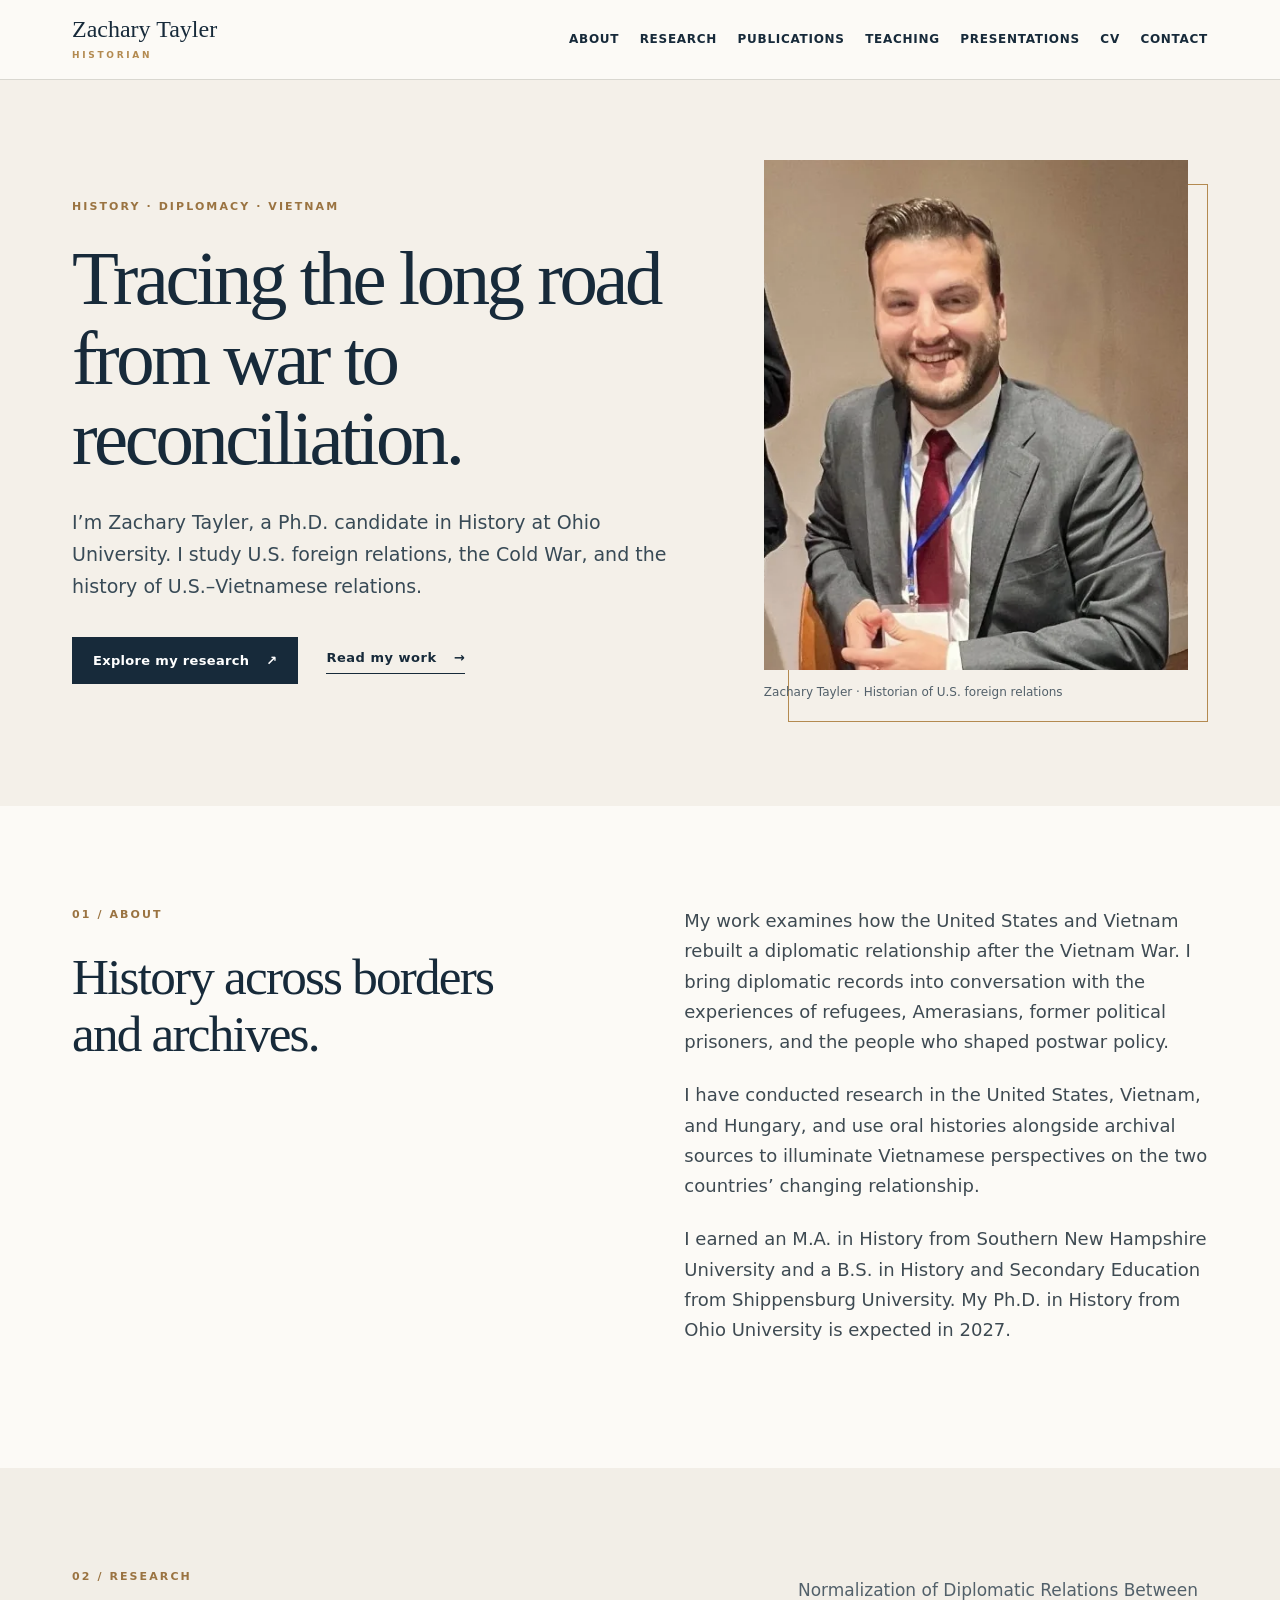
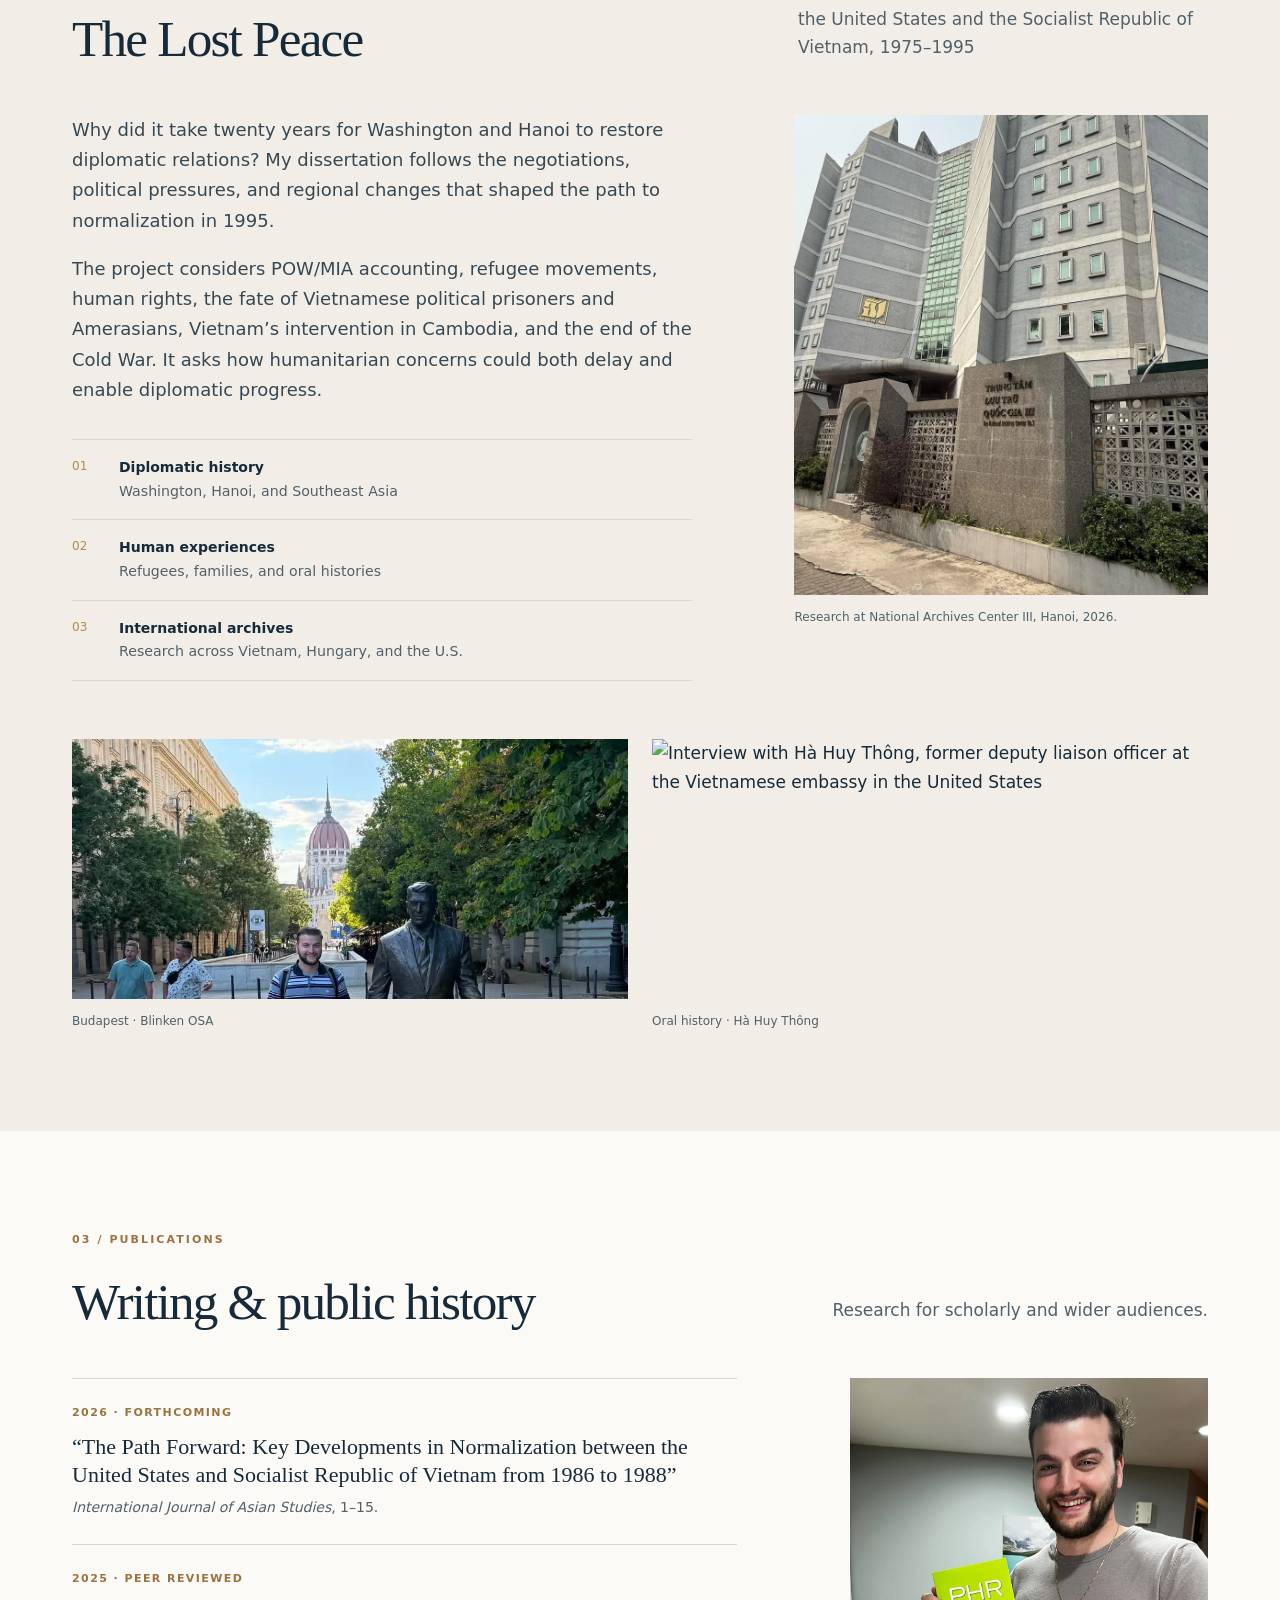
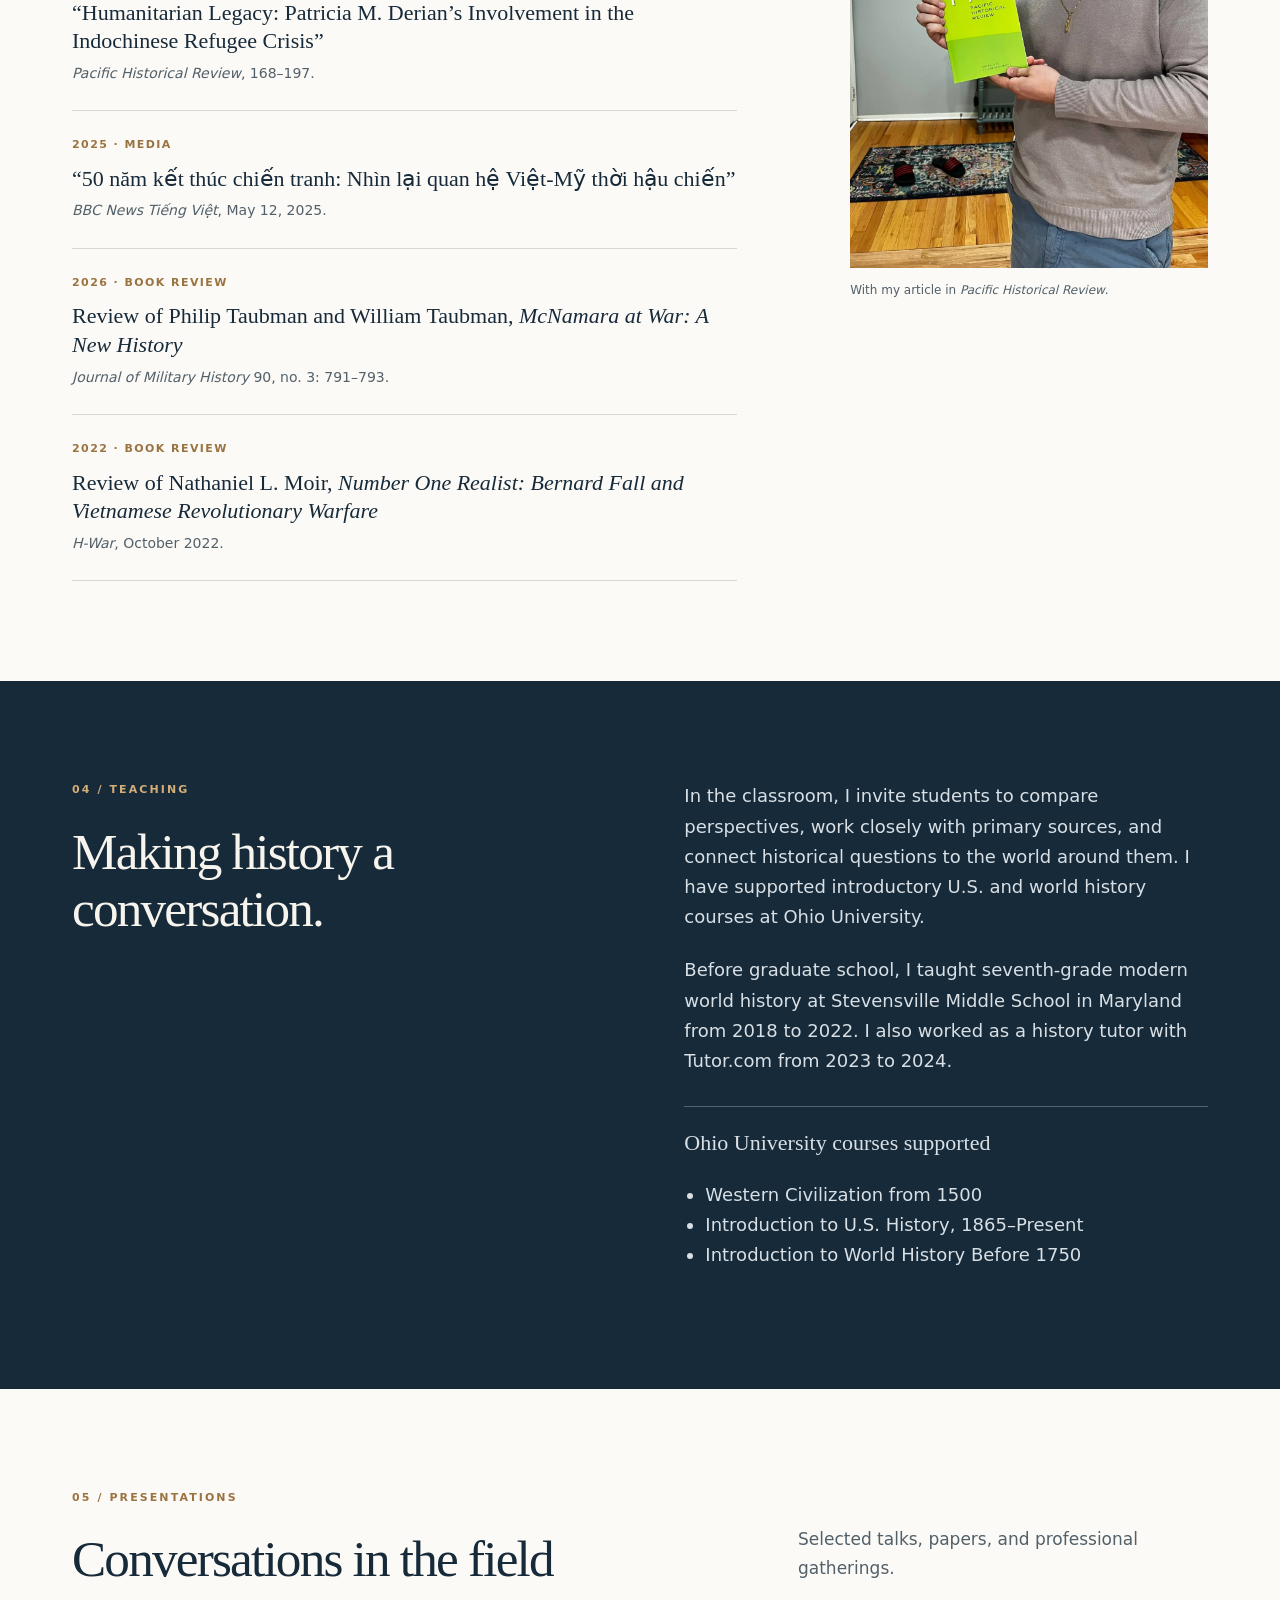
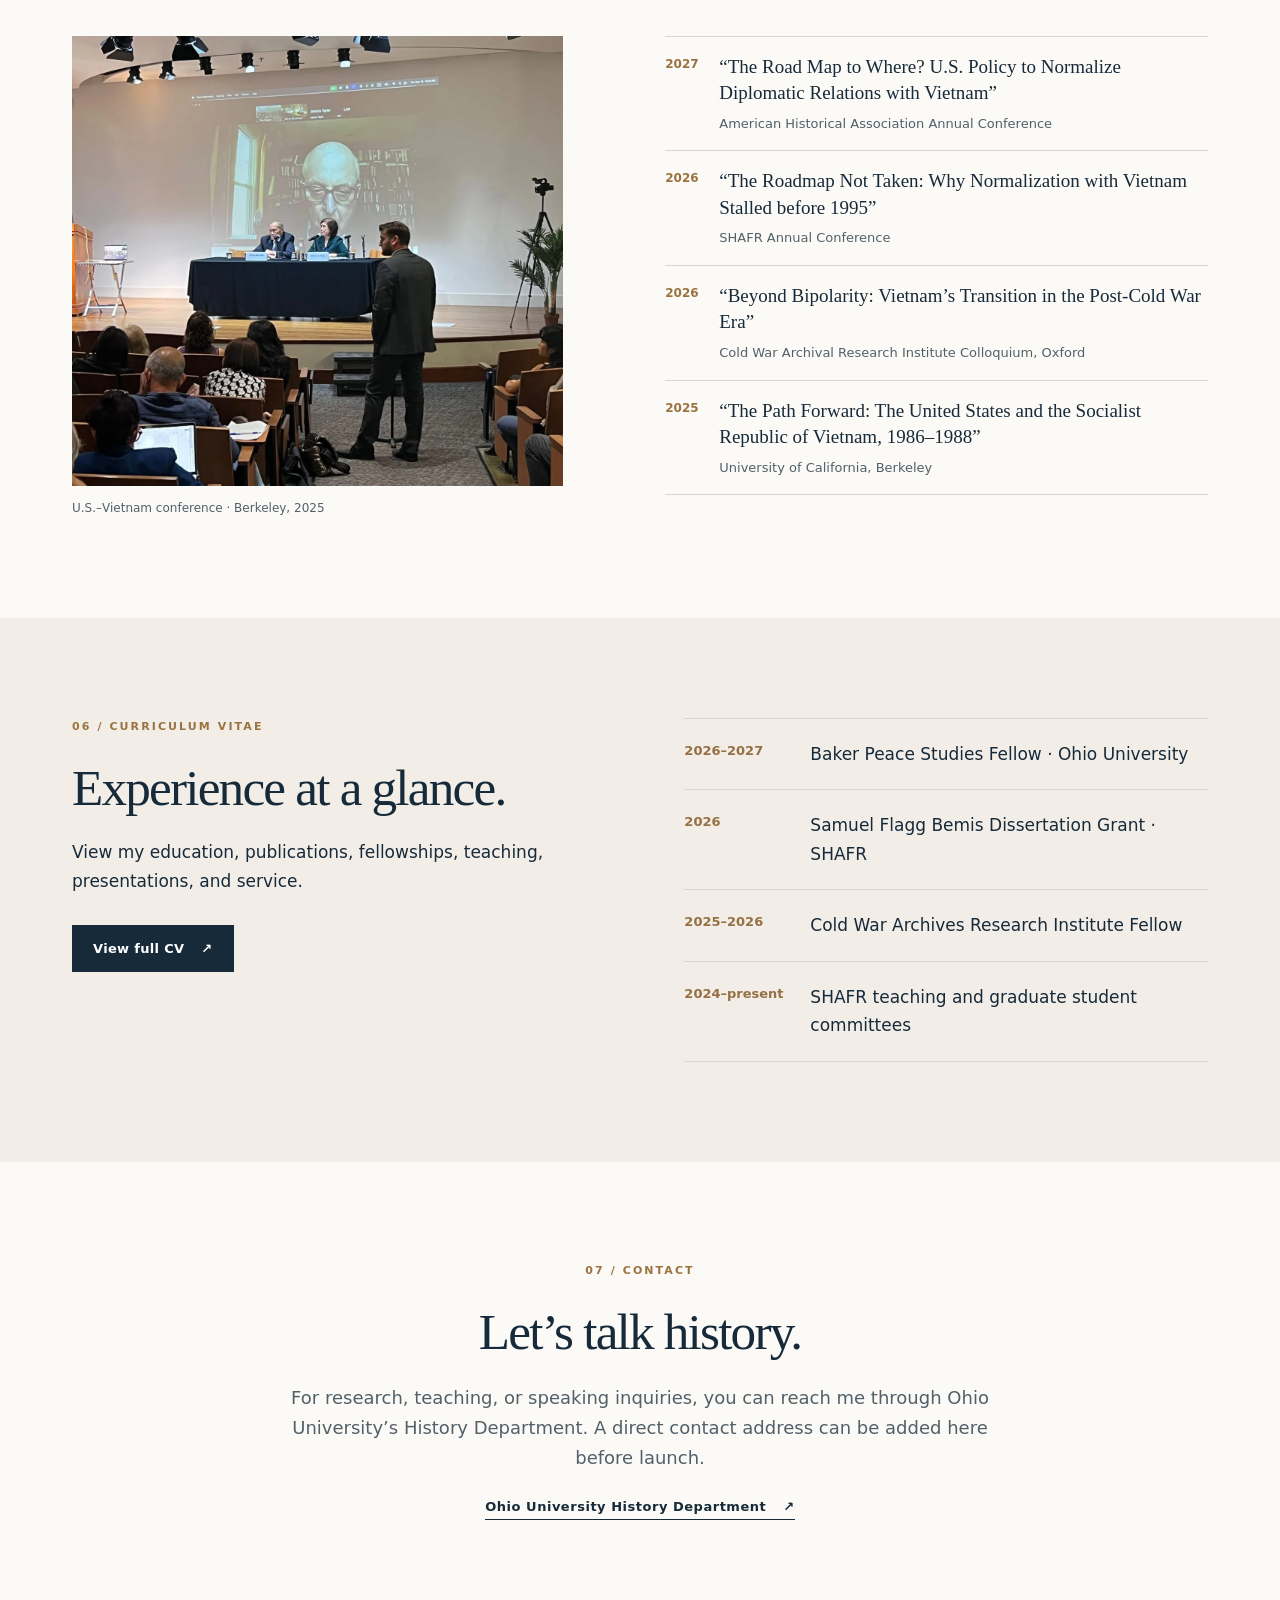
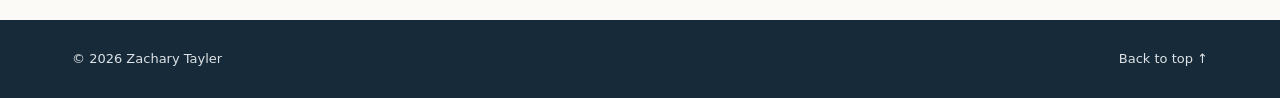
==== index.html @ 0821f663 "Add files via upload" ====
<!doctype html>
<html lang="en">
<head>
  <meta charset="utf-8"><meta name="viewport" content="width=device-width, initial-scale=1">
  <meta name="theme-color" content="#172a3a">
  <meta name="description" content="Zachary Tayler is a Ph.D. candidate in History at Ohio University researching U.S.–Vietnam relations, diplomacy, human rights, and the legacies of war.">
  <title>Zachary Tayler | Historian</title><link rel="stylesheet" href="styles.css">
</head>
<body>
  <a class="skip" href="#main">Skip to content</a>
  <header class="site-header"><div class="wrap header-inner"><a class="wordmark" href="#home">Zachary Tayler<span>HISTORIAN</span></a><button class="menu-toggle" type="button" aria-expanded="false" aria-controls="site-nav">Menu <span aria-hidden="true">☰</span></button><nav id="site-nav" aria-label="Main navigation"><a href="#about">About</a><a href="#research">Research</a><a href="#publications">Publications</a><a href="#teaching">Teaching</a><a href="#presentations">Presentations</a><a href="#cv">CV</a><a href="#contact">Contact</a></nav></div></header>
  <main id="main">
    <section id="home" class="hero"><div class="wrap hero-grid"><div class="hero-copy"><p class="eyebrow">HISTORY · DIPLOMACY · VIETNAM</p><h1>Tracing the long road from war to reconciliation.</h1><p class="hero-lede">I’m Zachary Tayler, a Ph.D. candidate in History at Ohio University. I study U.S. foreign relations, the Cold War, and the history of U.S.–Vietnamese relations.</p><div class="actions"><a class="button" href="#research">Explore my research <span aria-hidden="true">↗</span></a><a class="text-link" href="#publications">Read my work <span aria-hidden="true">→</span></a></div></div><figure class="portrait"><img src="headshot.webp" alt="Portrait of Zachary Tayler" width="490" height="564"><figcaption>Zachary Tayler · Historian of U.S. foreign relations</figcaption></figure></div></section>
    <section id="about" class="section about-section"><div class="wrap split"><div><p class="eyebrow">01 / ABOUT</p><h2>History across borders and archives.</h2></div><div class="body-copy"><p>My work examines how the United States and Vietnam rebuilt a diplomatic relationship after the Vietnam War. I bring diplomatic records into conversation with the experiences of refugees, Amerasians, former political prisoners, and the people who shaped postwar policy.</p><p>I have conducted research in the United States, Vietnam, and Hungary, and use oral histories alongside archival sources to illuminate Vietnamese perspectives on the two countries’ changing relationship.</p><p>I earned an M.A. in History from Southern New Hampshire University and a B.S. in History and Secondary Education from Shippensburg University. My Ph.D. in History from Ohio University is expected in 2027.</p></div></div></section>
    <section id="research" class="section tinted"><div class="wrap"><div class="section-heading"><div><p class="eyebrow">02 / RESEARCH</p><h2>The Lost Peace</h2></div><p class="section-intro">Normalization of Diplomatic Relations Between the United States and the Socialist Republic of Vietnam, 1975–1995</p></div><div class="research-grid"><div class="research-text"><p>Why did it take twenty years for Washington and Hanoi to restore diplomatic relations? My dissertation follows the negotiations, political pressures, and regional changes that shaped the path to normalization in 1995.</p><p>The project considers POW/MIA accounting, refugee movements, human rights, the fate of Vietnamese political prisoners and Amerasians, Vietnam’s intervention in Cambodia, and the end of the Cold War. It asks how humanitarian concerns could both delay and enable diplomatic progress.</p><div class="research-points"><div><span>01</span><strong>Diplomatic history</strong><small>Washington, Hanoi, and Southeast Asia</small></div><div><span>02</span><strong>Human experiences</strong><small>Refugees, families, and oral histories</small></div><div><span>03</span><strong>International archives</strong><small>Research across Vietnam, Hungary, and the U.S.</small></div></div></div><figure class="feature-image"><img src="hanoi-archives.webp" alt="Zachary Tayler conducting research at National Archives Center III in Hanoi" loading="lazy"><figcaption>Research at National Archives Center III, Hanoi, 2026.</figcaption></figure></div><div class="photo-strip"><figure><img src="budapest-archives.webp" alt="Research at the Blinken Open Society Archives in Budapest" loading="lazy"><figcaption>Budapest · Blinken OSA</figcaption></figure><figure><img src="oral-history.webp" alt="Interview with Hà Huy Thông, former deputy liaison officer at the Vietnamese embassy in the United States" loading="lazy"><figcaption>Oral history · Hà Huy Thông</figcaption></figure></div></div></section>
    <section id="publications" class="section"><div class="wrap"><div class="section-heading"><div><p class="eyebrow">03 / PUBLICATIONS</p><h2>Writing &amp; public history</h2></div><p class="section-intro">Research for scholarly and wider audiences.</p></div><div class="publication-layout"><div class="publication-list"><article class="pub"><span class="year">2026 · FORTHCOMING</span><h3>“The Path Forward: Key Developments in Normalization between the United States and Socialist Republic of Vietnam from 1986 to 1988”</h3><p><em>International Journal of Asian Studies</em>, 1–15.</p></article><article class="pub"><span class="year">2025 · PEER REVIEWED</span><h3>“Humanitarian Legacy: Patricia M. Derian’s Involvement in the Indochinese Refugee Crisis”</h3><p><em>Pacific Historical Review</em>, 168–197.</p></article><article class="pub"><span class="year">2025 · MEDIA</span><h3>“50 năm kết thúc chiến tranh: Nhìn lại quan hệ Việt-Mỹ thời hậu chiến”</h3><p><em>BBC News Tiếng Việt</em>, May 12, 2025.</p></article><article class="pub"><span class="year">2026 · BOOK REVIEW</span><h3>Review of Philip Taubman and William Taubman, <em>McNamara at War: A New History</em></h3><p><em>Journal of Military History</em> 90, no. 3: 791–793.</p></article><article class="pub"><span class="year">2022 · BOOK REVIEW</span><h3>Review of Nathaniel L. Moir, <em>Number One Realist: Bernard Fall and Vietnamese Revolutionary Warfare</em></h3><p><em>H-War</em>, October 2022.</p></article></div><figure class="publication-image"><img src="phr-publication.webp" alt="Zachary Tayler with his published article in Pacific Historical Review" loading="lazy"><figcaption>With my article in <em>Pacific Historical Review</em>.</figcaption></figure></div></div></section>
    <section id="teaching" class="section dark"><div class="wrap split"><div><p class="eyebrow">04 / TEACHING</p><h2>Making history a conversation.</h2></div><div class="body-copy"><p>In the classroom, I invite students to compare perspectives, work closely with primary sources, and connect historical questions to the world around them. I have supported introductory U.S. and world history courses at Ohio University.</p><p>Before graduate school, I taught seventh-grade modern world history at Stevensville Middle School in Maryland from 2018 to 2022. I also worked as a history tutor with Tutor.com from 2023 to 2024.</p><div class="course-list"><h3>Ohio University courses supported</h3><ul><li>Western Civilization from 1500</li><li>Introduction to U.S. History, 1865–Present</li><li>Introduction to World History Before 1750</li></ul></div></div></div></section>
    <section id="presentations" class="section"><div class="wrap"><div class="section-heading"><div><p class="eyebrow">05 / PRESENTATIONS</p><h2>Conversations in the field</h2></div><p class="section-intro">Selected talks, papers, and professional gatherings.</p></div><div class="presentation-grid"><figure><img src="berkeley-conference.webp" alt="At a U.S.–Vietnam conference at the University of California, Berkeley in September 2025" loading="lazy"><figcaption>U.S.–Vietnam conference · Berkeley, 2025</figcaption></figure><div class="talk-list"><div><span>2027</span><p>“The Road Map to Where? U.S. Policy to Normalize Diplomatic Relations with Vietnam”<small>American Historical Association Annual Conference</small></p></div><div><span>2026</span><p>“The Roadmap Not Taken: Why Normalization with Vietnam Stalled before 1995”<small>SHAFR Annual Conference</small></p></div><div><span>2026</span><p>“Beyond Bipolarity: Vietnam’s Transition in the Post-Cold War Era”<small>Cold War Archival Research Institute Colloquium, Oxford</small></p></div><div><span>2025</span><p>“The Path Forward: The United States and the Socialist Republic of Vietnam, 1986–1988”<small>University of California, Berkeley</small></p></div></div></div></div></section>
    <section id="cv" class="section cv-section tinted"><div class="wrap split"><div><p class="eyebrow">06 / CURRICULUM VITAE</p><h2>Experience at a glance.</h2><p>View my education, publications, fellowships, teaching, presentations, and service.</p><a class="button" href="cv.html">View full CV <span aria-hidden="true">↗</span></a></div><div class="cv-highlights"><div><b>2026–2027</b><span>Baker Peace Studies Fellow · Ohio University</span></div><div><b>2026</b><span>Samuel Flagg Bemis Dissertation Grant · SHAFR</span></div><div><b>2025–2026</b><span>Cold War Archives Research Institute Fellow</span></div><div><b>2024–present</b><span>SHAFR teaching and graduate student committees</span></div></div></div></section>
    <section id="contact" class="section contact-section"><div class="wrap"><p class="eyebrow">07 / CONTACT</p><h2>Let’s talk history.</h2><p>For research, teaching, or speaking inquiries, you can reach me through Ohio University’s History Department. A direct contact address can be added here before launch.</p><a class="text-link" href="https://www.ohio.edu/cas/history" rel="noopener noreferrer">Ohio University History Department <span aria-hidden="true">↗</span></a></div></section>
  </main><footer><div class="wrap footer-inner"><span>© <span id="year">2026</span> Zachary Tayler</span><a href="#home">Back to top ↑</a></div></footer><script src="script.js"></script>
</body></html>
---- styles.css ----
:root{--ink:#172a3a;--muted:#52606a;--paper:#fcfaf6;--cream:#f2eee7;--line:#d9d7d0;--gold:#b38a50}*{box-sizing:border-box}html{scroll-behavior:smooth;scroll-padding-top:90px}body{margin:0;background:var(--paper);color:var(--ink);font:17px/1.68 system-ui,-apple-system,Segoe UI,sans-serif}h1,h2,h3,p,figure{margin-top:0}h1,h2,h3,.wordmark{font-family:Georgia,'Times New Roman',serif;font-weight:normal}h1{font-size:clamp(3.1rem,6vw,6rem);line-height:1.04;letter-spacing:-.045em;margin-bottom:28px}h2{font-size:clamp(2.3rem,4vw,4.2rem);line-height:1.12;letter-spacing:-.035em;margin-bottom:22px}h3{line-height:1.3}a{color:inherit;text-underline-offset:4px}a:hover{color:#896638}img{display:block;max-width:100%}figure{margin:0}.wrap{max-width:1200px;margin:auto;padding:0 32px}.skip{position:absolute;top:-100px;left:16px;background:#fff;padding:8px;z-index:20}.skip:focus{top:10px}.site-header{background:var(--paper);border-bottom:1px solid var(--line);position:sticky;top:0;z-index:10}.header-inner{min-height:79px;display:flex;align-items:center;justify-content:space-between;gap:24px}.wordmark{text-decoration:none;font-size:24px;white-space:nowrap;line-height:1.05}.wordmark span{display:block;font:600 9px/1.4 system-ui,sans-serif;letter-spacing:.3em;color:var(--gold);margin-top:7px}nav{display:flex;flex-wrap:wrap;gap:clamp(12px,1.6vw,25px);align-items:center}nav a{font-size:12px;font-weight:650;letter-spacing:.06em;text-transform:uppercase;text-decoration:none}nav a:hover{color:#8b6738}.menu-toggle{display:none}.hero{background:#f4f0e9}.hero-grid{display:grid;grid-template-columns:1.15fr .85fr;gap:8%;align-items:center;padding-top:80px;padding-bottom:84px}.eyebrow{font-size:11px;font-weight:750;letter-spacing:.19em;color:#9a7341;margin-bottom:23px}.hero-lede{max-width:600px;font-size:19px;color:#384a56}.actions{display:flex;align-items:center;gap:28px;flex-wrap:wrap;margin-top:34px}.button{display:inline-block;background:var(--ink);color:white;text-decoration:none;padding:13px 21px;font-size:13px;font-weight:650;letter-spacing:.025em}.button:hover{background:#35516a;color:white}.button span,.text-link span{margin-left:12px}.text-link{font-size:13px;font-weight:750;letter-spacing:.04em;text-decoration:none;border-bottom:1px solid currentColor;padding-bottom:5px}.portrait{position:relative;padding:0 20px 20px 0}.portrait:after{content:'';position:absolute;inset:24px 0 0 24px;border:1px solid var(--gold);z-index:0}.portrait img{width:100%;height:510px;object-fit:cover;object-position:center 22%;position:relative;z-index:1;filter:saturate(.85)}figcaption{font-size:12px;color:var(--muted);margin-top:12px}.portrait figcaption{position:relative;z-index:1}.section{padding:100px 0}.split{display:grid;grid-template-columns:1fr 1.1fr;gap:12%}.body-copy{font-size:18px;color:#3e4a52}.body-copy p{margin-bottom:23px}.tinted{background:var(--cream)}.section-heading{display:flex;justify-content:space-between;align-items:end;gap:70px;margin-bottom:48px}.section-heading h2{margin-bottom:0}.section-intro{max-width:410px;margin-bottom:5px;color:var(--muted);font-size:17px}.research-grid{display:grid;grid-template-columns:1.2fr .8fr;gap:9%;align-items:start}.research-text>p{font-size:18px;color:#374854}.feature-image img{height:480px;width:100%;object-fit:cover;object-position:center 42%}.research-points{margin-top:34px;border-top:1px solid var(--line)}.research-points>div{display:grid;grid-template-columns:35px 1fr;gap:0 12px;padding:16px 0;border-bottom:1px solid var(--line)}.research-points span{grid-row:span 2;color:var(--gold);font-size:12px}.research-points strong{font-size:14px}.research-points small{color:var(--muted)}.photo-strip{display:grid;grid-template-columns:1fr 1fr;gap:24px;margin-top:58px}.photo-strip img{width:100%;height:260px;object-fit:cover}.photo-strip figure:first-child img{object-position:center 37%}.publication-layout{display:grid;grid-template-columns:1.3fr .7fr;gap:10%}.pub{border-top:1px solid var(--line);padding:25px 0}.pub:last-child{border-bottom:1px solid var(--line)}.year{display:block;color:#9a7341;font-size:11px;font-weight:750;letter-spacing:.13em;margin-bottom:10px}.pub h3{font-size:22px;margin-bottom:6px}.pub p{color:var(--muted);font-size:14px;margin:0}.publication-image img{height:490px;width:100%;object-fit:cover;object-position:center 25%}.dark{background:var(--ink);color:#f7f4ee}.dark .eyebrow{color:#d4ad77}.dark .body-copy{color:#d8e0e5}.course-list{border-top:1px solid #526472;margin-top:30px;padding-top:22px}.course-list h3{font-size:22px}.course-list ul{padding-left:21px}.presentation-grid{display:grid;grid-template-columns:.95fr 1.05fr;gap:9%}.presentation-grid img{height:450px;width:100%;object-fit:cover}.talk-list>div{display:grid;grid-template-columns:54px 1fr;border-top:1px solid var(--line);padding:17px 0}.talk-list>div:last-child{border-bottom:1px solid var(--line)}.talk-list span{color:#9a7341;font-size:12px;font-weight:700}.talk-list p{line-height:1.4;margin:0;font-family:Georgia,serif;font-size:19px}.talk-list small{display:block;color:var(--muted);font:13px/1.5 system-ui,sans-serif;margin-top:7px}.cv-section .button{margin-top:12px}.cv-highlights{border-top:1px solid var(--line)}.cv-highlights div{display:grid;grid-template-columns:110px 1fr;gap:16px;border-bottom:1px solid var(--line);padding:21px 0}.cv-highlights b{color:#967044;font-size:13px}.contact-section{text-align:center}.contact-section .wrap{max-width:770px}.contact-section p:not(.eyebrow){color:var(--muted);font-size:18px}footer{background:var(--ink);color:#dce2e5;padding:28px 0;font-size:13px}.footer-inner{display:flex;justify-content:space-between}footer a{text-decoration:none}.cv-page{max-width:900px;padding:55px 32px 100px;margin:auto}.cv-page h1{font-size:52px;margin-bottom:8px}.cv-page>p{color:var(--muted)}.cv-page h2{font-size:26px;border-bottom:1px solid var(--line);padding-bottom:8px;margin:43px 0 14px}.cv-page h3{font:700 13px system-ui,sans-serif;text-transform:uppercase;letter-spacing:.12em;color:#9a7341;margin:28px 0 12px}.cv-page ul{padding:0;list-style:none}.cv-page li{margin:0 0 13px;display:grid;grid-template-columns:115px 1fr;gap:15px}.cv-page li b{color:#9a7341;font-size:14px}.cv-page .print-button{border:1px solid var(--ink);background:transparent;color:var(--ink);padding:10px 15px;cursor:pointer}.cv-page .back{display:inline-block;margin-bottom:30px}@media(max-width:900px){.menu-toggle{display:block;border:1px solid var(--line);background:transparent;color:var(--ink);padding:8px 13px;cursor:pointer}nav{display:none;position:absolute;top:78px;left:0;right:0;background:var(--paper);padding:20px 32px;border-bottom:1px solid var(--line);box-shadow:0 10px 16px #172a3a10}nav.open{display:flex;flex-direction:column;align-items:stretch}nav a{padding:6px 0}.hero-grid{gap:5%}.portrait img{height:430px}.split{gap:7%}}@media(max-width:680px){.wrap{padding:0 22px}.hero-grid,.split,.research-grid,.publication-layout,.presentation-grid{grid-template-columns:1fr}.hero-grid{padding-top:58px;padding-bottom:58px}.portrait{max-width:420px;margin:auto}.portrait img{height:auto;max-height:490px}.section{padding:70px 0}.section-heading{display:block;margin-bottom:32px}.section-intro{margin-top:20px}.research-grid,.publication-layout,.presentation-grid{gap:35px}.feature-image img{height:380px}.photo-strip{gap:12px;margin-top:40px}.photo-strip img{height:180px}.publication-image{max-width:360px}.presentation-grid img{height:340px}.cv-highlights{margin-top:30px}.wordmark{font-size:21px}.cv-page li{grid-template-columns:80px 1fr}}@media print{.site-header,.menu-toggle,.actions,.contact-section,footer,.print-button,.back{display:none!important}.section{padding:25px 0}.hero-grid{padding:0}.hero{background:white}body{font-size:12px}.portrait img{height:230px}.dark{background:white;color:var(--ink)}.dark .body-copy{color:var(--ink)}.photo-strip{display:none}.cv-page{padding:0}.cv-page h2{break-after:avoid}.cv-page li{break-inside:avoid}}
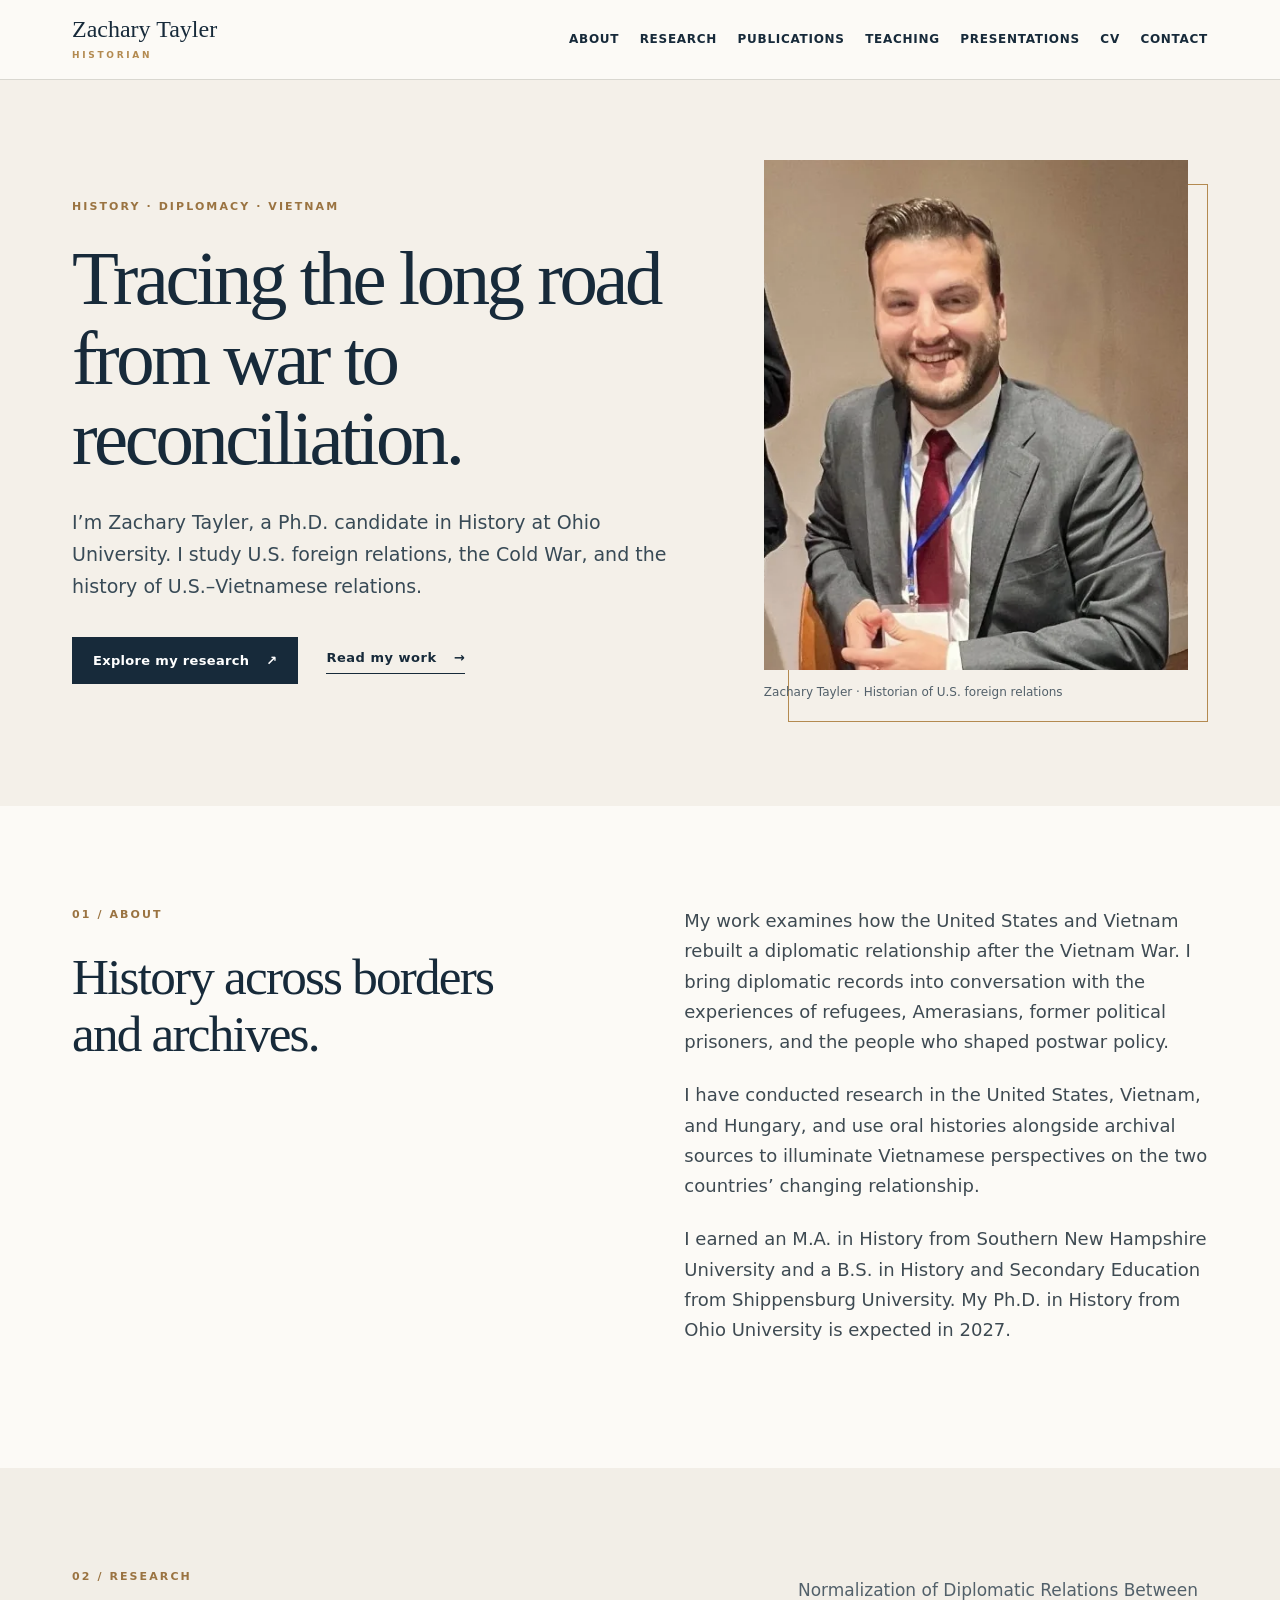
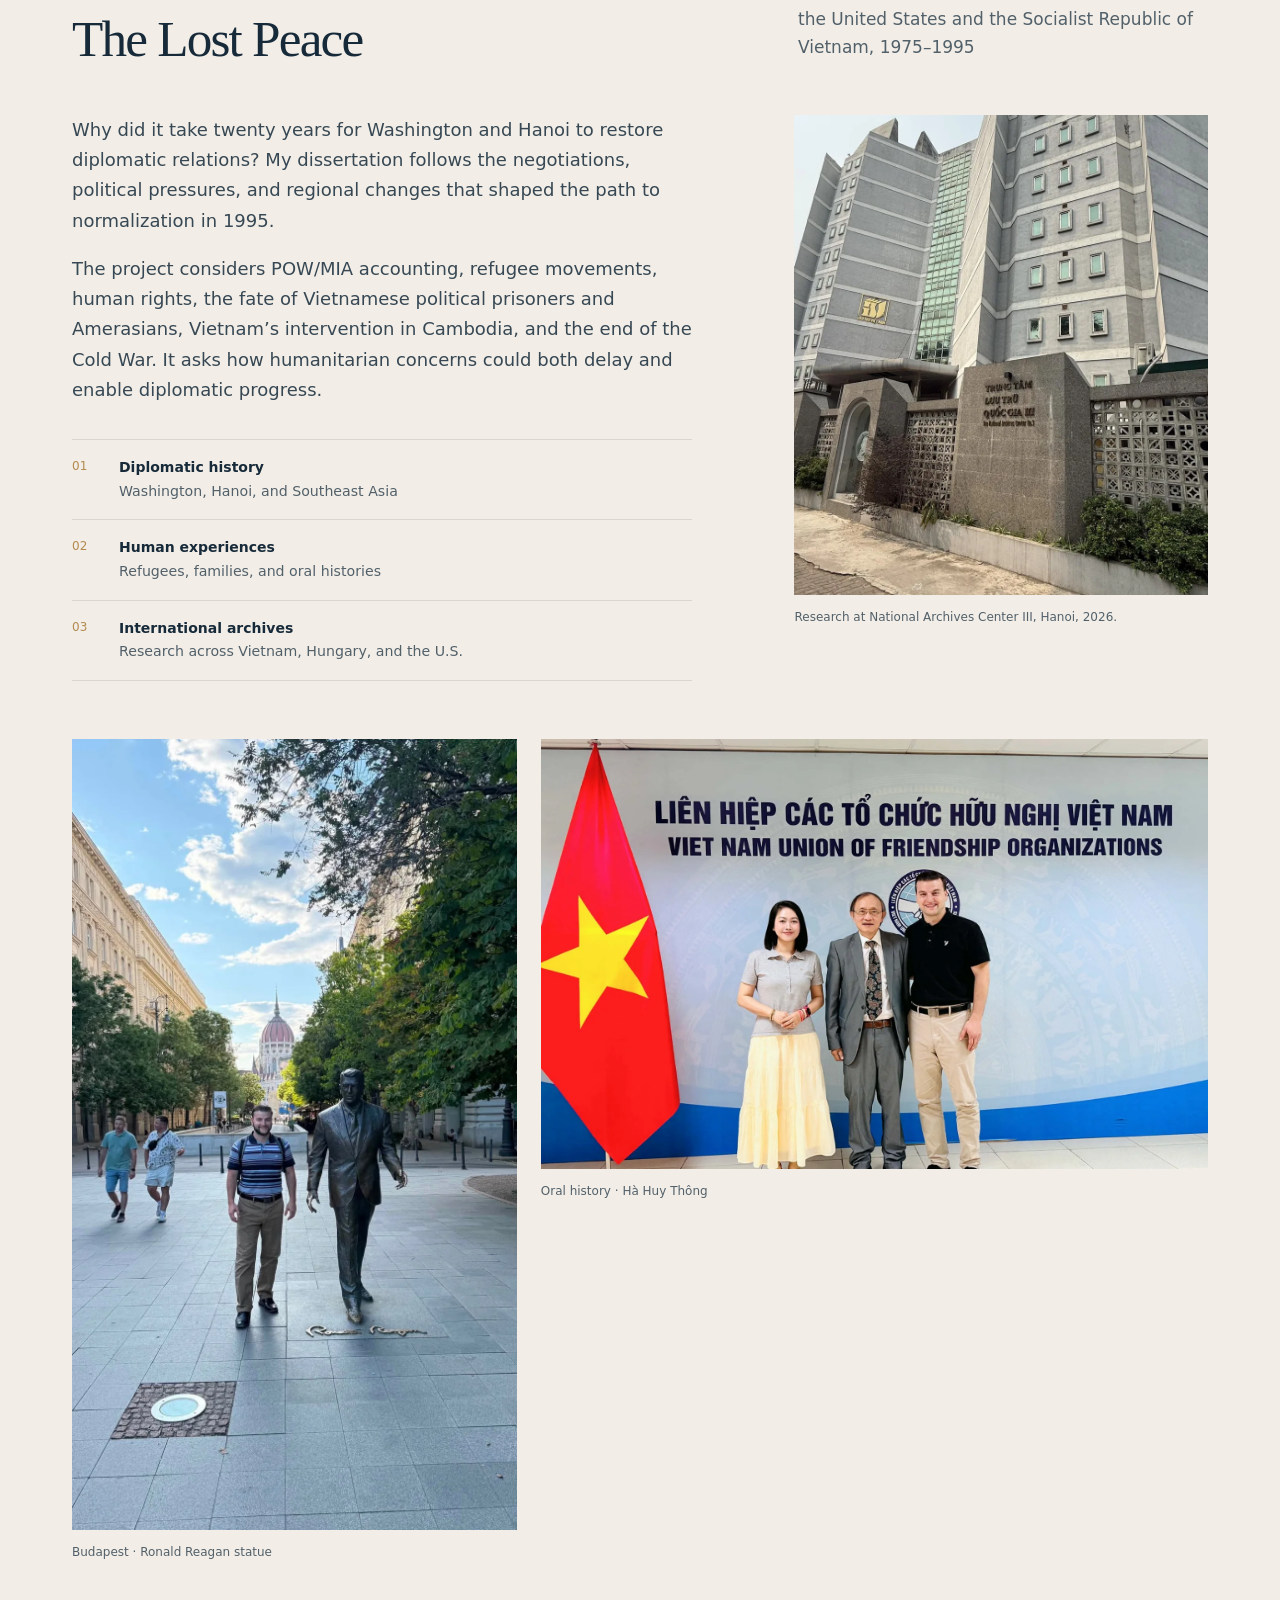
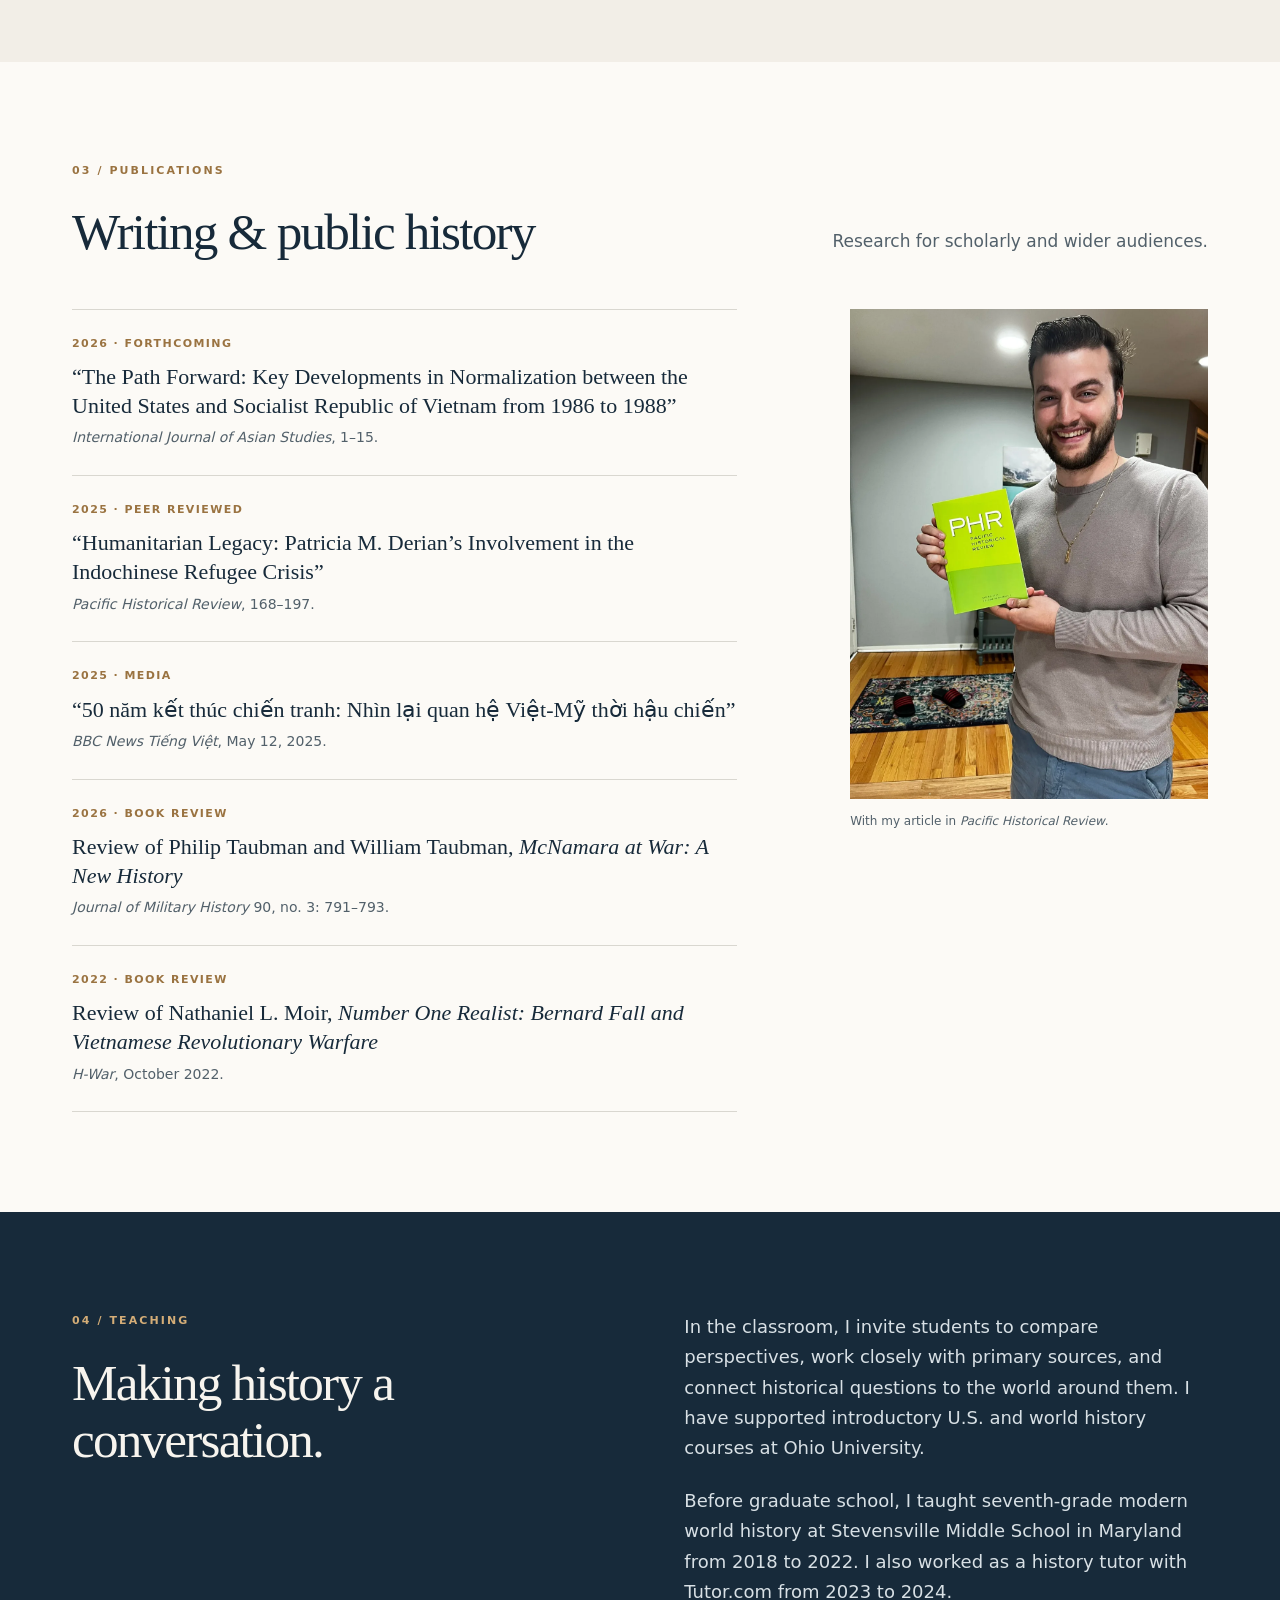
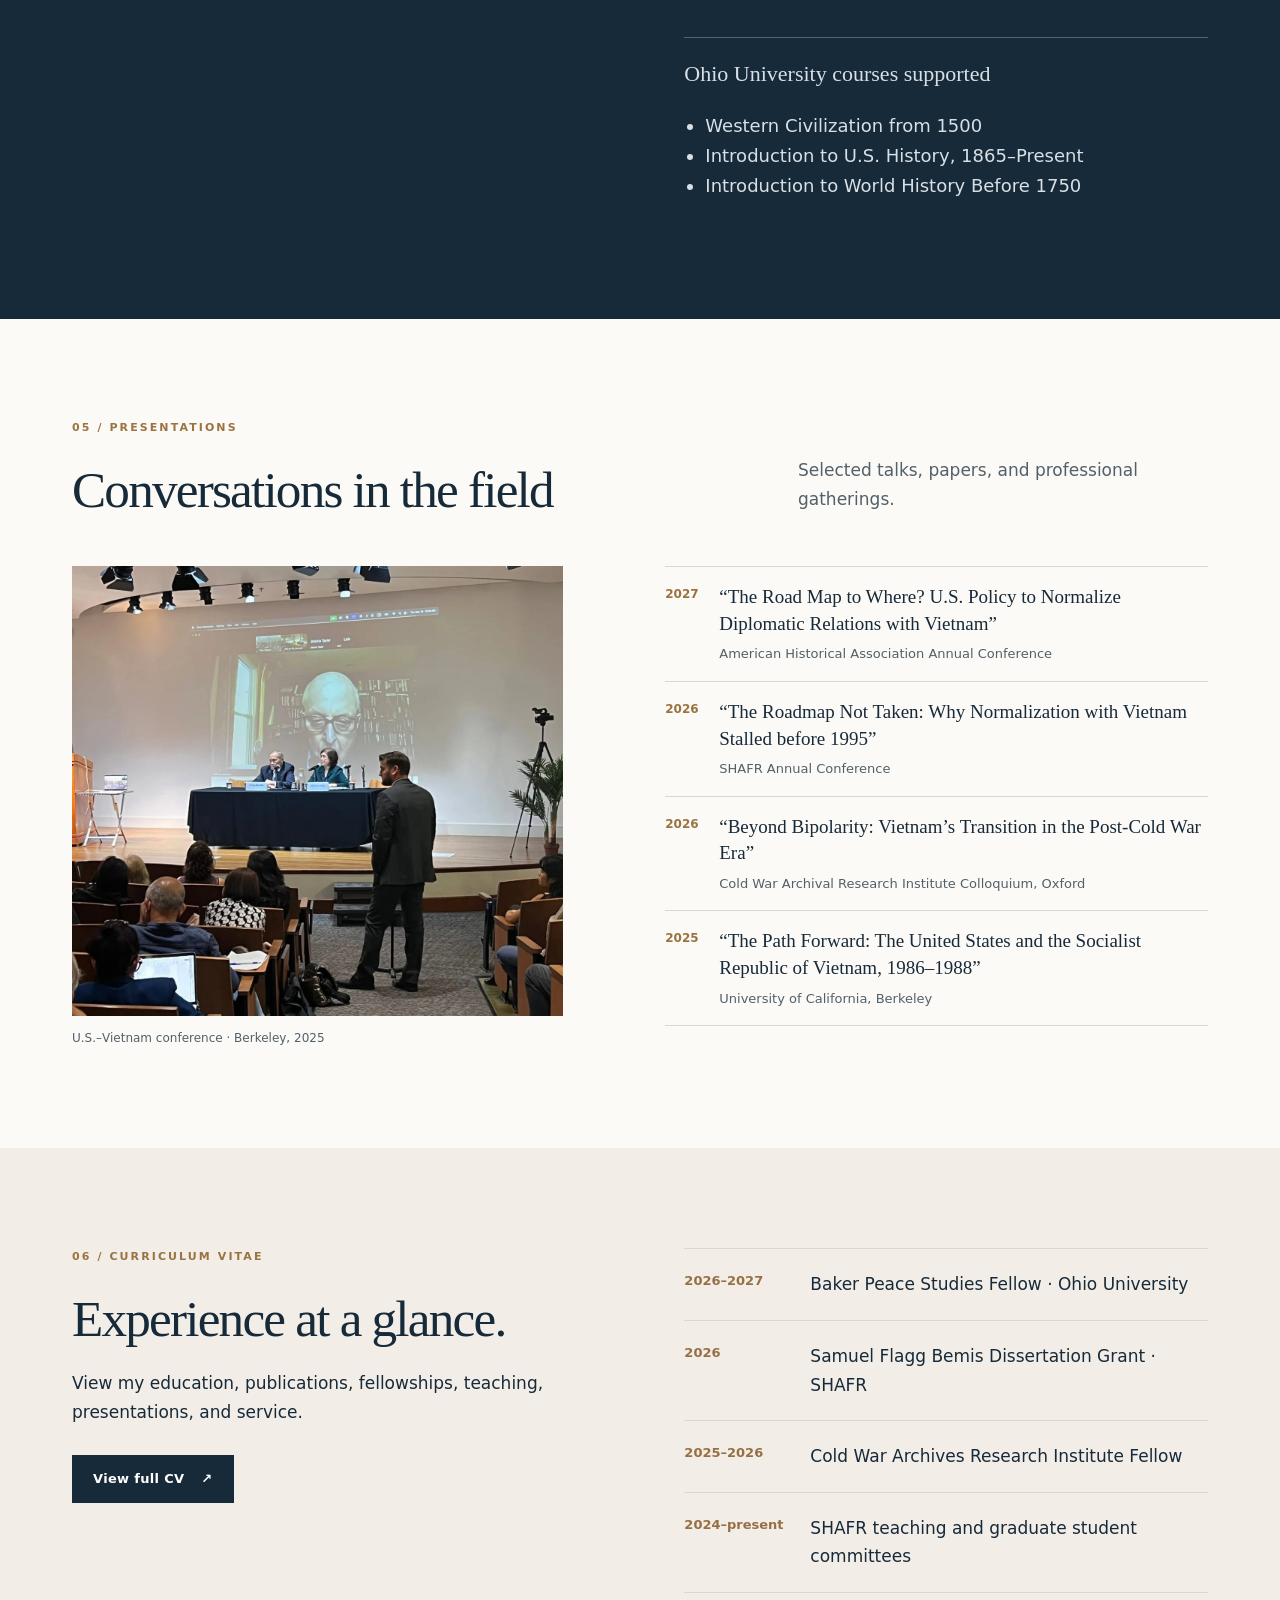
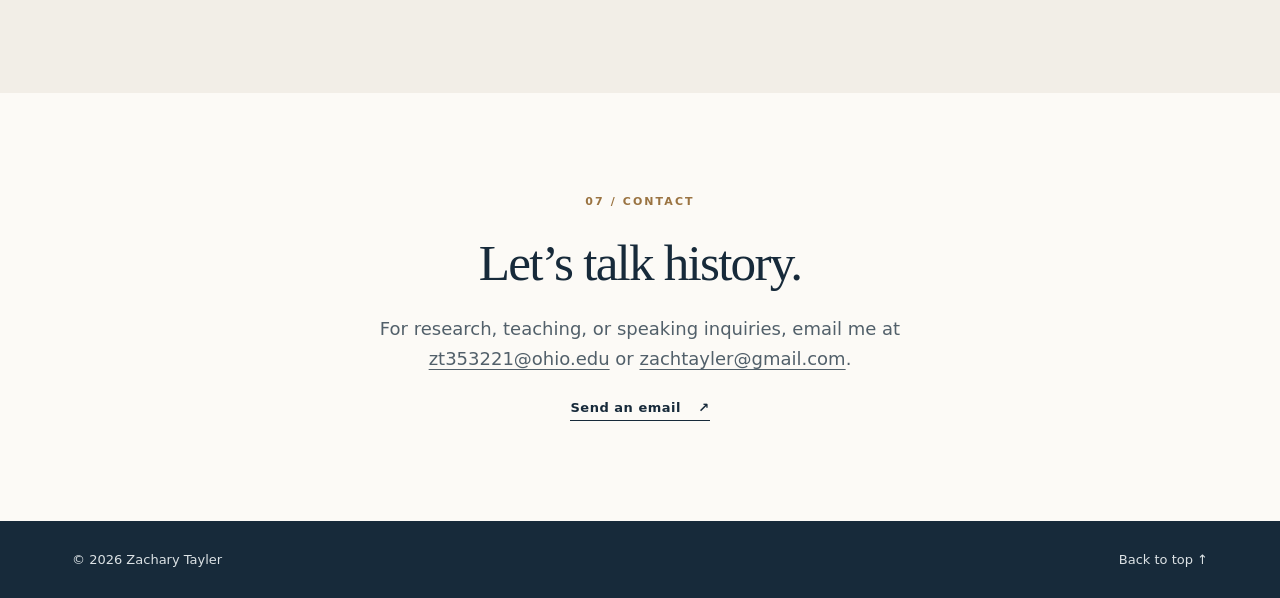
==== commit bfe71a6a: "Add files via upload" ====
--- a/index.html
+++ b/index.html
@@ -12,11 +12,11 @@
   <main id="main">
     <section id="home" class="hero"><div class="wrap hero-grid"><div class="hero-copy"><p class="eyebrow">HISTORY · DIPLOMACY · VIETNAM</p><h1>Tracing the long road from war to reconciliation.</h1><p class="hero-lede">I’m Zachary Tayler, a Ph.D. candidate in History at Ohio University. I study U.S. foreign relations, the Cold War, and the history of U.S.–Vietnamese relations.</p><div class="actions"><a class="button" href="#research">Explore my research <span aria-hidden="true">↗</span></a><a class="text-link" href="#publications">Read my work <span aria-hidden="true">→</span></a></div></div><figure class="portrait"><img src="headshot.webp" alt="Portrait of Zachary Tayler" width="490" height="564"><figcaption>Zachary Tayler · Historian of U.S. foreign relations</figcaption></figure></div></section>
     <section id="about" class="section about-section"><div class="wrap split"><div><p class="eyebrow">01 / ABOUT</p><h2>History across borders and archives.</h2></div><div class="body-copy"><p>My work examines how the United States and Vietnam rebuilt a diplomatic relationship after the Vietnam War. I bring diplomatic records into conversation with the experiences of refugees, Amerasians, former political prisoners, and the people who shaped postwar policy.</p><p>I have conducted research in the United States, Vietnam, and Hungary, and use oral histories alongside archival sources to illuminate Vietnamese perspectives on the two countries’ changing relationship.</p><p>I earned an M.A. in History from Southern New Hampshire University and a B.S. in History and Secondary Education from Shippensburg University. My Ph.D. in History from Ohio University is expected in 2027.</p></div></div></section>
-    <section id="research" class="section tinted"><div class="wrap"><div class="section-heading"><div><p class="eyebrow">02 / RESEARCH</p><h2>The Lost Peace</h2></div><p class="section-intro">Normalization of Diplomatic Relations Between the United States and the Socialist Republic of Vietnam, 1975–1995</p></div><div class="research-grid"><div class="research-text"><p>Why did it take twenty years for Washington and Hanoi to restore diplomatic relations? My dissertation follows the negotiations, political pressures, and regional changes that shaped the path to normalization in 1995.</p><p>The project considers POW/MIA accounting, refugee movements, human rights, the fate of Vietnamese political prisoners and Amerasians, Vietnam’s intervention in Cambodia, and the end of the Cold War. It asks how humanitarian concerns could both delay and enable diplomatic progress.</p><div class="research-points"><div><span>01</span><strong>Diplomatic history</strong><small>Washington, Hanoi, and Southeast Asia</small></div><div><span>02</span><strong>Human experiences</strong><small>Refugees, families, and oral histories</small></div><div><span>03</span><strong>International archives</strong><small>Research across Vietnam, Hungary, and the U.S.</small></div></div></div><figure class="feature-image"><img src="hanoi-archives.webp" alt="Zachary Tayler conducting research at National Archives Center III in Hanoi" loading="lazy"><figcaption>Research at National Archives Center III, Hanoi, 2026.</figcaption></figure></div><div class="photo-strip"><figure><img src="budapest-archives.webp" alt="Research at the Blinken Open Society Archives in Budapest" loading="lazy"><figcaption>Budapest · Blinken OSA</figcaption></figure><figure><img src="oral-history.webp" alt="Interview with Hà Huy Thông, former deputy liaison officer at the Vietnamese embassy in the United States" loading="lazy"><figcaption>Oral history · Hà Huy Thông</figcaption></figure></div></div></section>
-    <section id="publications" class="section"><div class="wrap"><div class="section-heading"><div><p class="eyebrow">03 / PUBLICATIONS</p><h2>Writing &amp; public history</h2></div><p class="section-intro">Research for scholarly and wider audiences.</p></div><div class="publication-layout"><div class="publication-list"><article class="pub"><span class="year">2026 · FORTHCOMING</span><h3>“The Path Forward: Key Developments in Normalization between the United States and Socialist Republic of Vietnam from 1986 to 1988”</h3><p><em>International Journal of Asian Studies</em>, 1–15.</p></article><article class="pub"><span class="year">2025 · PEER REVIEWED</span><h3>“Humanitarian Legacy: Patricia M. Derian’s Involvement in the Indochinese Refugee Crisis”</h3><p><em>Pacific Historical Review</em>, 168–197.</p></article><article class="pub"><span class="year">2025 · MEDIA</span><h3>“50 năm kết thúc chiến tranh: Nhìn lại quan hệ Việt-Mỹ thời hậu chiến”</h3><p><em>BBC News Tiếng Việt</em>, May 12, 2025.</p></article><article class="pub"><span class="year">2026 · BOOK REVIEW</span><h3>Review of Philip Taubman and William Taubman, <em>McNamara at War: A New History</em></h3><p><em>Journal of Military History</em> 90, no. 3: 791–793.</p></article><article class="pub"><span class="year">2022 · BOOK REVIEW</span><h3>Review of Nathaniel L. Moir, <em>Number One Realist: Bernard Fall and Vietnamese Revolutionary Warfare</em></h3><p><em>H-War</em>, October 2022.</p></article></div><figure class="publication-image"><img src="phr-publication.webp" alt="Zachary Tayler with his published article in Pacific Historical Review" loading="lazy"><figcaption>With my article in <em>Pacific Historical Review</em>.</figcaption></figure></div></div></section>
+    <section id="research" class="section tinted"><div class="wrap"><div class="section-heading"><div><p class="eyebrow">02 / RESEARCH</p><h2>The Lost Peace</h2></div><p class="section-intro">Normalization of Diplomatic Relations Between the United States and the Socialist Republic of Vietnam, 1975–1995</p></div><div class="research-grid"><div class="research-text"><p>Why did it take twenty years for Washington and Hanoi to restore diplomatic relations? My dissertation follows the negotiations, political pressures, and regional changes that shaped the path to normalization in 1995.</p><p>The project considers POW/MIA accounting, refugee movements, human rights, the fate of Vietnamese political prisoners and Amerasians, Vietnam’s intervention in Cambodia, and the end of the Cold War. It asks how humanitarian concerns could both delay and enable diplomatic progress.</p><div class="research-points"><div><span>01</span><strong>Diplomatic history</strong><small>Washington, Hanoi, and Southeast Asia</small></div><div><span>02</span><strong>Human experiences</strong><small>Refugees, families, and oral histories</small></div><div><span>03</span><strong>International archives</strong><small>Research across Vietnam, Hungary, and the U.S.</small></div></div></div><figure class="feature-image"><img src="hanoi-archives.webp" alt="Zachary Tayler conducting research at National Archives Center III in Hanoi" loading="lazy"><figcaption>Research at National Archives Center III, Hanoi, 2026.</figcaption></figure></div><div class="photo-strip"><figure><img src="budapest-archives.webp" alt="Zachary Tayler beside a statue of Ronald Reagan in Budapest" loading="lazy"><figcaption>Budapest · Ronald Reagan statue</figcaption></figure><figure><img src="oral-history.webp" alt="Interview with Hà Huy Thông, former deputy liaison officer at the Vietnamese embassy in the United States" loading="lazy"><figcaption>Oral history · Hà Huy Thông</figcaption></figure></div></div></section>
+    <section id="publications" class="section"><div class="wrap"><div class="section-heading"><div><p class="eyebrow">03 / PUBLICATIONS</p><h2>Writing &amp; public history</h2></div><p class="section-intro">Research for scholarly and wider audiences.</p></div><div class="publication-layout"><div class="publication-list"><article class="pub"><span class="year">2026 · FORTHCOMING</span><h3>“The Path Forward: Key Developments in Normalization between the United States and Socialist Republic of Vietnam from 1986 to 1988”</h3><p><em>International Journal of Asian Studies</em>, 1–15.</p></article><article class="pub"><span class="year">2025 · PEER REVIEWED</span><h3>“Humanitarian Legacy: Patricia M. Derian’s Involvement in the Indochinese Refugee Crisis”</h3><p><em>Pacific Historical Review</em>, 168–197.</p></article><article class="pub"><span class="year">2025 · MEDIA</span><h3>“50 năm kết thúc chiến tranh: Nhìn lại quan hệ Việt-Mỹ thời hậu chiến”</h3><p><em>BBC News Tiếng Việt</em>, May 12, 2025.</p></article><article class="pub"><span class="year">2026 · BOOK REVIEW</span><h3>Review of Philip Taubman and William Taubman, <em>McNamara at War: A New History</em></h3><p><em>Journal of Military History</em> 90, no. 3: 791–793.</p></article><article class="pub"><span class="year">2022 · BOOK REVIEW</span><h3>Review of Nathaniel L. Moir, <em>Number One Realist: Bernard Fall and Vietnamese Revolutionary Warfare</em></h3><p><em>H-War</em>, October 2022.</p></article></div><figure class="publication-image"><img src="phr-publication.webp" alt="Zachary Tayler with his published article in Pacific Historical Review" loading="lazy"><figcaption>With my article in <em>Pacific Historical Review</em>.</figcaption></figure></div></div></section>
     <section id="teaching" class="section dark"><div class="wrap split"><div><p class="eyebrow">04 / TEACHING</p><h2>Making history a conversation.</h2></div><div class="body-copy"><p>In the classroom, I invite students to compare perspectives, work closely with primary sources, and connect historical questions to the world around them. I have supported introductory U.S. and world history courses at Ohio University.</p><p>Before graduate school, I taught seventh-grade modern world history at Stevensville Middle School in Maryland from 2018 to 2022. I also worked as a history tutor with Tutor.com from 2023 to 2024.</p><div class="course-list"><h3>Ohio University courses supported</h3><ul><li>Western Civilization from 1500</li><li>Introduction to U.S. History, 1865–Present</li><li>Introduction to World History Before 1750</li></ul></div></div></div></section>
     <section id="presentations" class="section"><div class="wrap"><div class="section-heading"><div><p class="eyebrow">05 / PRESENTATIONS</p><h2>Conversations in the field</h2></div><p class="section-intro">Selected talks, papers, and professional gatherings.</p></div><div class="presentation-grid"><figure><img src="berkeley-conference.webp" alt="At a U.S.–Vietnam conference at the University of California, Berkeley in September 2025" loading="lazy"><figcaption>U.S.–Vietnam conference · Berkeley, 2025</figcaption></figure><div class="talk-list"><div><span>2027</span><p>“The Road Map to Where? U.S. Policy to Normalize Diplomatic Relations with Vietnam”<small>American Historical Association Annual Conference</small></p></div><div><span>2026</span><p>“The Roadmap Not Taken: Why Normalization with Vietnam Stalled before 1995”<small>SHAFR Annual Conference</small></p></div><div><span>2026</span><p>“Beyond Bipolarity: Vietnam’s Transition in the Post-Cold War Era”<small>Cold War Archival Research Institute Colloquium, Oxford</small></p></div><div><span>2025</span><p>“The Path Forward: The United States and the Socialist Republic of Vietnam, 1986–1988”<small>University of California, Berkeley</small></p></div></div></div></div></section>
     <section id="cv" class="section cv-section tinted"><div class="wrap split"><div><p class="eyebrow">06 / CURRICULUM VITAE</p><h2>Experience at a glance.</h2><p>View my education, publications, fellowships, teaching, presentations, and service.</p><a class="button" href="cv.html">View full CV <span aria-hidden="true">↗</span></a></div><div class="cv-highlights"><div><b>2026–2027</b><span>Baker Peace Studies Fellow · Ohio University</span></div><div><b>2026</b><span>Samuel Flagg Bemis Dissertation Grant · SHAFR</span></div><div><b>2025–2026</b><span>Cold War Archives Research Institute Fellow</span></div><div><b>2024–present</b><span>SHAFR teaching and graduate student committees</span></div></div></div></section>
-    <section id="contact" class="section contact-section"><div class="wrap"><p class="eyebrow">07 / CONTACT</p><h2>Let’s talk history.</h2><p>For research, teaching, or speaking inquiries, you can reach me through Ohio University’s History Department. A direct contact address can be added here before launch.</p><a class="text-link" href="https://www.ohio.edu/cas/history" rel="noopener noreferrer">Ohio University History Department <span aria-hidden="true">↗</span></a></div></section>
+    <section id="contact" class="section contact-section"><div class="wrap"><p class="eyebrow">07 / CONTACT</p><h2>Let’s talk history.</h2><p>For research, teaching, or speaking inquiries, email me at <a href="mailto:zt353221@ohio.edu">zt353221@ohio.edu</a> or <a href="mailto:zachtayler@gmail.com">zachtayler@gmail.com</a>.</p><a class="text-link" href="mailto:zt353221@ohio.edu">Send an email <span aria-hidden="true">↗</span></a></div></section>
   </main><footer><div class="wrap footer-inner"><span>© <span id="year">2026</span> Zachary Tayler</span><a href="#home">Back to top ↑</a></div></footer><script src="script.js"></script>
 </body></html>
--- a/styles.css
+++ b/styles.css
@@ -1 +1,4 @@
 :root{--ink:#172a3a;--muted:#52606a;--paper:#fcfaf6;--cream:#f2eee7;--line:#d9d7d0;--gold:#b38a50}*{box-sizing:border-box}html{scroll-behavior:smooth;scroll-padding-top:90px}body{margin:0;background:var(--paper);color:var(--ink);font:17px/1.68 system-ui,-apple-system,Segoe UI,sans-serif}h1,h2,h3,p,figure{margin-top:0}h1,h2,h3,.wordmark{font-family:Georgia,'Times New Roman',serif;font-weight:normal}h1{font-size:clamp(3.1rem,6vw,6rem);line-height:1.04;letter-spacing:-.045em;margin-bottom:28px}h2{font-size:clamp(2.3rem,4vw,4.2rem);line-height:1.12;letter-spacing:-.035em;margin-bottom:22px}h3{line-height:1.3}a{color:inherit;text-underline-offset:4px}a:hover{color:#896638}img{display:block;max-width:100%}figure{margin:0}.wrap{max-width:1200px;margin:auto;padding:0 32px}.skip{position:absolute;top:-100px;left:16px;background:#fff;padding:8px;z-index:20}.skip:focus{top:10px}.site-header{background:var(--paper);border-bottom:1px solid var(--line);position:sticky;top:0;z-index:10}.header-inner{min-height:79px;display:flex;align-items:center;justify-content:space-between;gap:24px}.wordmark{text-decoration:none;font-size:24px;white-space:nowrap;line-height:1.05}.wordmark span{display:block;font:600 9px/1.4 system-ui,sans-serif;letter-spacing:.3em;color:var(--gold);margin-top:7px}nav{display:flex;flex-wrap:wrap;gap:clamp(12px,1.6vw,25px);align-items:center}nav a{font-size:12px;font-weight:650;letter-spacing:.06em;text-transform:uppercase;text-decoration:none}nav a:hover{color:#8b6738}.menu-toggle{display:none}.hero{background:#f4f0e9}.hero-grid{display:grid;grid-template-columns:1.15fr .85fr;gap:8%;align-items:center;padding-top:80px;padding-bottom:84px}.eyebrow{font-size:11px;font-weight:750;letter-spacing:.19em;color:#9a7341;margin-bottom:23px}.hero-lede{max-width:600px;font-size:19px;color:#384a56}.actions{display:flex;align-items:center;gap:28px;flex-wrap:wrap;margin-top:34px}.button{display:inline-block;background:var(--ink);color:white;text-decoration:none;padding:13px 21px;font-size:13px;font-weight:650;letter-spacing:.025em}.button:hover{background:#35516a;color:white}.button span,.text-link span{margin-left:12px}.text-link{font-size:13px;font-weight:750;letter-spacing:.04em;text-decoration:none;border-bottom:1px solid currentColor;padding-bottom:5px}.portrait{position:relative;padding:0 20px 20px 0}.portrait:after{content:'';position:absolute;inset:24px 0 0 24px;border:1px solid var(--gold);z-index:0}.portrait img{width:100%;height:510px;object-fit:cover;object-position:center 22%;position:relative;z-index:1;filter:saturate(.85)}figcaption{font-size:12px;color:var(--muted);margin-top:12px}.portrait figcaption{position:relative;z-index:1}.section{padding:100px 0}.split{display:grid;grid-template-columns:1fr 1.1fr;gap:12%}.body-copy{font-size:18px;color:#3e4a52}.body-copy p{margin-bottom:23px}.tinted{background:var(--cream)}.section-heading{display:flex;justify-content:space-between;align-items:end;gap:70px;margin-bottom:48px}.section-heading h2{margin-bottom:0}.section-intro{max-width:410px;margin-bottom:5px;color:var(--muted);font-size:17px}.research-grid{display:grid;grid-template-columns:1.2fr .8fr;gap:9%;align-items:start}.research-text>p{font-size:18px;color:#374854}.feature-image img{height:480px;width:100%;object-fit:cover;object-position:center 42%}.research-points{margin-top:34px;border-top:1px solid var(--line)}.research-points>div{display:grid;grid-template-columns:35px 1fr;gap:0 12px;padding:16px 0;border-bottom:1px solid var(--line)}.research-points span{grid-row:span 2;color:var(--gold);font-size:12px}.research-points strong{font-size:14px}.research-points small{color:var(--muted)}.photo-strip{display:grid;grid-template-columns:1fr 1fr;gap:24px;margin-top:58px}.photo-strip img{width:100%;height:260px;object-fit:cover}.photo-strip figure:first-child img{object-position:center 37%}.publication-layout{display:grid;grid-template-columns:1.3fr .7fr;gap:10%}.pub{border-top:1px solid var(--line);padding:25px 0}.pub:last-child{border-bottom:1px solid var(--line)}.year{display:block;color:#9a7341;font-size:11px;font-weight:750;letter-spacing:.13em;margin-bottom:10px}.pub h3{font-size:22px;margin-bottom:6px}.pub p{color:var(--muted);font-size:14px;margin:0}.publication-image img{height:490px;width:100%;object-fit:cover;object-position:center 25%}.dark{background:var(--ink);color:#f7f4ee}.dark .eyebrow{color:#d4ad77}.dark .body-copy{color:#d8e0e5}.course-list{border-top:1px solid #526472;margin-top:30px;padding-top:22px}.course-list h3{font-size:22px}.course-list ul{padding-left:21px}.presentation-grid{display:grid;grid-template-columns:.95fr 1.05fr;gap:9%}.presentation-grid img{height:450px;width:100%;object-fit:cover}.talk-list>div{display:grid;grid-template-columns:54px 1fr;border-top:1px solid var(--line);padding:17px 0}.talk-list>div:last-child{border-bottom:1px solid var(--line)}.talk-list span{color:#9a7341;font-size:12px;font-weight:700}.talk-list p{line-height:1.4;margin:0;font-family:Georgia,serif;font-size:19px}.talk-list small{display:block;color:var(--muted);font:13px/1.5 system-ui,sans-serif;margin-top:7px}.cv-section .button{margin-top:12px}.cv-highlights{border-top:1px solid var(--line)}.cv-highlights div{display:grid;grid-template-columns:110px 1fr;gap:16px;border-bottom:1px solid var(--line);padding:21px 0}.cv-highlights b{color:#967044;font-size:13px}.contact-section{text-align:center}.contact-section .wrap{max-width:770px}.contact-section p:not(.eyebrow){color:var(--muted);font-size:18px}footer{background:var(--ink);color:#dce2e5;padding:28px 0;font-size:13px}.footer-inner{display:flex;justify-content:space-between}footer a{text-decoration:none}.cv-page{max-width:900px;padding:55px 32px 100px;margin:auto}.cv-page h1{font-size:52px;margin-bottom:8px}.cv-page>p{color:var(--muted)}.cv-page h2{font-size:26px;border-bottom:1px solid var(--line);padding-bottom:8px;margin:43px 0 14px}.cv-page h3{font:700 13px system-ui,sans-serif;text-transform:uppercase;letter-spacing:.12em;color:#9a7341;margin:28px 0 12px}.cv-page ul{padding:0;list-style:none}.cv-page li{margin:0 0 13px;display:grid;grid-template-columns:115px 1fr;gap:15px}.cv-page li b{color:#9a7341;font-size:14px}.cv-page .print-button{border:1px solid var(--ink);background:transparent;color:var(--ink);padding:10px 15px;cursor:pointer}.cv-page .back{display:inline-block;margin-bottom:30px}@media(max-width:900px){.menu-toggle{display:block;border:1px solid var(--line);background:transparent;color:var(--ink);padding:8px 13px;cursor:pointer}nav{display:none;position:absolute;top:78px;left:0;right:0;background:var(--paper);padding:20px 32px;border-bottom:1px solid var(--line);box-shadow:0 10px 16px #172a3a10}nav.open{display:flex;flex-direction:column;align-items:stretch}nav a{padding:6px 0}.hero-grid{gap:5%}.portrait img{height:430px}.split{gap:7%}}@media(max-width:680px){.wrap{padding:0 22px}.hero-grid,.split,.research-grid,.publication-layout,.presentation-grid{grid-template-columns:1fr}.hero-grid{padding-top:58px;padding-bottom:58px}.portrait{max-width:420px;margin:auto}.portrait img{height:auto;max-height:490px}.section{padding:70px 0}.section-heading{display:block;margin-bottom:32px}.section-intro{margin-top:20px}.research-grid,.publication-layout,.presentation-grid{gap:35px}.feature-image img{height:380px}.photo-strip{gap:12px;margin-top:40px}.photo-strip img{height:180px}.publication-image{max-width:360px}.presentation-grid img{height:340px}.cv-highlights{margin-top:30px}.wordmark{font-size:21px}.cv-page li{grid-template-columns:80px 1fr}}@media print{.site-header,.menu-toggle,.actions,.contact-section,footer,.print-button,.back{display:none!important}.section{padding:25px 0}.hero-grid{padding:0}.hero{background:white}body{font-size:12px}.portrait img{height:230px}.dark{background:white;color:var(--ink)}.dark .body-copy{color:var(--ink)}.photo-strip{display:none}.cv-page{padding:0}.cv-page h2{break-after:avoid}.cv-page li{break-inside:avoid}}
+
+/* Display the Budapest portrait at its full vertical aspect ratio. */
+.photo-strip{grid-template-columns:.8fr 1.2fr;align-items:start}.photo-strip figure:first-child img{height:auto;aspect-ratio:1152/2048;object-fit:contain;background:#e6e1d7}.photo-strip figure:nth-child(2) img{height:430px;object-fit:cover}@media(max-width:680px){.photo-strip{grid-template-columns:1fr 1fr}.photo-strip figure:first-child img{height:auto;aspect-ratio:1152/2048}.photo-strip figure:nth-child(2) img{height:260px}}
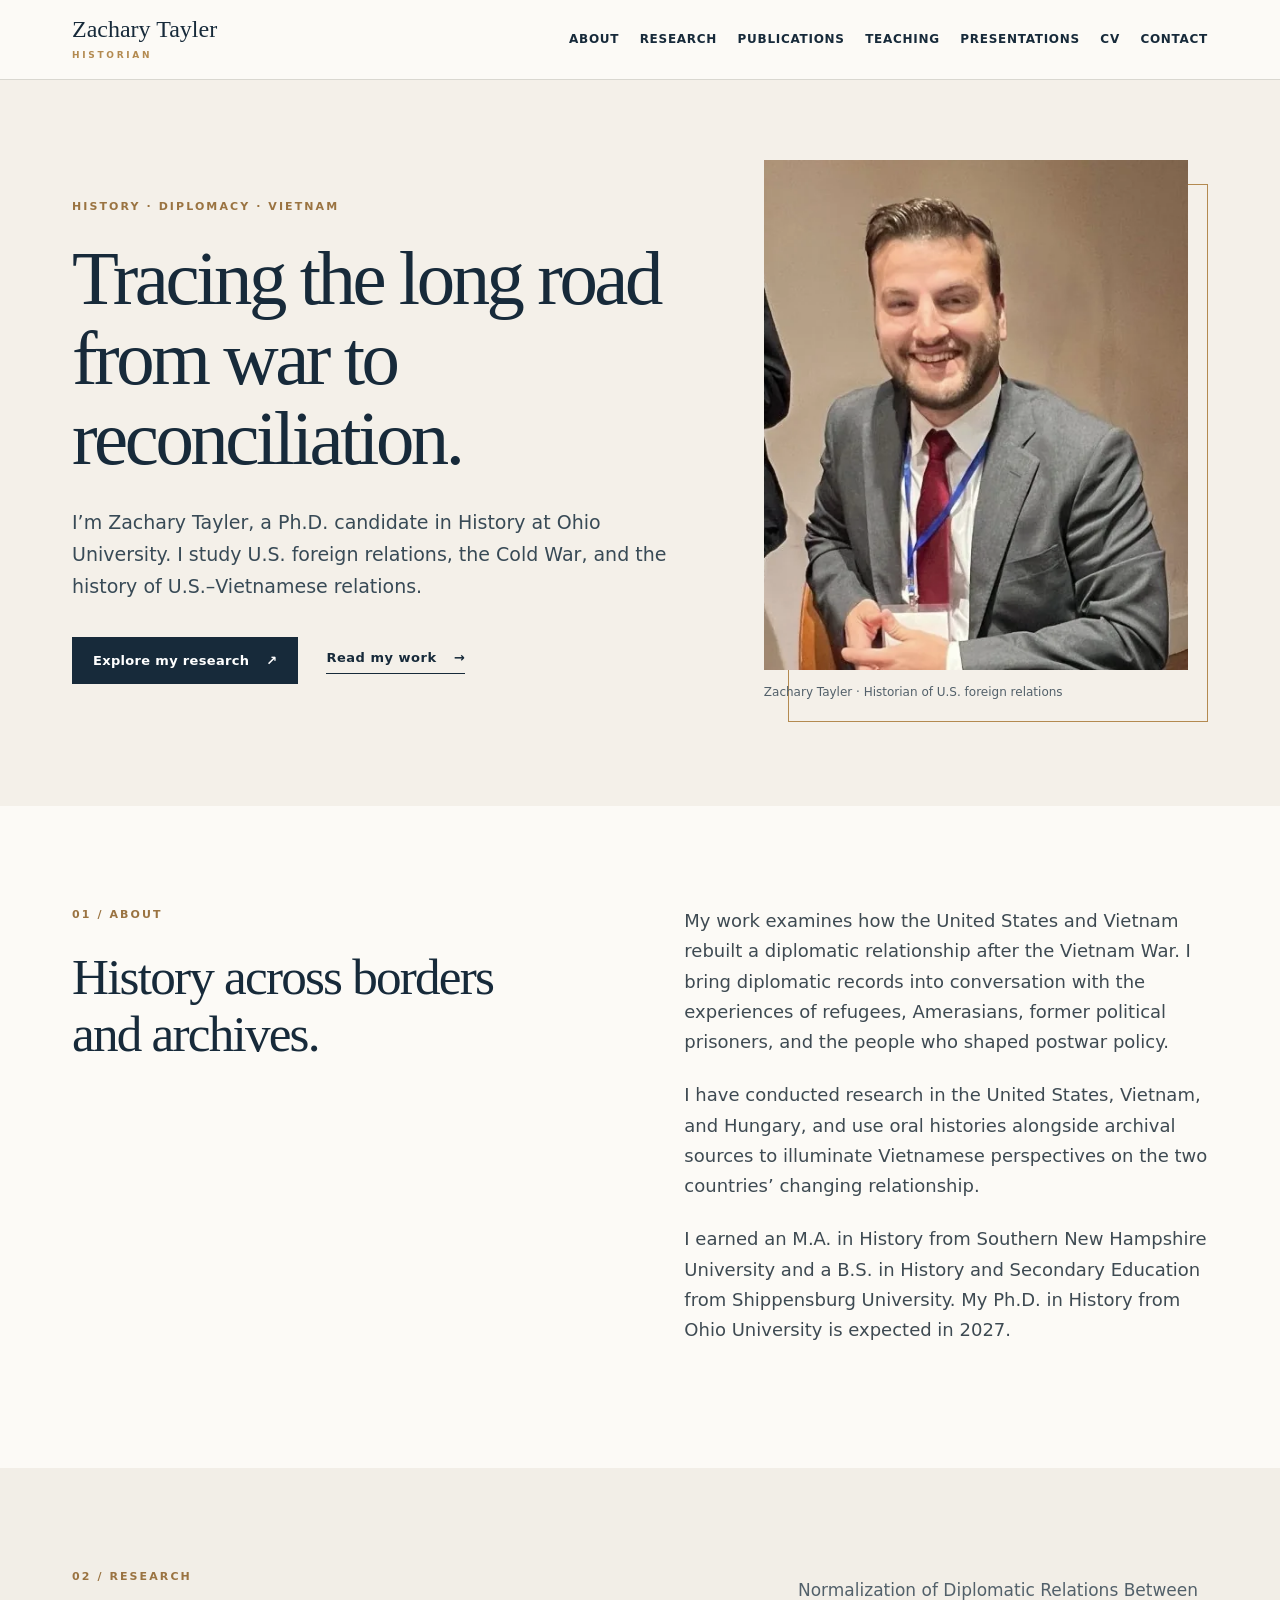
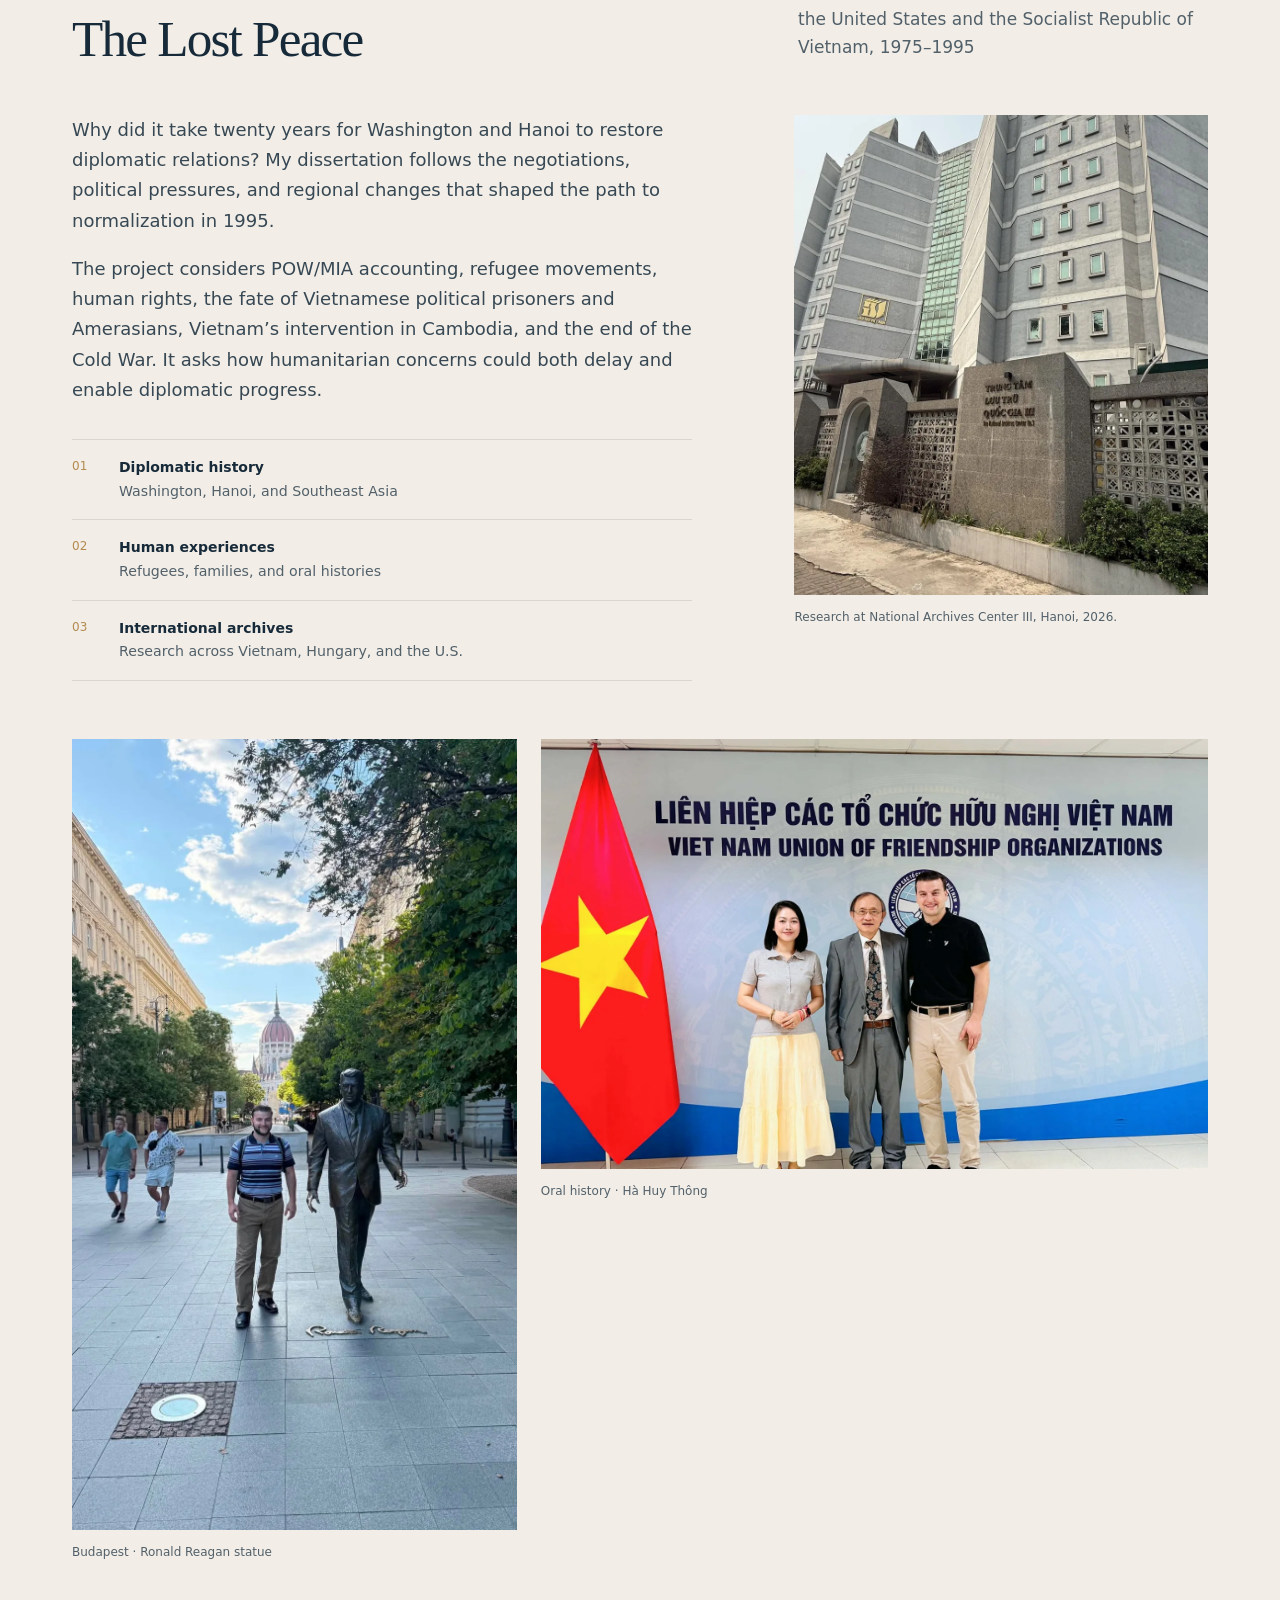
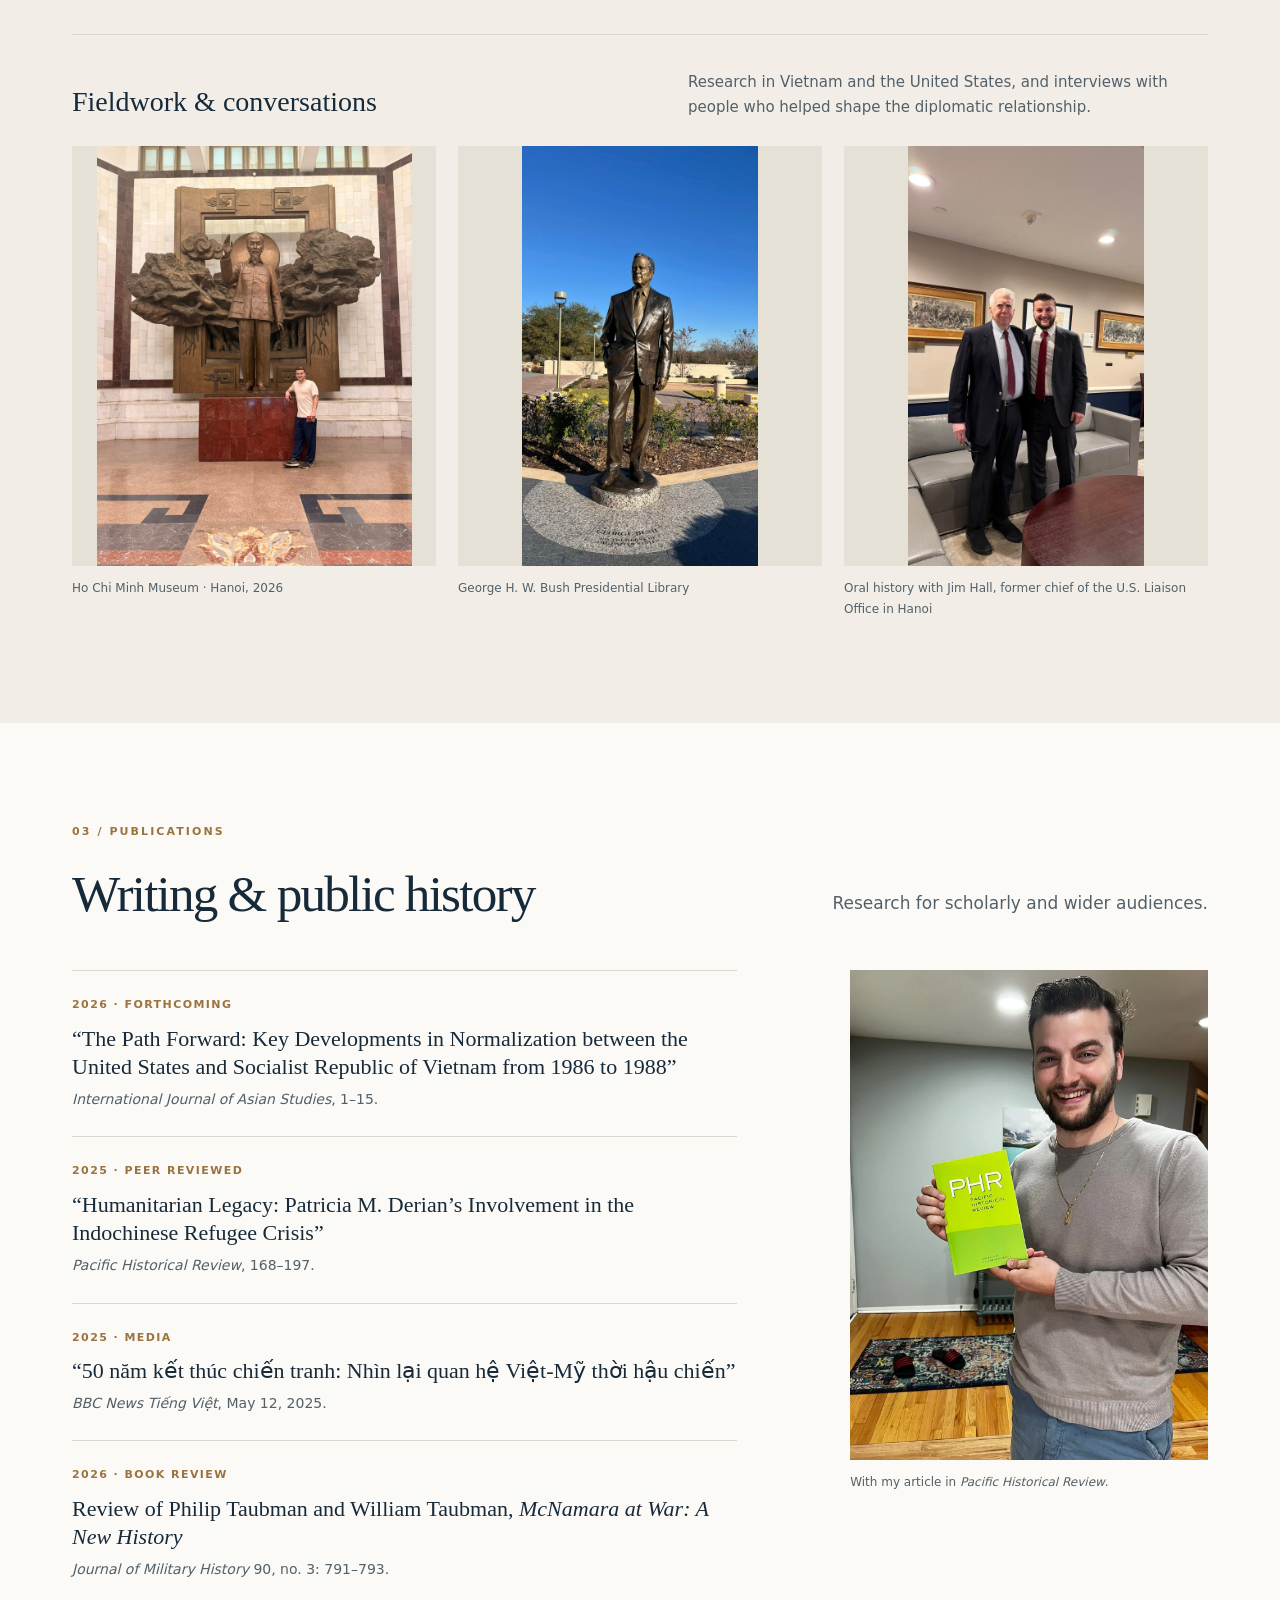
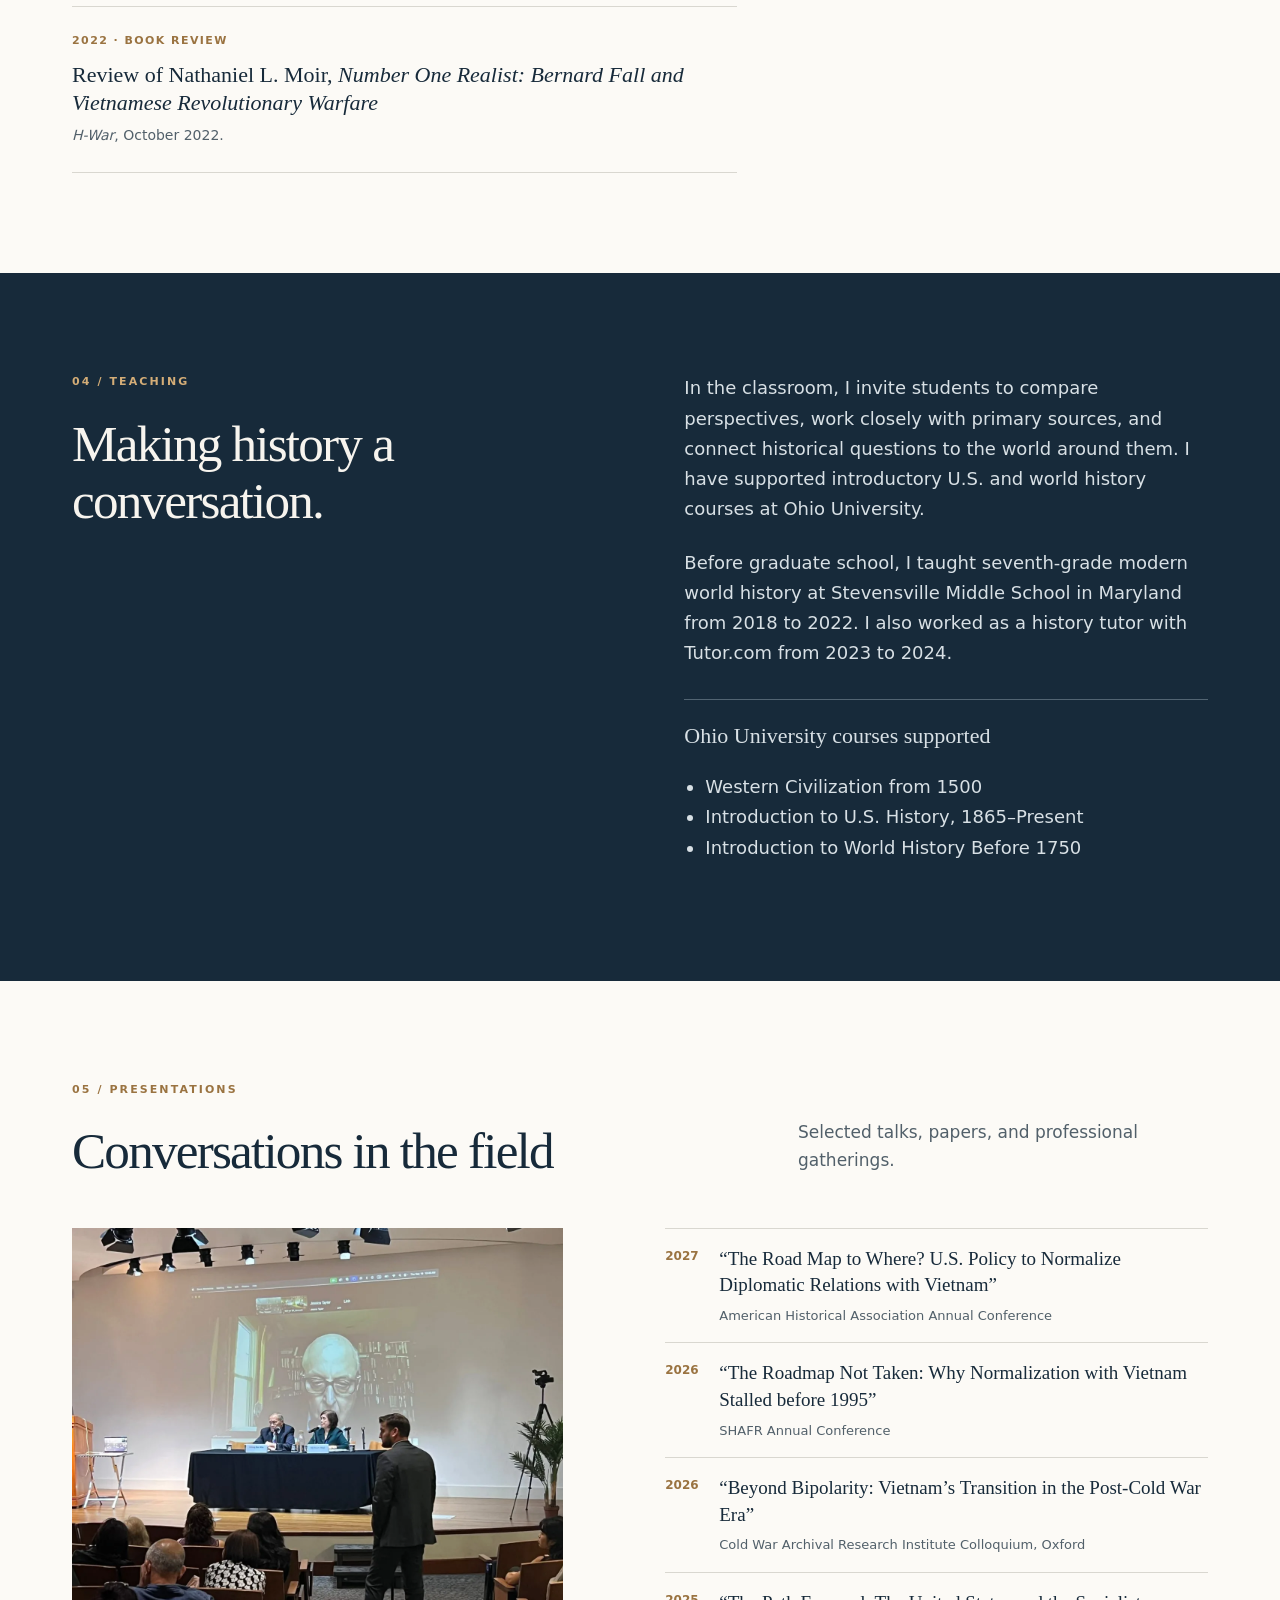
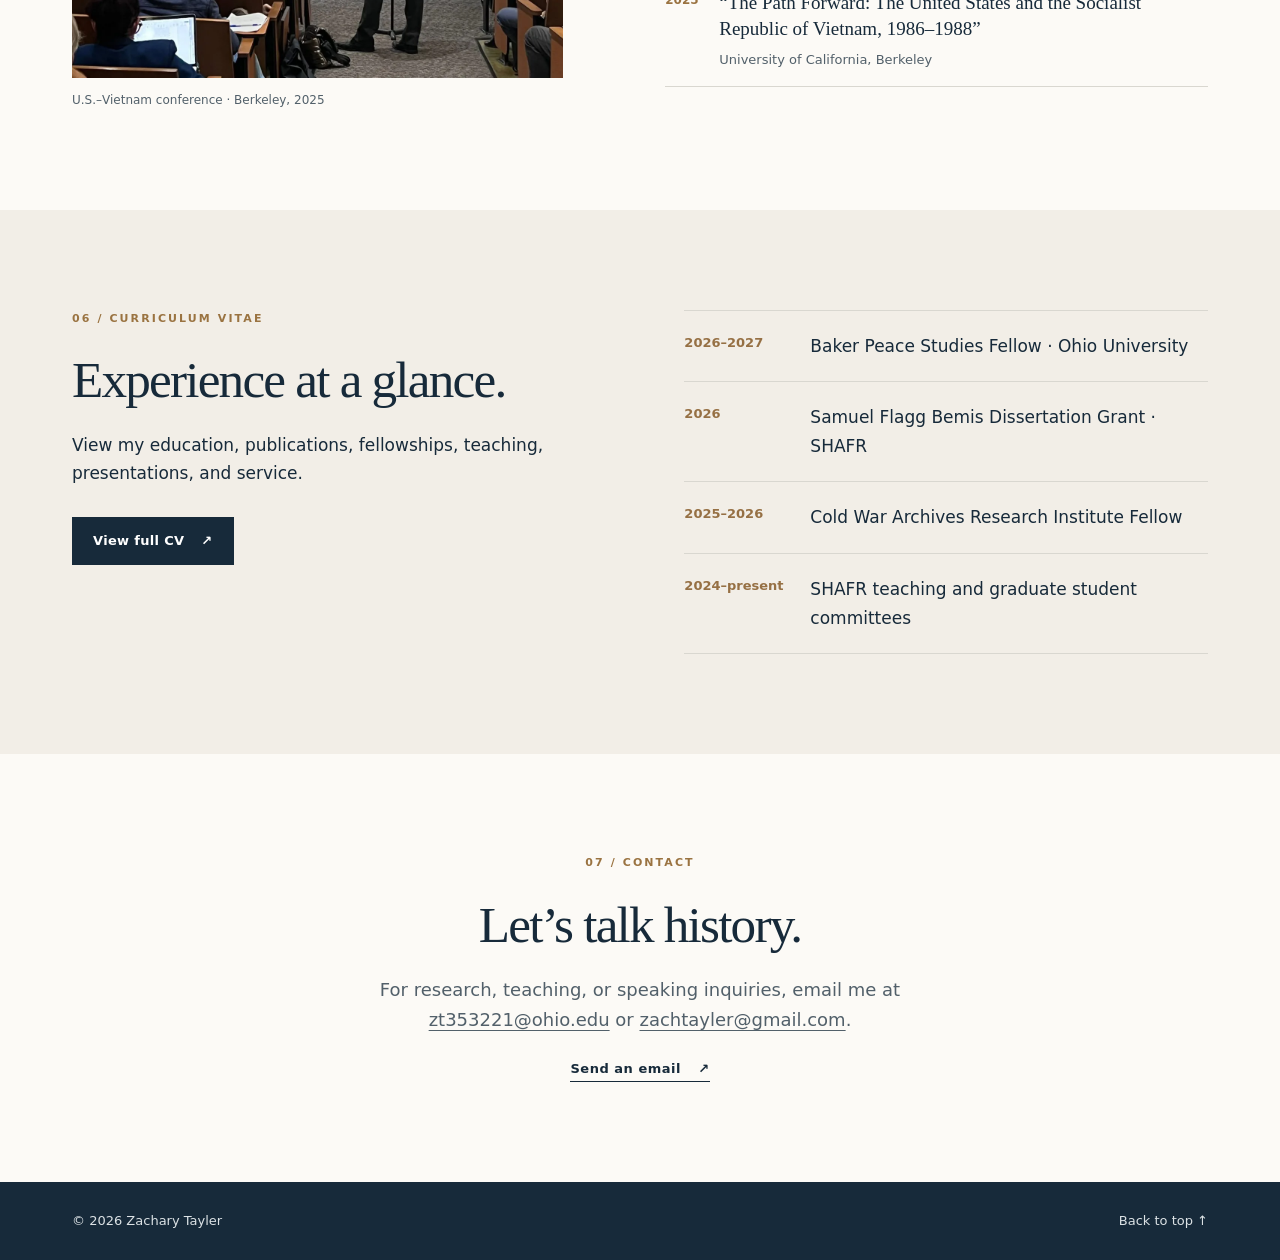
==== commit da7b1827: "Add files via upload" ====
--- a/index.html
+++ b/index.html
@@ -12,7 +12,7 @@
   <main id="main">
     <section id="home" class="hero"><div class="wrap hero-grid"><div class="hero-copy"><p class="eyebrow">HISTORY · DIPLOMACY · VIETNAM</p><h1>Tracing the long road from war to reconciliation.</h1><p class="hero-lede">I’m Zachary Tayler, a Ph.D. candidate in History at Ohio University. I study U.S. foreign relations, the Cold War, and the history of U.S.–Vietnamese relations.</p><div class="actions"><a class="button" href="#research">Explore my research <span aria-hidden="true">↗</span></a><a class="text-link" href="#publications">Read my work <span aria-hidden="true">→</span></a></div></div><figure class="portrait"><img src="headshot.webp" alt="Portrait of Zachary Tayler" width="490" height="564"><figcaption>Zachary Tayler · Historian of U.S. foreign relations</figcaption></figure></div></section>
     <section id="about" class="section about-section"><div class="wrap split"><div><p class="eyebrow">01 / ABOUT</p><h2>History across borders and archives.</h2></div><div class="body-copy"><p>My work examines how the United States and Vietnam rebuilt a diplomatic relationship after the Vietnam War. I bring diplomatic records into conversation with the experiences of refugees, Amerasians, former political prisoners, and the people who shaped postwar policy.</p><p>I have conducted research in the United States, Vietnam, and Hungary, and use oral histories alongside archival sources to illuminate Vietnamese perspectives on the two countries’ changing relationship.</p><p>I earned an M.A. in History from Southern New Hampshire University and a B.S. in History and Secondary Education from Shippensburg University. My Ph.D. in History from Ohio University is expected in 2027.</p></div></div></section>
-    <section id="research" class="section tinted"><div class="wrap"><div class="section-heading"><div><p class="eyebrow">02 / RESEARCH</p><h2>The Lost Peace</h2></div><p class="section-intro">Normalization of Diplomatic Relations Between the United States and the Socialist Republic of Vietnam, 1975–1995</p></div><div class="research-grid"><div class="research-text"><p>Why did it take twenty years for Washington and Hanoi to restore diplomatic relations? My dissertation follows the negotiations, political pressures, and regional changes that shaped the path to normalization in 1995.</p><p>The project considers POW/MIA accounting, refugee movements, human rights, the fate of Vietnamese political prisoners and Amerasians, Vietnam’s intervention in Cambodia, and the end of the Cold War. It asks how humanitarian concerns could both delay and enable diplomatic progress.</p><div class="research-points"><div><span>01</span><strong>Diplomatic history</strong><small>Washington, Hanoi, and Southeast Asia</small></div><div><span>02</span><strong>Human experiences</strong><small>Refugees, families, and oral histories</small></div><div><span>03</span><strong>International archives</strong><small>Research across Vietnam, Hungary, and the U.S.</small></div></div></div><figure class="feature-image"><img src="hanoi-archives.webp" alt="Zachary Tayler conducting research at National Archives Center III in Hanoi" loading="lazy"><figcaption>Research at National Archives Center III, Hanoi, 2026.</figcaption></figure></div><div class="photo-strip"><figure><img src="budapest-archives.webp" alt="Zachary Tayler beside a statue of Ronald Reagan in Budapest" loading="lazy"><figcaption>Budapest · Ronald Reagan statue</figcaption></figure><figure><img src="oral-history.webp" alt="Interview with Hà Huy Thông, former deputy liaison officer at the Vietnamese embassy in the United States" loading="lazy"><figcaption>Oral history · Hà Huy Thông</figcaption></figure></div></div></section>
+    <section id="research" class="section tinted"><div class="wrap"><div class="section-heading"><div><p class="eyebrow">02 / RESEARCH</p><h2>The Lost Peace</h2></div><p class="section-intro">Normalization of Diplomatic Relations Between the United States and the Socialist Republic of Vietnam, 1975–1995</p></div><div class="research-grid"><div class="research-text"><p>Why did it take twenty years for Washington and Hanoi to restore diplomatic relations? My dissertation follows the negotiations, political pressures, and regional changes that shaped the path to normalization in 1995.</p><p>The project considers POW/MIA accounting, refugee movements, human rights, the fate of Vietnamese political prisoners and Amerasians, Vietnam’s intervention in Cambodia, and the end of the Cold War. It asks how humanitarian concerns could both delay and enable diplomatic progress.</p><div class="research-points"><div><span>01</span><strong>Diplomatic history</strong><small>Washington, Hanoi, and Southeast Asia</small></div><div><span>02</span><strong>Human experiences</strong><small>Refugees, families, and oral histories</small></div><div><span>03</span><strong>International archives</strong><small>Research across Vietnam, Hungary, and the U.S.</small></div></div></div><figure class="feature-image"><img src="hanoi-archives.webp" alt="Zachary Tayler conducting research at National Archives Center III in Hanoi" loading="lazy"><figcaption>Research at National Archives Center III, Hanoi, 2026.</figcaption></figure></div><div class="photo-strip"><figure><img src="budapest-archives.webp" alt="Zachary Tayler beside a statue of Ronald Reagan in Budapest" loading="lazy"><figcaption>Budapest · Ronald Reagan statue</figcaption></figure><figure><img src="oral-history.webp" alt="Interview with Hà Huy Thông, former deputy liaison officer at the Vietnamese embassy in the United States" loading="lazy"><figcaption>Oral history · Hà Huy Thông</figcaption></figure></div><div class="field-gallery"><div class="field-gallery-heading"><h3>Fieldwork &amp; conversations</h3><p>Research in Vietnam and the United States, and interviews with people who helped shape the diplomatic relationship.</p></div><div class="field-gallery-grid"><figure><img src="museum-hanoi.jpg" alt="Zachary Tayler beside a statue of Ho Chi Minh at the Ho Chi Minh Museum" loading="lazy"><figcaption>Ho Chi Minh Museum · Hanoi, 2026</figcaption></figure><figure><img src="bush-library.jpg" alt="Statue of George H. W. Bush at his presidential library" loading="lazy"><figcaption>George H. W. Bush Presidential Library</figcaption></figure><figure><img src="jim-hall-interview.jpg" alt="Zachary Tayler with Jim Hall after an oral history interview" loading="lazy"><figcaption>Oral history with Jim Hall, former chief of the U.S. Liaison Office in Hanoi</figcaption></figure></div></div></div></section>
     <section id="publications" class="section"><div class="wrap"><div class="section-heading"><div><p class="eyebrow">03 / PUBLICATIONS</p><h2>Writing &amp; public history</h2></div><p class="section-intro">Research for scholarly and wider audiences.</p></div><div class="publication-layout"><div class="publication-list"><article class="pub"><span class="year">2026 · FORTHCOMING</span><h3>“The Path Forward: Key Developments in Normalization between the United States and Socialist Republic of Vietnam from 1986 to 1988”</h3><p><em>International Journal of Asian Studies</em>, 1–15.</p></article><article class="pub"><span class="year">2025 · PEER REVIEWED</span><h3>“Humanitarian Legacy: Patricia M. Derian’s Involvement in the Indochinese Refugee Crisis”</h3><p><em>Pacific Historical Review</em>, 168–197.</p></article><article class="pub"><span class="year">2025 · MEDIA</span><h3>“50 năm kết thúc chiến tranh: Nhìn lại quan hệ Việt-Mỹ thời hậu chiến”</h3><p><em>BBC News Tiếng Việt</em>, May 12, 2025.</p></article><article class="pub"><span class="year">2026 · BOOK REVIEW</span><h3>Review of Philip Taubman and William Taubman, <em>McNamara at War: A New History</em></h3><p><em>Journal of Military History</em> 90, no. 3: 791–793.</p></article><article class="pub"><span class="year">2022 · BOOK REVIEW</span><h3>Review of Nathaniel L. Moir, <em>Number One Realist: Bernard Fall and Vietnamese Revolutionary Warfare</em></h3><p><em>H-War</em>, October 2022.</p></article></div><figure class="publication-image"><img src="phr-publication.webp" alt="Zachary Tayler with his published article in Pacific Historical Review" loading="lazy"><figcaption>With my article in <em>Pacific Historical Review</em>.</figcaption></figure></div></div></section>
     <section id="teaching" class="section dark"><div class="wrap split"><div><p class="eyebrow">04 / TEACHING</p><h2>Making history a conversation.</h2></div><div class="body-copy"><p>In the classroom, I invite students to compare perspectives, work closely with primary sources, and connect historical questions to the world around them. I have supported introductory U.S. and world history courses at Ohio University.</p><p>Before graduate school, I taught seventh-grade modern world history at Stevensville Middle School in Maryland from 2018 to 2022. I also worked as a history tutor with Tutor.com from 2023 to 2024.</p><div class="course-list"><h3>Ohio University courses supported</h3><ul><li>Western Civilization from 1500</li><li>Introduction to U.S. History, 1865–Present</li><li>Introduction to World History Before 1750</li></ul></div></div></div></section>
     <section id="presentations" class="section"><div class="wrap"><div class="section-heading"><div><p class="eyebrow">05 / PRESENTATIONS</p><h2>Conversations in the field</h2></div><p class="section-intro">Selected talks, papers, and professional gatherings.</p></div><div class="presentation-grid"><figure><img src="berkeley-conference.webp" alt="At a U.S.–Vietnam conference at the University of California, Berkeley in September 2025" loading="lazy"><figcaption>U.S.–Vietnam conference · Berkeley, 2025</figcaption></figure><div class="talk-list"><div><span>2027</span><p>“The Road Map to Where? U.S. Policy to Normalize Diplomatic Relations with Vietnam”<small>American Historical Association Annual Conference</small></p></div><div><span>2026</span><p>“The Roadmap Not Taken: Why Normalization with Vietnam Stalled before 1995”<small>SHAFR Annual Conference</small></p></div><div><span>2026</span><p>“Beyond Bipolarity: Vietnam’s Transition in the Post-Cold War Era”<small>Cold War Archival Research Institute Colloquium, Oxford</small></p></div><div><span>2025</span><p>“The Path Forward: The United States and the Socialist Republic of Vietnam, 1986–1988”<small>University of California, Berkeley</small></p></div></div></div></div></section>
--- a/styles.css
+++ b/styles.css
@@ -2,3 +2,5 @@
 
 /* Display the Budapest portrait at its full vertical aspect ratio. */
 .photo-strip{grid-template-columns:.8fr 1.2fr;align-items:start}.photo-strip figure:first-child img{height:auto;aspect-ratio:1152/2048;object-fit:contain;background:#e6e1d7}.photo-strip figure:nth-child(2) img{height:430px;object-fit:cover}@media(max-width:680px){.photo-strip{grid-template-columns:1fr 1fr}.photo-strip figure:first-child img{height:auto;aspect-ratio:1152/2048}.photo-strip figure:nth-child(2) img{height:260px}}
+
+.field-gallery{margin-top:72px;border-top:1px solid var(--line);padding-top:35px}.field-gallery-heading{display:flex;justify-content:space-between;align-items:end;gap:40px;margin-bottom:26px}.field-gallery-heading h3{font-size:28px;margin:0}.field-gallery-heading p{max-width:520px;margin:0;color:var(--muted);font-size:15px}.field-gallery-grid{display:grid;grid-template-columns:repeat(3,1fr);gap:22px}.field-gallery-grid img{width:100%;height:420px;object-fit:contain;background:#e6e1d7}.field-gallery-grid figcaption{min-height:45px}@media(max-width:680px){.field-gallery-heading{display:block}.field-gallery-heading p{margin-top:12px}.field-gallery-grid{grid-template-columns:1fr;gap:28px}.field-gallery-grid img{height:auto;max-height:520px;object-fit:contain}}
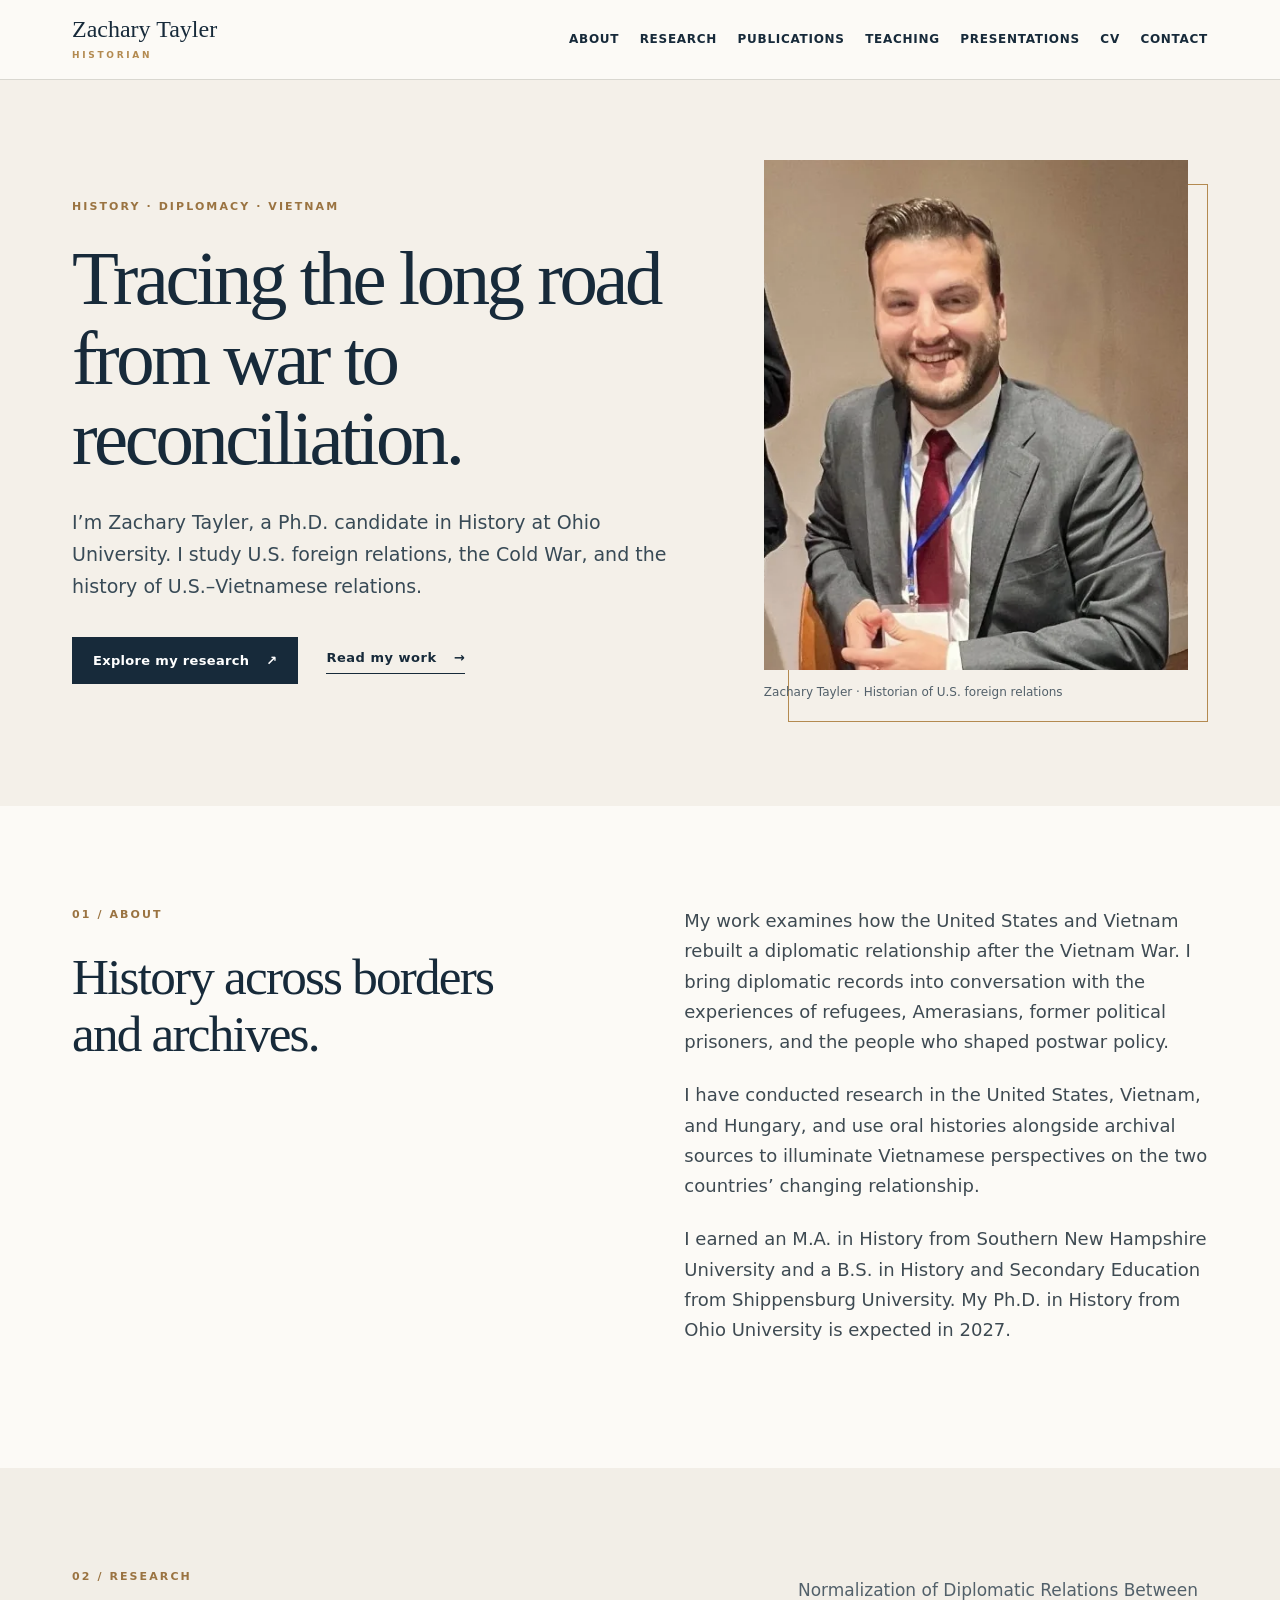
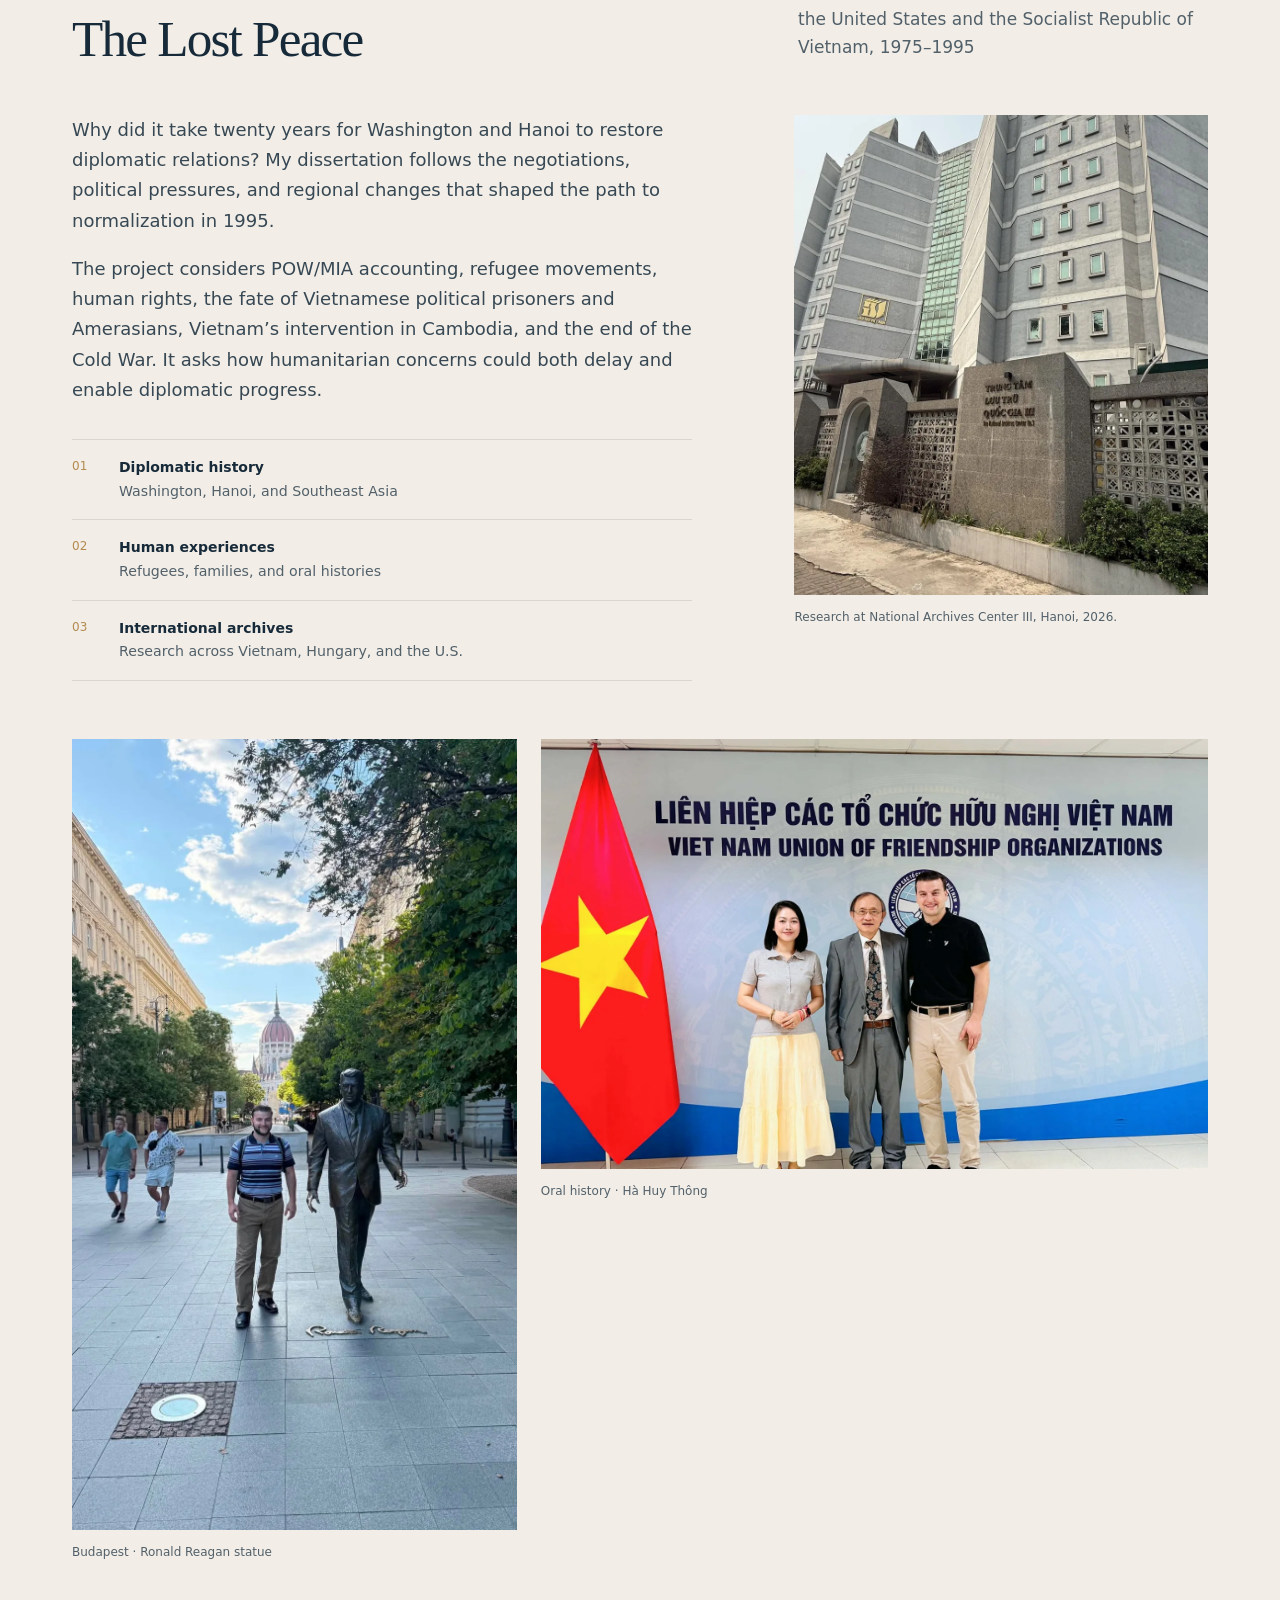
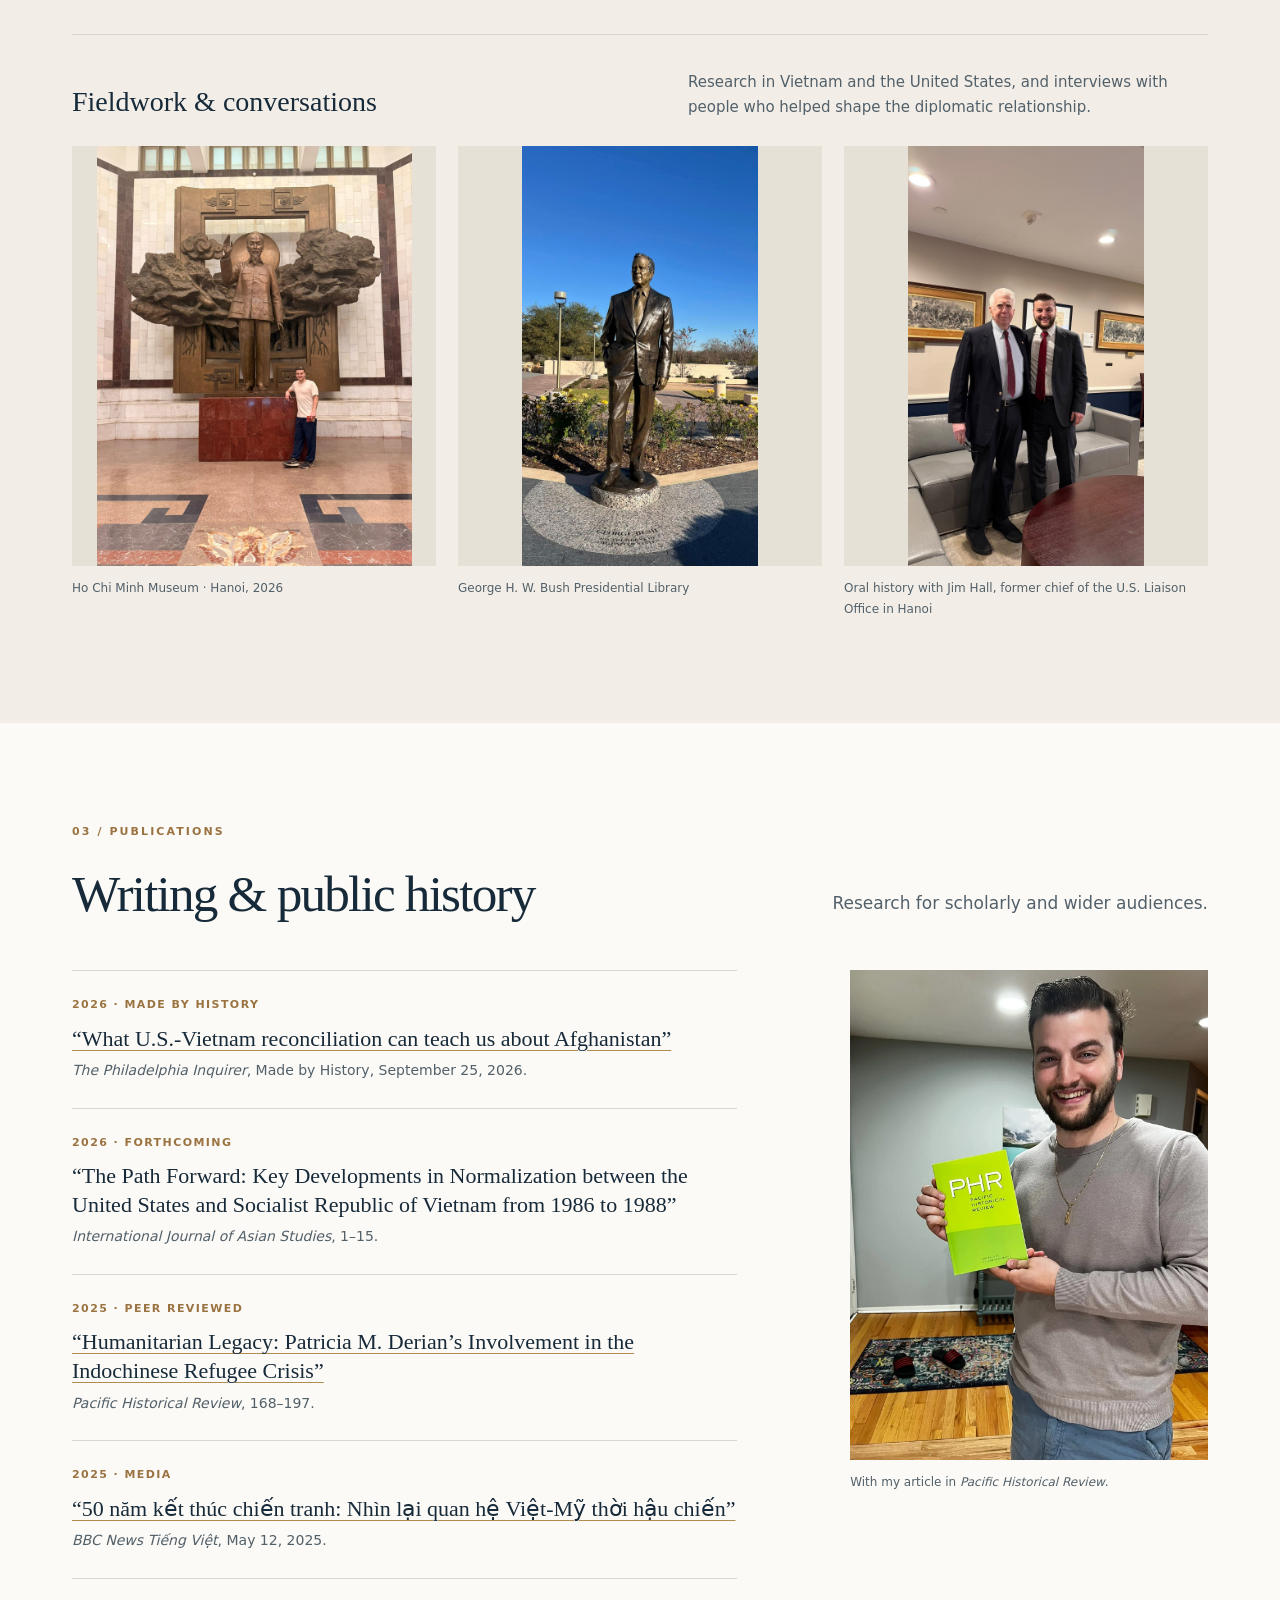
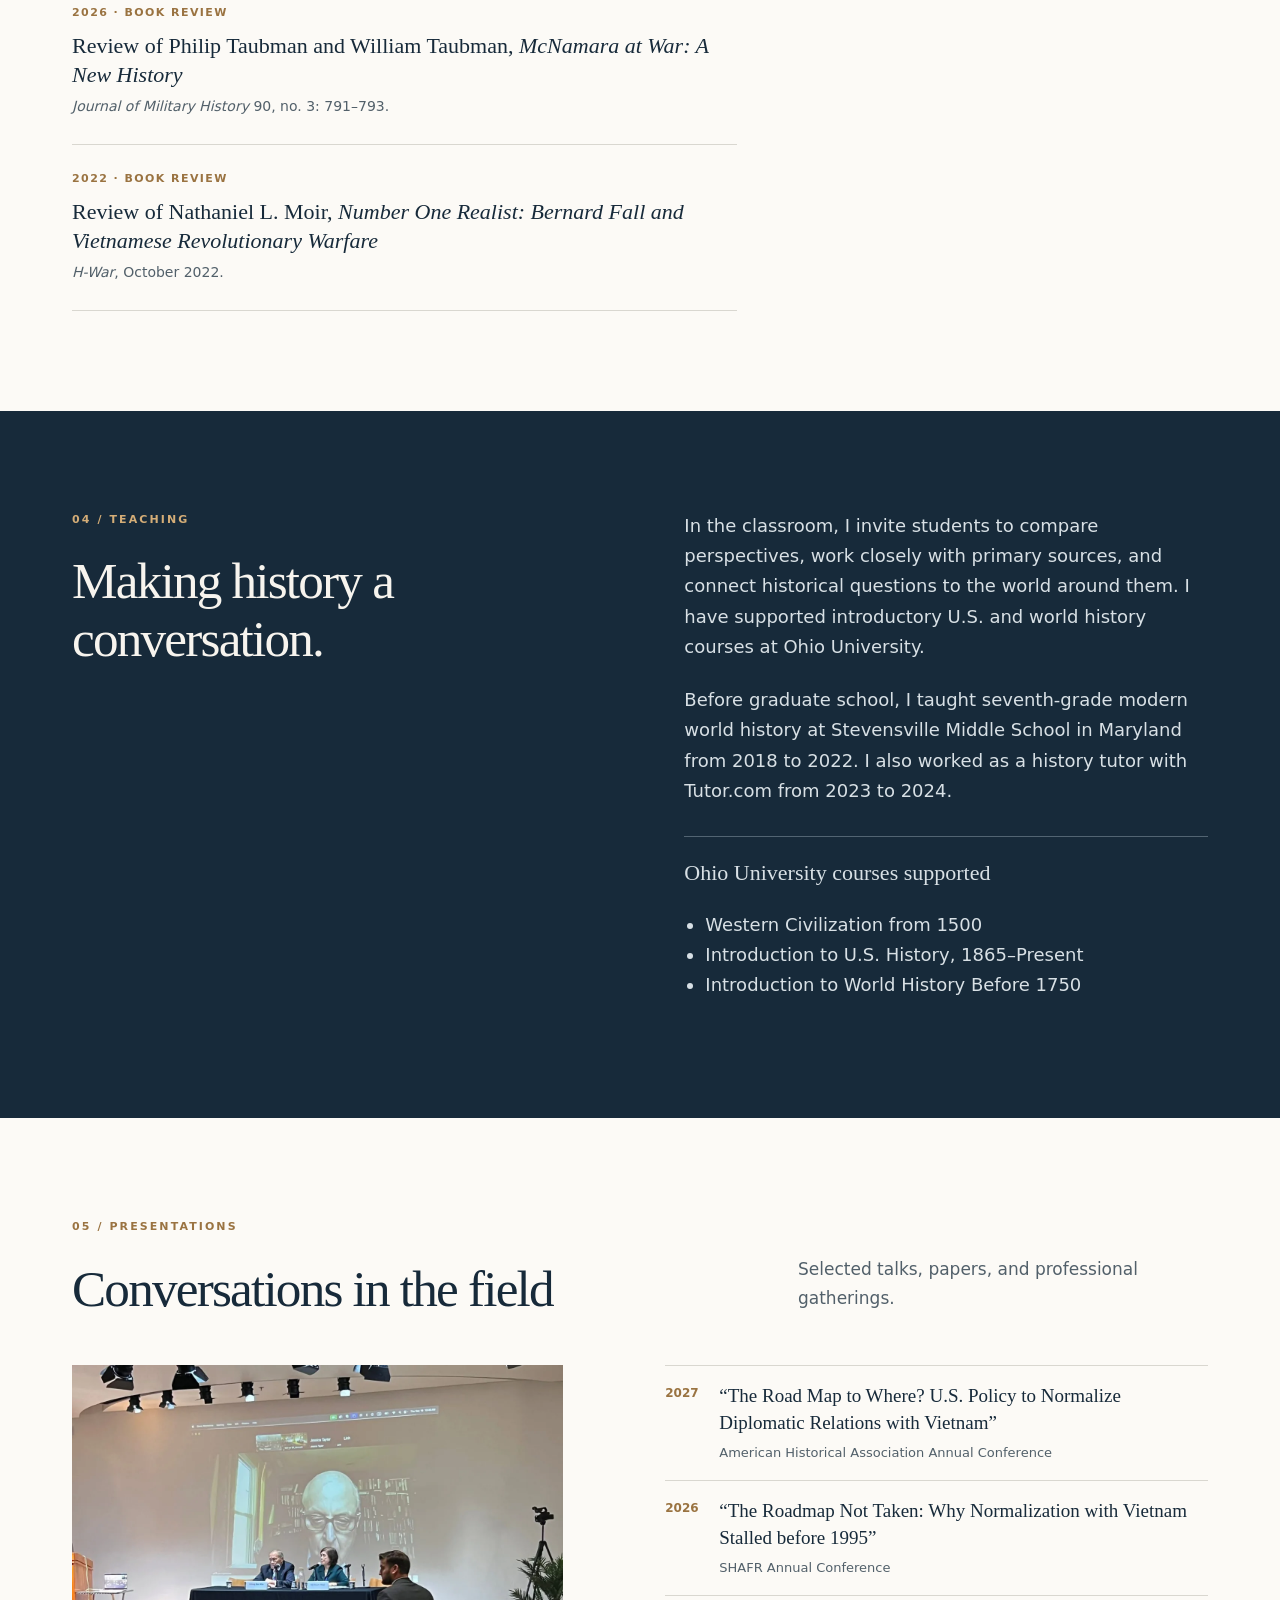
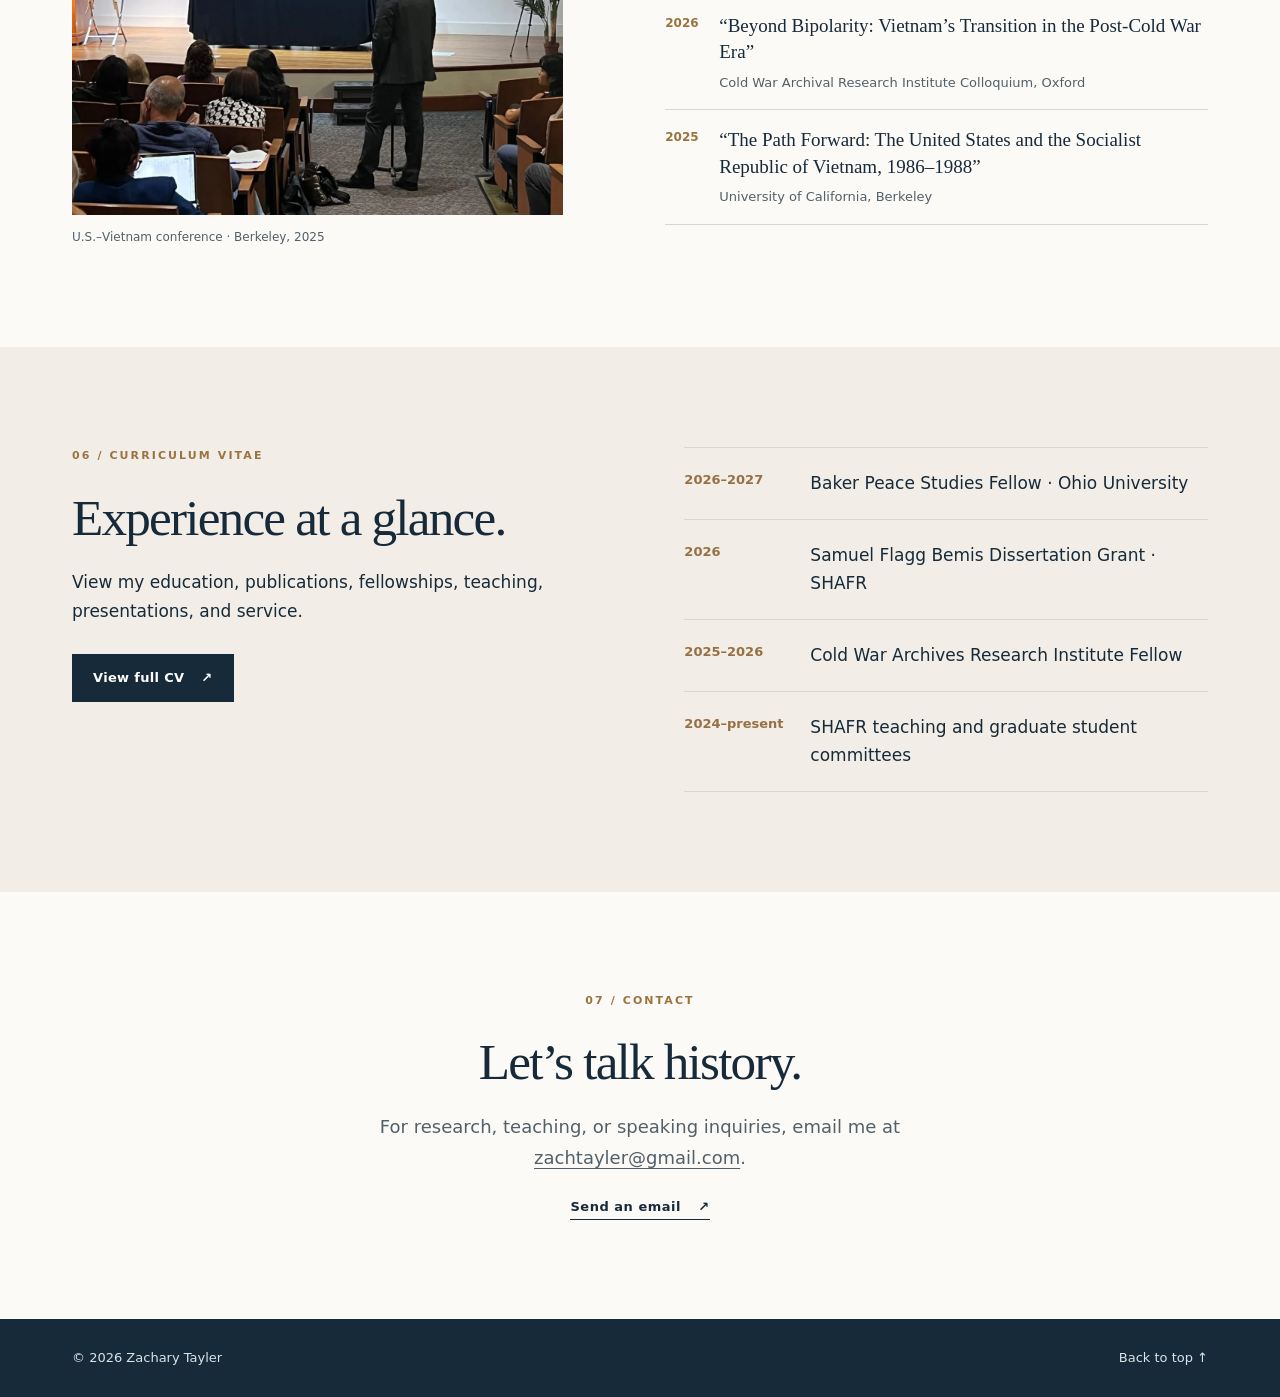
==== commit 7bbc7db2: "Add files via upload" ====
--- a/index.html
+++ b/index.html
@@ -13,10 +13,10 @@
     <section id="home" class="hero"><div class="wrap hero-grid"><div class="hero-copy"><p class="eyebrow">HISTORY · DIPLOMACY · VIETNAM</p><h1>Tracing the long road from war to reconciliation.</h1><p class="hero-lede">I’m Zachary Tayler, a Ph.D. candidate in History at Ohio University. I study U.S. foreign relations, the Cold War, and the history of U.S.–Vietnamese relations.</p><div class="actions"><a class="button" href="#research">Explore my research <span aria-hidden="true">↗</span></a><a class="text-link" href="#publications">Read my work <span aria-hidden="true">→</span></a></div></div><figure class="portrait"><img src="headshot.webp" alt="Portrait of Zachary Tayler" width="490" height="564"><figcaption>Zachary Tayler · Historian of U.S. foreign relations</figcaption></figure></div></section>
     <section id="about" class="section about-section"><div class="wrap split"><div><p class="eyebrow">01 / ABOUT</p><h2>History across borders and archives.</h2></div><div class="body-copy"><p>My work examines how the United States and Vietnam rebuilt a diplomatic relationship after the Vietnam War. I bring diplomatic records into conversation with the experiences of refugees, Amerasians, former political prisoners, and the people who shaped postwar policy.</p><p>I have conducted research in the United States, Vietnam, and Hungary, and use oral histories alongside archival sources to illuminate Vietnamese perspectives on the two countries’ changing relationship.</p><p>I earned an M.A. in History from Southern New Hampshire University and a B.S. in History and Secondary Education from Shippensburg University. My Ph.D. in History from Ohio University is expected in 2027.</p></div></div></section>
     <section id="research" class="section tinted"><div class="wrap"><div class="section-heading"><div><p class="eyebrow">02 / RESEARCH</p><h2>The Lost Peace</h2></div><p class="section-intro">Normalization of Diplomatic Relations Between the United States and the Socialist Republic of Vietnam, 1975–1995</p></div><div class="research-grid"><div class="research-text"><p>Why did it take twenty years for Washington and Hanoi to restore diplomatic relations? My dissertation follows the negotiations, political pressures, and regional changes that shaped the path to normalization in 1995.</p><p>The project considers POW/MIA accounting, refugee movements, human rights, the fate of Vietnamese political prisoners and Amerasians, Vietnam’s intervention in Cambodia, and the end of the Cold War. It asks how humanitarian concerns could both delay and enable diplomatic progress.</p><div class="research-points"><div><span>01</span><strong>Diplomatic history</strong><small>Washington, Hanoi, and Southeast Asia</small></div><div><span>02</span><strong>Human experiences</strong><small>Refugees, families, and oral histories</small></div><div><span>03</span><strong>International archives</strong><small>Research across Vietnam, Hungary, and the U.S.</small></div></div></div><figure class="feature-image"><img src="hanoi-archives.webp" alt="Zachary Tayler conducting research at National Archives Center III in Hanoi" loading="lazy"><figcaption>Research at National Archives Center III, Hanoi, 2026.</figcaption></figure></div><div class="photo-strip"><figure><img src="budapest-archives.webp" alt="Zachary Tayler beside a statue of Ronald Reagan in Budapest" loading="lazy"><figcaption>Budapest · Ronald Reagan statue</figcaption></figure><figure><img src="oral-history.webp" alt="Interview with Hà Huy Thông, former deputy liaison officer at the Vietnamese embassy in the United States" loading="lazy"><figcaption>Oral history · Hà Huy Thông</figcaption></figure></div><div class="field-gallery"><div class="field-gallery-heading"><h3>Fieldwork &amp; conversations</h3><p>Research in Vietnam and the United States, and interviews with people who helped shape the diplomatic relationship.</p></div><div class="field-gallery-grid"><figure><img src="museum-hanoi.jpg" alt="Zachary Tayler beside a statue of Ho Chi Minh at the Ho Chi Minh Museum" loading="lazy"><figcaption>Ho Chi Minh Museum · Hanoi, 2026</figcaption></figure><figure><img src="bush-library.jpg" alt="Statue of George H. W. Bush at his presidential library" loading="lazy"><figcaption>George H. W. Bush Presidential Library</figcaption></figure><figure><img src="jim-hall-interview.jpg" alt="Zachary Tayler with Jim Hall after an oral history interview" loading="lazy"><figcaption>Oral history with Jim Hall, former chief of the U.S. Liaison Office in Hanoi</figcaption></figure></div></div></div></section>
-    <section id="publications" class="section"><div class="wrap"><div class="section-heading"><div><p class="eyebrow">03 / PUBLICATIONS</p><h2>Writing &amp; public history</h2></div><p class="section-intro">Research for scholarly and wider audiences.</p></div><div class="publication-layout"><div class="publication-list"><article class="pub"><span class="year">2026 · FORTHCOMING</span><h3>“The Path Forward: Key Developments in Normalization between the United States and Socialist Republic of Vietnam from 1986 to 1988”</h3><p><em>International Journal of Asian Studies</em>, 1–15.</p></article><article class="pub"><span class="year">2025 · PEER REVIEWED</span><h3>“Humanitarian Legacy: Patricia M. Derian’s Involvement in the Indochinese Refugee Crisis”</h3><p><em>Pacific Historical Review</em>, 168–197.</p></article><article class="pub"><span class="year">2025 · MEDIA</span><h3>“50 năm kết thúc chiến tranh: Nhìn lại quan hệ Việt-Mỹ thời hậu chiến”</h3><p><em>BBC News Tiếng Việt</em>, May 12, 2025.</p></article><article class="pub"><span class="year">2026 · BOOK REVIEW</span><h3>Review of Philip Taubman and William Taubman, <em>McNamara at War: A New History</em></h3><p><em>Journal of Military History</em> 90, no. 3: 791–793.</p></article><article class="pub"><span class="year">2022 · BOOK REVIEW</span><h3>Review of Nathaniel L. Moir, <em>Number One Realist: Bernard Fall and Vietnamese Revolutionary Warfare</em></h3><p><em>H-War</em>, October 2022.</p></article></div><figure class="publication-image"><img src="phr-publication.webp" alt="Zachary Tayler with his published article in Pacific Historical Review" loading="lazy"><figcaption>With my article in <em>Pacific Historical Review</em>.</figcaption></figure></div></div></section>
+    <section id="publications" class="section"><div class="wrap"><div class="section-heading"><div><p class="eyebrow">03 / PUBLICATIONS</p><h2>Writing &amp; public history</h2></div><p class="section-intro">Research for scholarly and wider audiences.</p></div><div class="publication-layout"><div class="publication-list"><article class="pub"><span class="year">2026 · MADE BY HISTORY</span><h3><a href="https://www.inquirer.com/news/nation-world/afghanistan-diplomacy-vietnam-wars-20260925.html">“What U.S.-Vietnam reconciliation can teach us about Afghanistan”</a></h3><p><em>The Philadelphia Inquirer</em>, Made by History, September 25, 2026.</p></article><article class="pub"><span class="year">2026 · FORTHCOMING</span><h3>“The Path Forward: Key Developments in Normalization between the United States and Socialist Republic of Vietnam from 1986 to 1988”</h3><p><em>International Journal of Asian Studies</em>, 1–15.</p></article><article class="pub"><span class="year">2025 · PEER REVIEWED</span><h3><a href="https://doi.org/10.1525/phr.2025.94.2.168">“Humanitarian Legacy: Patricia M. Derian’s Involvement in the Indochinese Refugee Crisis”</a></h3><p><em>Pacific Historical Review</em>, 168–197.</p></article><article class="pub"><span class="year">2025 · MEDIA</span><h3><a href="https://www.bbc.com/vietnamese/articles/cj42xdwv95po">“50 năm kết thúc chiến tranh: Nhìn lại quan hệ Việt-Mỹ thời hậu chiến”</a></h3><p><em>BBC News Tiếng Việt</em>, May 12, 2025.</p></article><article class="pub"><span class="year">2026 · BOOK REVIEW</span><h3>Review of Philip Taubman and William Taubman, <em>McNamara at War: A New History</em></h3><p><em>Journal of Military History</em> 90, no. 3: 791–793.</p></article><article class="pub"><span class="year">2022 · BOOK REVIEW</span><h3>Review of Nathaniel L. Moir, <em>Number One Realist: Bernard Fall and Vietnamese Revolutionary Warfare</em></h3><p><em>H-War</em>, October 2022.</p></article></div><figure class="publication-image"><img src="phr-publication.webp" alt="Zachary Tayler with his published article in Pacific Historical Review" loading="lazy"><figcaption>With my article in <em>Pacific Historical Review</em>.</figcaption></figure></div></div></section>
     <section id="teaching" class="section dark"><div class="wrap split"><div><p class="eyebrow">04 / TEACHING</p><h2>Making history a conversation.</h2></div><div class="body-copy"><p>In the classroom, I invite students to compare perspectives, work closely with primary sources, and connect historical questions to the world around them. I have supported introductory U.S. and world history courses at Ohio University.</p><p>Before graduate school, I taught seventh-grade modern world history at Stevensville Middle School in Maryland from 2018 to 2022. I also worked as a history tutor with Tutor.com from 2023 to 2024.</p><div class="course-list"><h3>Ohio University courses supported</h3><ul><li>Western Civilization from 1500</li><li>Introduction to U.S. History, 1865–Present</li><li>Introduction to World History Before 1750</li></ul></div></div></div></section>
     <section id="presentations" class="section"><div class="wrap"><div class="section-heading"><div><p class="eyebrow">05 / PRESENTATIONS</p><h2>Conversations in the field</h2></div><p class="section-intro">Selected talks, papers, and professional gatherings.</p></div><div class="presentation-grid"><figure><img src="berkeley-conference.webp" alt="At a U.S.–Vietnam conference at the University of California, Berkeley in September 2025" loading="lazy"><figcaption>U.S.–Vietnam conference · Berkeley, 2025</figcaption></figure><div class="talk-list"><div><span>2027</span><p>“The Road Map to Where? U.S. Policy to Normalize Diplomatic Relations with Vietnam”<small>American Historical Association Annual Conference</small></p></div><div><span>2026</span><p>“The Roadmap Not Taken: Why Normalization with Vietnam Stalled before 1995”<small>SHAFR Annual Conference</small></p></div><div><span>2026</span><p>“Beyond Bipolarity: Vietnam’s Transition in the Post-Cold War Era”<small>Cold War Archival Research Institute Colloquium, Oxford</small></p></div><div><span>2025</span><p>“The Path Forward: The United States and the Socialist Republic of Vietnam, 1986–1988”<small>University of California, Berkeley</small></p></div></div></div></div></section>
     <section id="cv" class="section cv-section tinted"><div class="wrap split"><div><p class="eyebrow">06 / CURRICULUM VITAE</p><h2>Experience at a glance.</h2><p>View my education, publications, fellowships, teaching, presentations, and service.</p><a class="button" href="cv.html">View full CV <span aria-hidden="true">↗</span></a></div><div class="cv-highlights"><div><b>2026–2027</b><span>Baker Peace Studies Fellow · Ohio University</span></div><div><b>2026</b><span>Samuel Flagg Bemis Dissertation Grant · SHAFR</span></div><div><b>2025–2026</b><span>Cold War Archives Research Institute Fellow</span></div><div><b>2024–present</b><span>SHAFR teaching and graduate student committees</span></div></div></div></section>
-    <section id="contact" class="section contact-section"><div class="wrap"><p class="eyebrow">07 / CONTACT</p><h2>Let’s talk history.</h2><p>For research, teaching, or speaking inquiries, email me at <a href="mailto:zt353221@ohio.edu">zt353221@ohio.edu</a> or <a href="mailto:zachtayler@gmail.com">zachtayler@gmail.com</a>.</p><a class="text-link" href="mailto:zt353221@ohio.edu">Send an email <span aria-hidden="true">↗</span></a></div></section>
+    <section id="contact" class="section contact-section"><div class="wrap"><p class="eyebrow">07 / CONTACT</p><h2>Let’s talk history.</h2><p>For research, teaching, or speaking inquiries, email me at <a href="mailto:zachtayler@gmail.com">zachtayler@gmail.com</a>.</p><a class="text-link" href="mailto:zachtayler@gmail.com">Send an email <span aria-hidden="true">↗</span></a></div></section>
   </main><footer><div class="wrap footer-inner"><span>© <span id="year">2026</span> Zachary Tayler</span><a href="#home">Back to top ↑</a></div></footer><script src="script.js"></script>
 </body></html>
--- a/styles.css
+++ b/styles.css
@@ -4,3 +4,5 @@
 .photo-strip{grid-template-columns:.8fr 1.2fr;align-items:start}.photo-strip figure:first-child img{height:auto;aspect-ratio:1152/2048;object-fit:contain;background:#e6e1d7}.photo-strip figure:nth-child(2) img{height:430px;object-fit:cover}@media(max-width:680px){.photo-strip{grid-template-columns:1fr 1fr}.photo-strip figure:first-child img{height:auto;aspect-ratio:1152/2048}.photo-strip figure:nth-child(2) img{height:260px}}
 
 .field-gallery{margin-top:72px;border-top:1px solid var(--line);padding-top:35px}.field-gallery-heading{display:flex;justify-content:space-between;align-items:end;gap:40px;margin-bottom:26px}.field-gallery-heading h3{font-size:28px;margin:0}.field-gallery-heading p{max-width:520px;margin:0;color:var(--muted);font-size:15px}.field-gallery-grid{display:grid;grid-template-columns:repeat(3,1fr);gap:22px}.field-gallery-grid img{width:100%;height:420px;object-fit:contain;background:#e6e1d7}.field-gallery-grid figcaption{min-height:45px}@media(max-width:680px){.field-gallery-heading{display:block}.field-gallery-heading p{margin-top:12px}.field-gallery-grid{grid-template-columns:1fr;gap:28px}.field-gallery-grid img{height:auto;max-height:520px;object-fit:contain}}
+
+.pub h3 a{text-decoration-color:var(--gold);text-decoration-thickness:1px;text-underline-offset:4px}
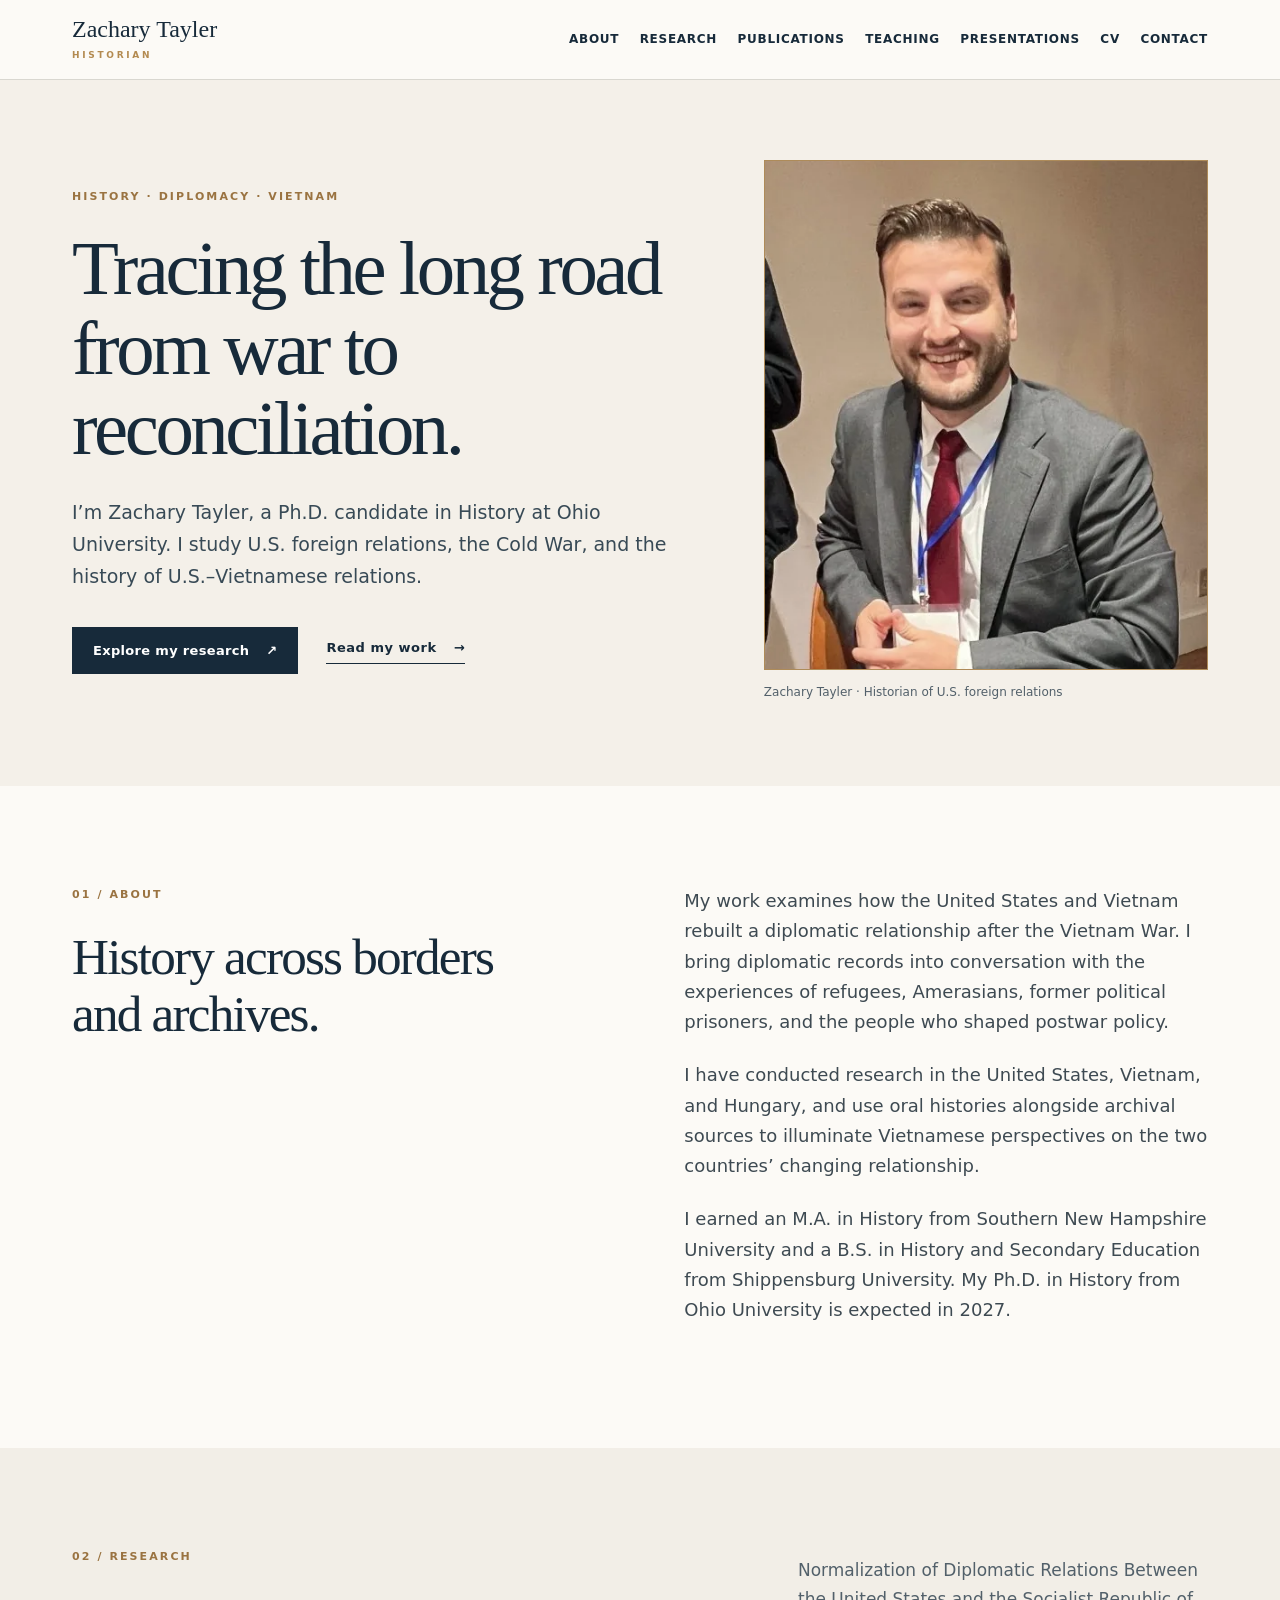
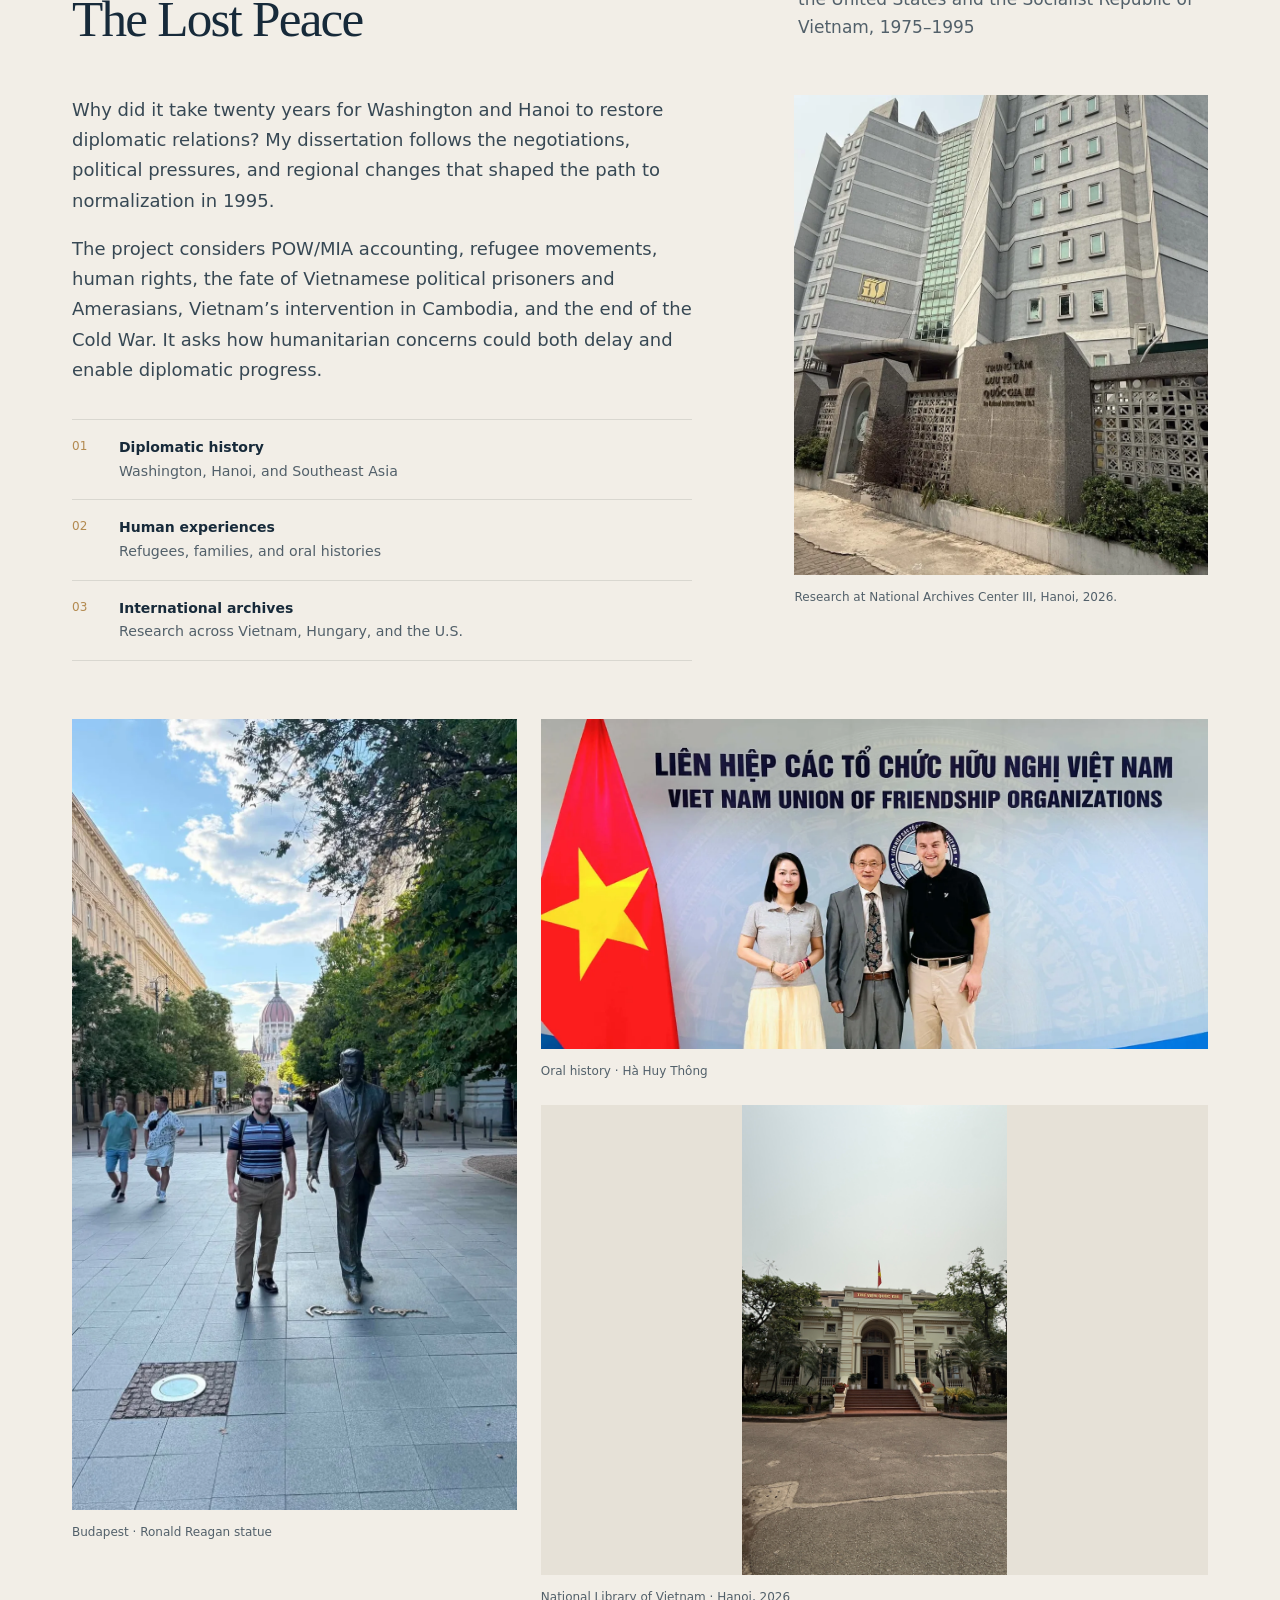
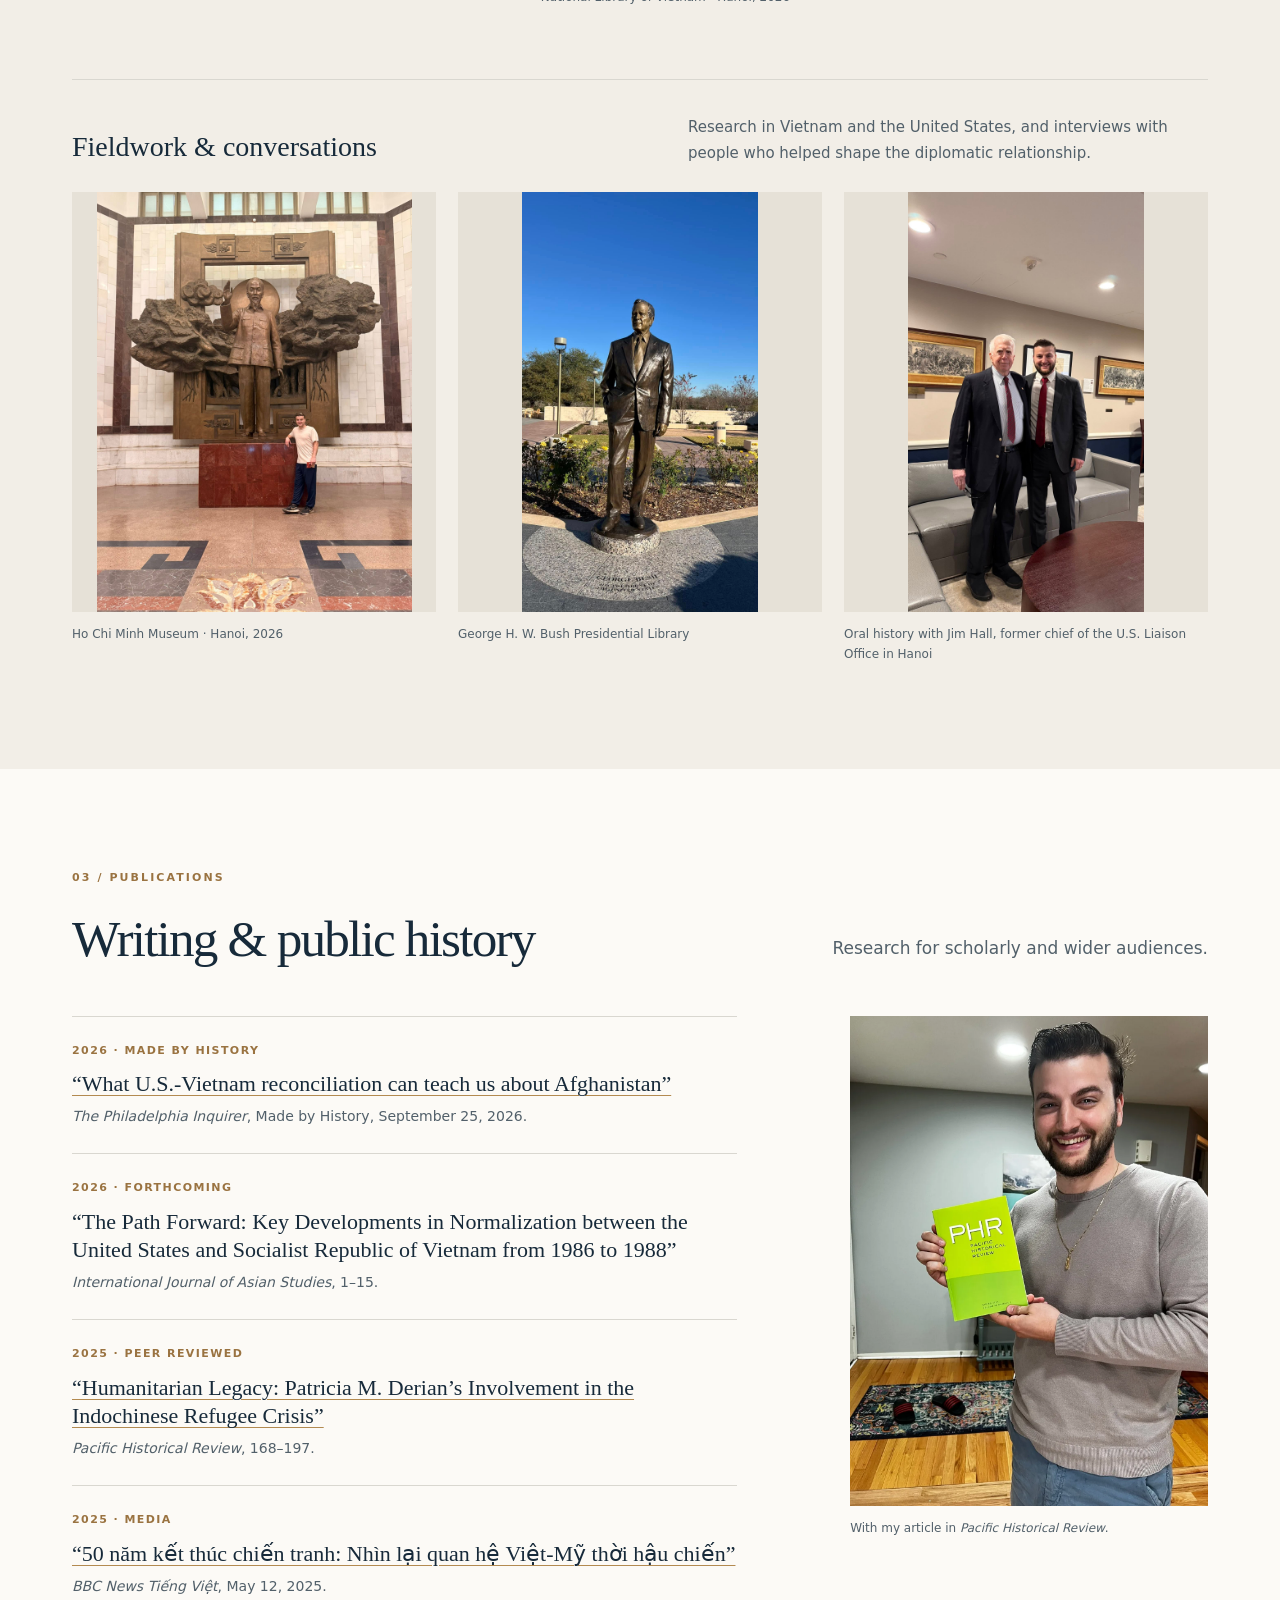
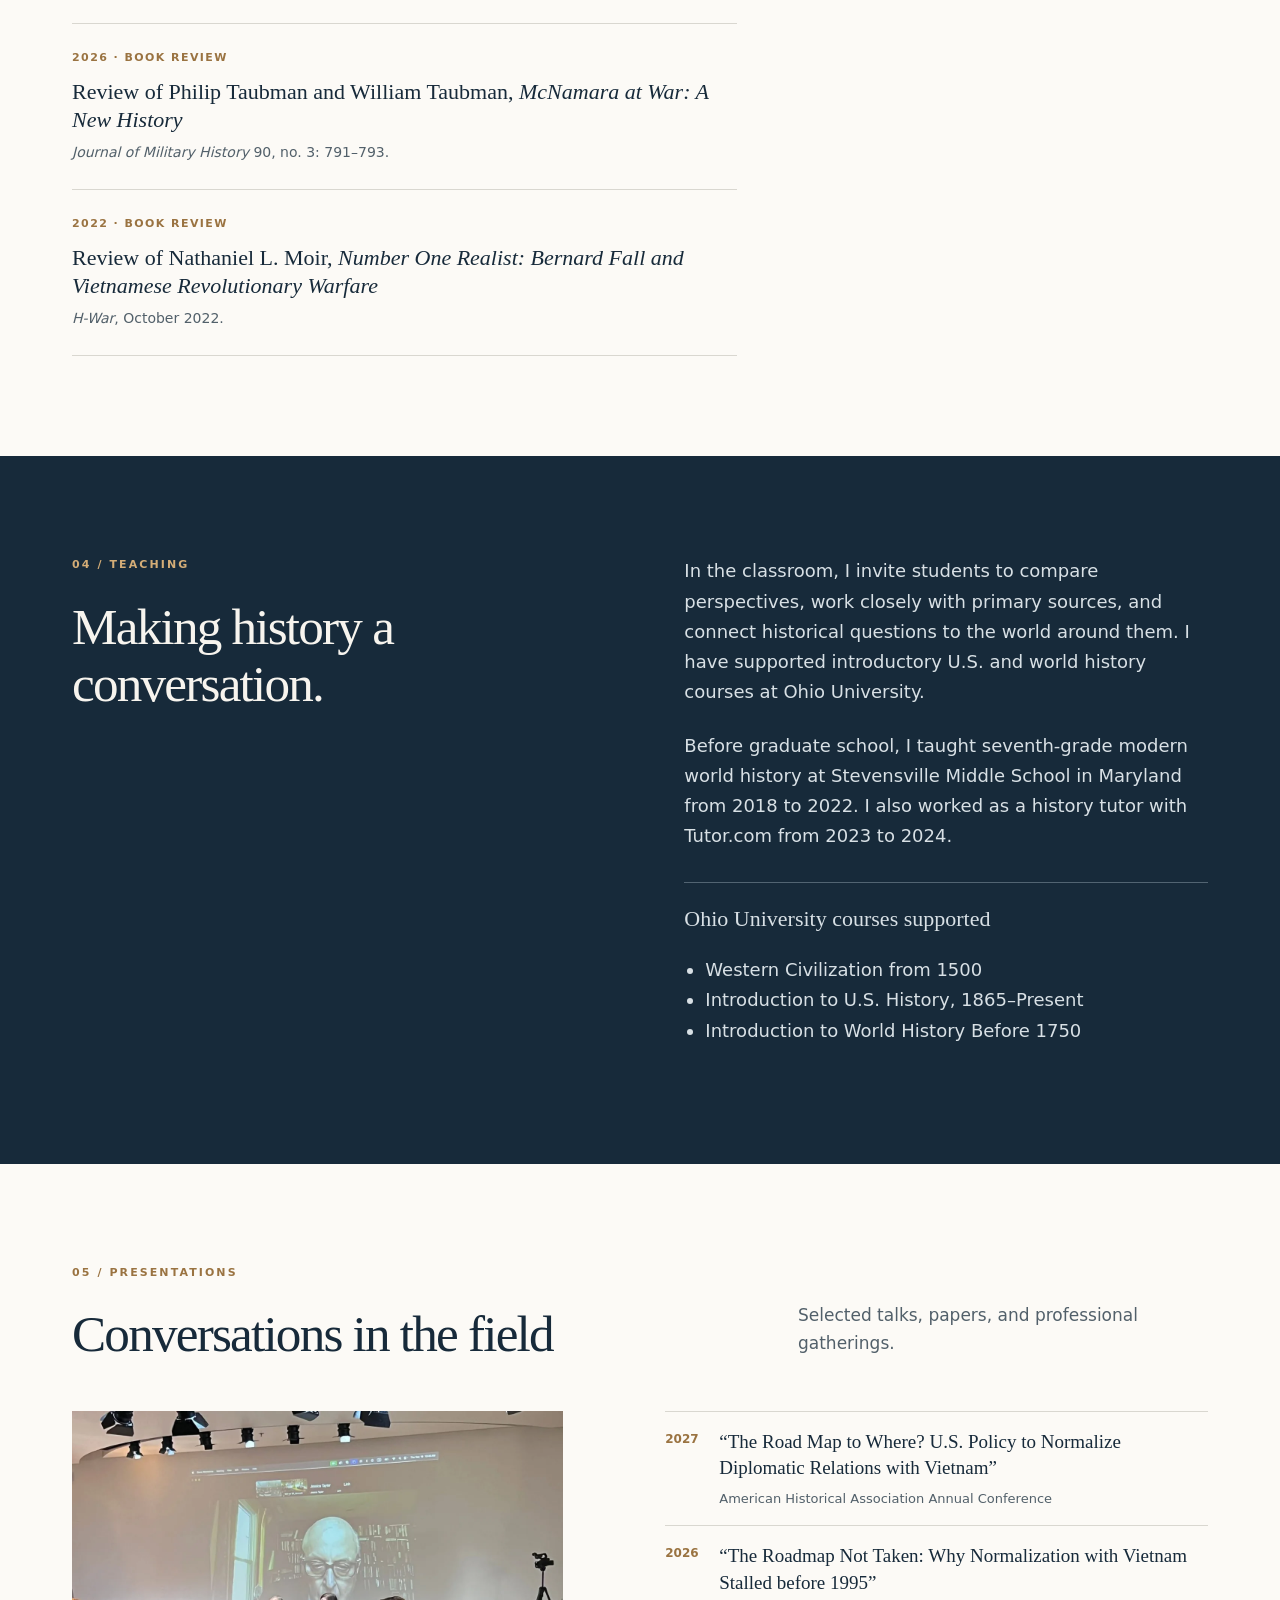
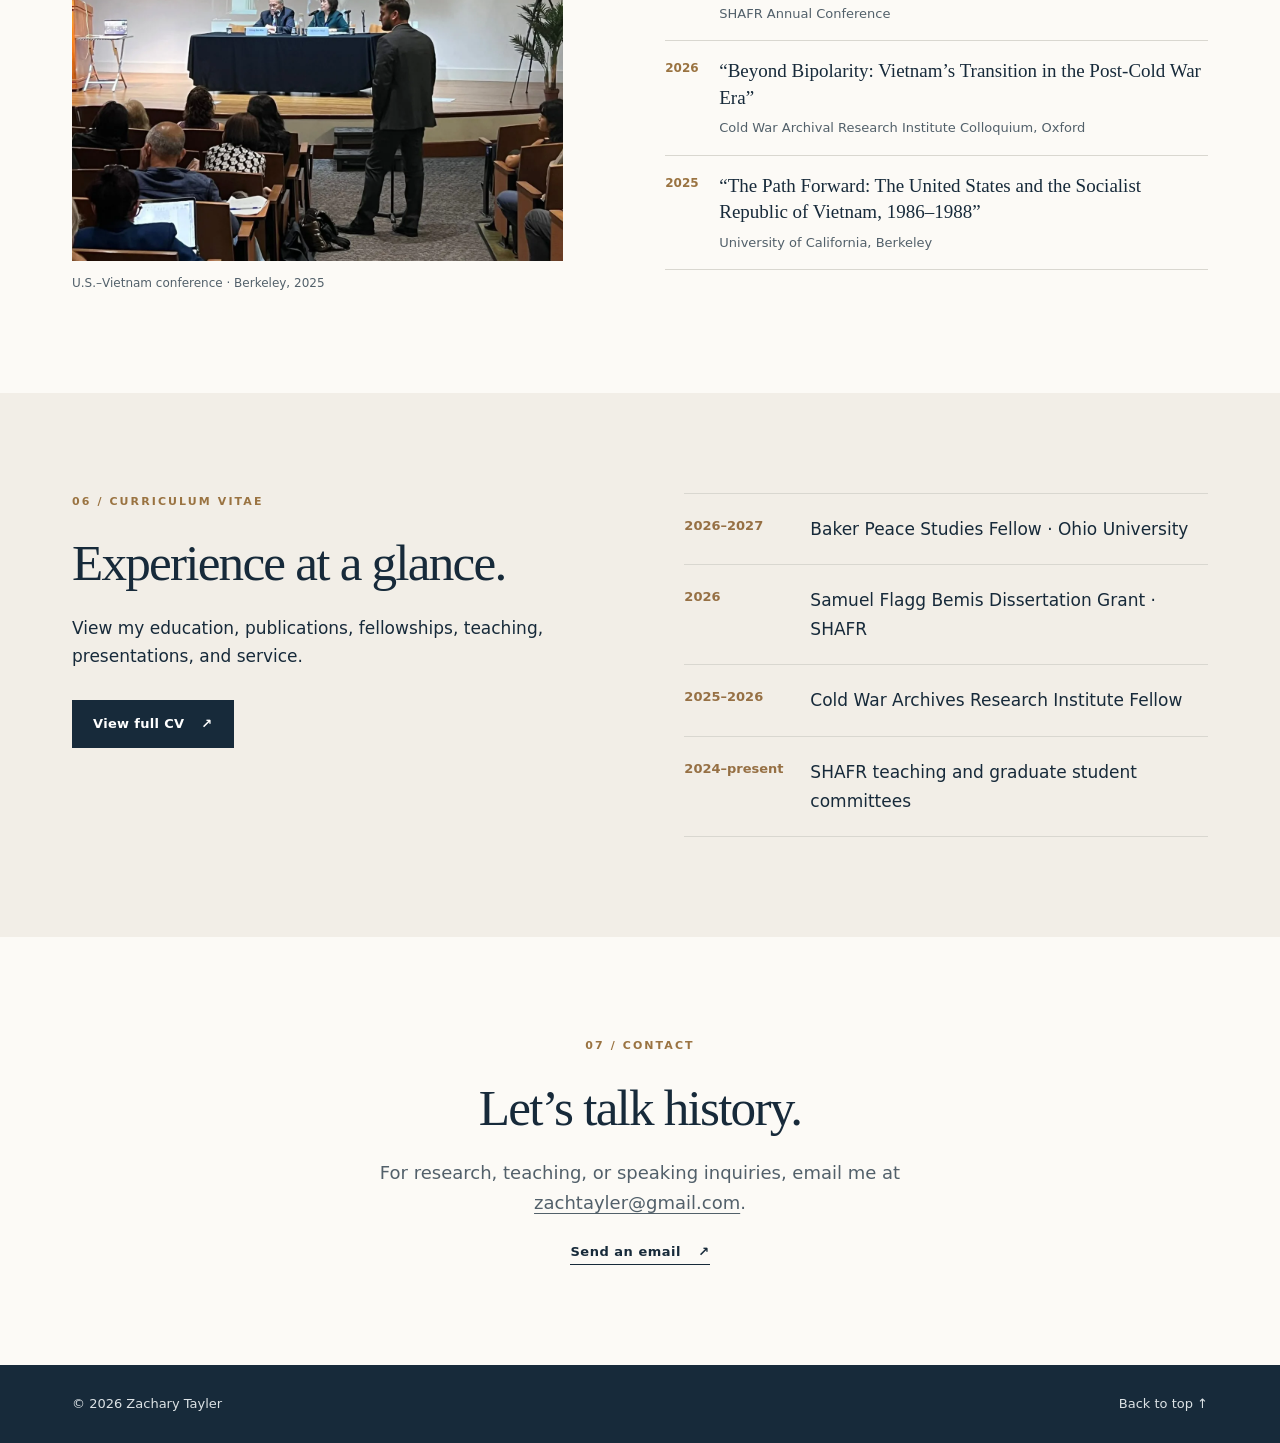
==== commit bfe146c0: "Add files via upload" ====
--- a/index.html
+++ b/index.html
@@ -12,7 +12,7 @@
   <main id="main">
     <section id="home" class="hero"><div class="wrap hero-grid"><div class="hero-copy"><p class="eyebrow">HISTORY · DIPLOMACY · VIETNAM</p><h1>Tracing the long road from war to reconciliation.</h1><p class="hero-lede">I’m Zachary Tayler, a Ph.D. candidate in History at Ohio University. I study U.S. foreign relations, the Cold War, and the history of U.S.–Vietnamese relations.</p><div class="actions"><a class="button" href="#research">Explore my research <span aria-hidden="true">↗</span></a><a class="text-link" href="#publications">Read my work <span aria-hidden="true">→</span></a></div></div><figure class="portrait"><img src="headshot.webp" alt="Portrait of Zachary Tayler" width="490" height="564"><figcaption>Zachary Tayler · Historian of U.S. foreign relations</figcaption></figure></div></section>
     <section id="about" class="section about-section"><div class="wrap split"><div><p class="eyebrow">01 / ABOUT</p><h2>History across borders and archives.</h2></div><div class="body-copy"><p>My work examines how the United States and Vietnam rebuilt a diplomatic relationship after the Vietnam War. I bring diplomatic records into conversation with the experiences of refugees, Amerasians, former political prisoners, and the people who shaped postwar policy.</p><p>I have conducted research in the United States, Vietnam, and Hungary, and use oral histories alongside archival sources to illuminate Vietnamese perspectives on the two countries’ changing relationship.</p><p>I earned an M.A. in History from Southern New Hampshire University and a B.S. in History and Secondary Education from Shippensburg University. My Ph.D. in History from Ohio University is expected in 2027.</p></div></div></section>
-    <section id="research" class="section tinted"><div class="wrap"><div class="section-heading"><div><p class="eyebrow">02 / RESEARCH</p><h2>The Lost Peace</h2></div><p class="section-intro">Normalization of Diplomatic Relations Between the United States and the Socialist Republic of Vietnam, 1975–1995</p></div><div class="research-grid"><div class="research-text"><p>Why did it take twenty years for Washington and Hanoi to restore diplomatic relations? My dissertation follows the negotiations, political pressures, and regional changes that shaped the path to normalization in 1995.</p><p>The project considers POW/MIA accounting, refugee movements, human rights, the fate of Vietnamese political prisoners and Amerasians, Vietnam’s intervention in Cambodia, and the end of the Cold War. It asks how humanitarian concerns could both delay and enable diplomatic progress.</p><div class="research-points"><div><span>01</span><strong>Diplomatic history</strong><small>Washington, Hanoi, and Southeast Asia</small></div><div><span>02</span><strong>Human experiences</strong><small>Refugees, families, and oral histories</small></div><div><span>03</span><strong>International archives</strong><small>Research across Vietnam, Hungary, and the U.S.</small></div></div></div><figure class="feature-image"><img src="hanoi-archives.webp" alt="Zachary Tayler conducting research at National Archives Center III in Hanoi" loading="lazy"><figcaption>Research at National Archives Center III, Hanoi, 2026.</figcaption></figure></div><div class="photo-strip"><figure><img src="budapest-archives.webp" alt="Zachary Tayler beside a statue of Ronald Reagan in Budapest" loading="lazy"><figcaption>Budapest · Ronald Reagan statue</figcaption></figure><figure><img src="oral-history.webp" alt="Interview with Hà Huy Thông, former deputy liaison officer at the Vietnamese embassy in the United States" loading="lazy"><figcaption>Oral history · Hà Huy Thông</figcaption></figure></div><div class="field-gallery"><div class="field-gallery-heading"><h3>Fieldwork &amp; conversations</h3><p>Research in Vietnam and the United States, and interviews with people who helped shape the diplomatic relationship.</p></div><div class="field-gallery-grid"><figure><img src="museum-hanoi.jpg" alt="Zachary Tayler beside a statue of Ho Chi Minh at the Ho Chi Minh Museum" loading="lazy"><figcaption>Ho Chi Minh Museum · Hanoi, 2026</figcaption></figure><figure><img src="bush-library.jpg" alt="Statue of George H. W. Bush at his presidential library" loading="lazy"><figcaption>George H. W. Bush Presidential Library</figcaption></figure><figure><img src="jim-hall-interview.jpg" alt="Zachary Tayler with Jim Hall after an oral history interview" loading="lazy"><figcaption>Oral history with Jim Hall, former chief of the U.S. Liaison Office in Hanoi</figcaption></figure></div></div></div></section>
+    <section id="research" class="section tinted"><div class="wrap"><div class="section-heading"><div><p class="eyebrow">02 / RESEARCH</p><h2>The Lost Peace</h2></div><p class="section-intro">Normalization of Diplomatic Relations Between the United States and the Socialist Republic of Vietnam, 1975–1995</p></div><div class="research-grid"><div class="research-text"><p>Why did it take twenty years for Washington and Hanoi to restore diplomatic relations? My dissertation follows the negotiations, political pressures, and regional changes that shaped the path to normalization in 1995.</p><p>The project considers POW/MIA accounting, refugee movements, human rights, the fate of Vietnamese political prisoners and Amerasians, Vietnam’s intervention in Cambodia, and the end of the Cold War. It asks how humanitarian concerns could both delay and enable diplomatic progress.</p><div class="research-points"><div><span>01</span><strong>Diplomatic history</strong><small>Washington, Hanoi, and Southeast Asia</small></div><div><span>02</span><strong>Human experiences</strong><small>Refugees, families, and oral histories</small></div><div><span>03</span><strong>International archives</strong><small>Research across Vietnam, Hungary, and the U.S.</small></div></div></div><figure class="feature-image"><img src="hanoi-archives.webp" alt="Zachary Tayler conducting research at National Archives Center III in Hanoi" loading="lazy"><figcaption>Research at National Archives Center III, Hanoi, 2026.</figcaption></figure></div><div class="photo-strip"><figure><img src="budapest-archives.webp" alt="Zachary Tayler beside a statue of Ronald Reagan in Budapest" loading="lazy"><figcaption>Budapest · Ronald Reagan statue</figcaption></figure><div class="photo-stack"><figure><img src="oral-history.webp" alt="Interview with Hà Huy Thông, former deputy liaison officer at the Vietnamese embassy in the United States" loading="lazy"><figcaption>Oral history · Hà Huy Thông</figcaption></figure><figure><img src="national-library-vietnam.jpg" alt="Entrance to the National Library of Vietnam in Hanoi" loading="lazy"><figcaption>National Library of Vietnam · Hanoi, 2026</figcaption></figure></div></div><div class="field-gallery"><div class="field-gallery-heading"><h3>Fieldwork &amp; conversations</h3><p>Research in Vietnam and the United States, and interviews with people who helped shape the diplomatic relationship.</p></div><div class="field-gallery-grid"><figure><img src="museum-hanoi.jpg" alt="Zachary Tayler beside a statue of Ho Chi Minh at the Ho Chi Minh Museum" loading="lazy"><figcaption>Ho Chi Minh Museum · Hanoi, 2026</figcaption></figure><figure><img src="bush-library.jpg" alt="Statue of George H. W. Bush at his presidential library" loading="lazy"><figcaption>George H. W. Bush Presidential Library</figcaption></figure><figure><img src="jim-hall-interview.jpg" alt="Zachary Tayler with Jim Hall after an oral history interview" loading="lazy"><figcaption>Oral history with Jim Hall, former chief of the U.S. Liaison Office in Hanoi</figcaption></figure></div></div></div></section>
     <section id="publications" class="section"><div class="wrap"><div class="section-heading"><div><p class="eyebrow">03 / PUBLICATIONS</p><h2>Writing &amp; public history</h2></div><p class="section-intro">Research for scholarly and wider audiences.</p></div><div class="publication-layout"><div class="publication-list"><article class="pub"><span class="year">2026 · MADE BY HISTORY</span><h3><a href="https://www.inquirer.com/news/nation-world/afghanistan-diplomacy-vietnam-wars-20260925.html">“What U.S.-Vietnam reconciliation can teach us about Afghanistan”</a></h3><p><em>The Philadelphia Inquirer</em>, Made by History, September 25, 2026.</p></article><article class="pub"><span class="year">2026 · FORTHCOMING</span><h3>“The Path Forward: Key Developments in Normalization between the United States and Socialist Republic of Vietnam from 1986 to 1988”</h3><p><em>International Journal of Asian Studies</em>, 1–15.</p></article><article class="pub"><span class="year">2025 · PEER REVIEWED</span><h3><a href="https://doi.org/10.1525/phr.2025.94.2.168">“Humanitarian Legacy: Patricia M. Derian’s Involvement in the Indochinese Refugee Crisis”</a></h3><p><em>Pacific Historical Review</em>, 168–197.</p></article><article class="pub"><span class="year">2025 · MEDIA</span><h3><a href="https://www.bbc.com/vietnamese/articles/cj42xdwv95po">“50 năm kết thúc chiến tranh: Nhìn lại quan hệ Việt-Mỹ thời hậu chiến”</a></h3><p><em>BBC News Tiếng Việt</em>, May 12, 2025.</p></article><article class="pub"><span class="year">2026 · BOOK REVIEW</span><h3>Review of Philip Taubman and William Taubman, <em>McNamara at War: A New History</em></h3><p><em>Journal of Military History</em> 90, no. 3: 791–793.</p></article><article class="pub"><span class="year">2022 · BOOK REVIEW</span><h3>Review of Nathaniel L. Moir, <em>Number One Realist: Bernard Fall and Vietnamese Revolutionary Warfare</em></h3><p><em>H-War</em>, October 2022.</p></article></div><figure class="publication-image"><img src="phr-publication.webp" alt="Zachary Tayler with his published article in Pacific Historical Review" loading="lazy"><figcaption>With my article in <em>Pacific Historical Review</em>.</figcaption></figure></div></div></section>
     <section id="teaching" class="section dark"><div class="wrap split"><div><p class="eyebrow">04 / TEACHING</p><h2>Making history a conversation.</h2></div><div class="body-copy"><p>In the classroom, I invite students to compare perspectives, work closely with primary sources, and connect historical questions to the world around them. I have supported introductory U.S. and world history courses at Ohio University.</p><p>Before graduate school, I taught seventh-grade modern world history at Stevensville Middle School in Maryland from 2018 to 2022. I also worked as a history tutor with Tutor.com from 2023 to 2024.</p><div class="course-list"><h3>Ohio University courses supported</h3><ul><li>Western Civilization from 1500</li><li>Introduction to U.S. History, 1865–Present</li><li>Introduction to World History Before 1750</li></ul></div></div></div></section>
     <section id="presentations" class="section"><div class="wrap"><div class="section-heading"><div><p class="eyebrow">05 / PRESENTATIONS</p><h2>Conversations in the field</h2></div><p class="section-intro">Selected talks, papers, and professional gatherings.</p></div><div class="presentation-grid"><figure><img src="berkeley-conference.webp" alt="At a U.S.–Vietnam conference at the University of California, Berkeley in September 2025" loading="lazy"><figcaption>U.S.–Vietnam conference · Berkeley, 2025</figcaption></figure><div class="talk-list"><div><span>2027</span><p>“The Road Map to Where? U.S. Policy to Normalize Diplomatic Relations with Vietnam”<small>American Historical Association Annual Conference</small></p></div><div><span>2026</span><p>“The Roadmap Not Taken: Why Normalization with Vietnam Stalled before 1995”<small>SHAFR Annual Conference</small></p></div><div><span>2026</span><p>“Beyond Bipolarity: Vietnam’s Transition in the Post-Cold War Era”<small>Cold War Archival Research Institute Colloquium, Oxford</small></p></div><div><span>2025</span><p>“The Path Forward: The United States and the Socialist Republic of Vietnam, 1986–1988”<small>University of California, Berkeley</small></p></div></div></div></div></section>
--- a/styles.css
+++ b/styles.css
@@ -6,3 +6,10 @@
 .field-gallery{margin-top:72px;border-top:1px solid var(--line);padding-top:35px}.field-gallery-heading{display:flex;justify-content:space-between;align-items:end;gap:40px;margin-bottom:26px}.field-gallery-heading h3{font-size:28px;margin:0}.field-gallery-heading p{max-width:520px;margin:0;color:var(--muted);font-size:15px}.field-gallery-grid{display:grid;grid-template-columns:repeat(3,1fr);gap:22px}.field-gallery-grid img{width:100%;height:420px;object-fit:contain;background:#e6e1d7}.field-gallery-grid figcaption{min-height:45px}@media(max-width:680px){.field-gallery-heading{display:block}.field-gallery-heading p{margin-top:12px}.field-gallery-grid{grid-template-columns:1fr;gap:28px}.field-gallery-grid img{height:auto;max-height:520px;object-fit:contain}}
 
 .pub h3 a{text-decoration-color:var(--gold);text-decoration-thickness:1px;text-underline-offset:4px}
+/* Align the headshot and its frame on the same edges. */
+.portrait{padding:0}
+.portrait::after{display:none}
+.portrait img{border:1px solid var(--gold)}
+
+/* Research photo pair: stack the National Library beneath the Hà Huy Thông interview. */
+.photo-strip .photo-stack{display:grid;gap:24px;align-content:start}.photo-strip .photo-stack figure:first-child img{width:100%;height:330px;object-fit:cover}.photo-strip .photo-stack figure:nth-child(2) img{width:100%;height:470px;object-fit:contain;background:#e6e1d7}@media(max-width:680px){.photo-strip{grid-template-columns:1fr}.photo-strip>figure:first-child{max-width:400px;margin:auto}.photo-strip .photo-stack figure:first-child img{height:auto;max-height:360px;object-fit:contain}.photo-strip .photo-stack figure:nth-child(2) img{height:auto;max-height:550px;object-fit:contain}}
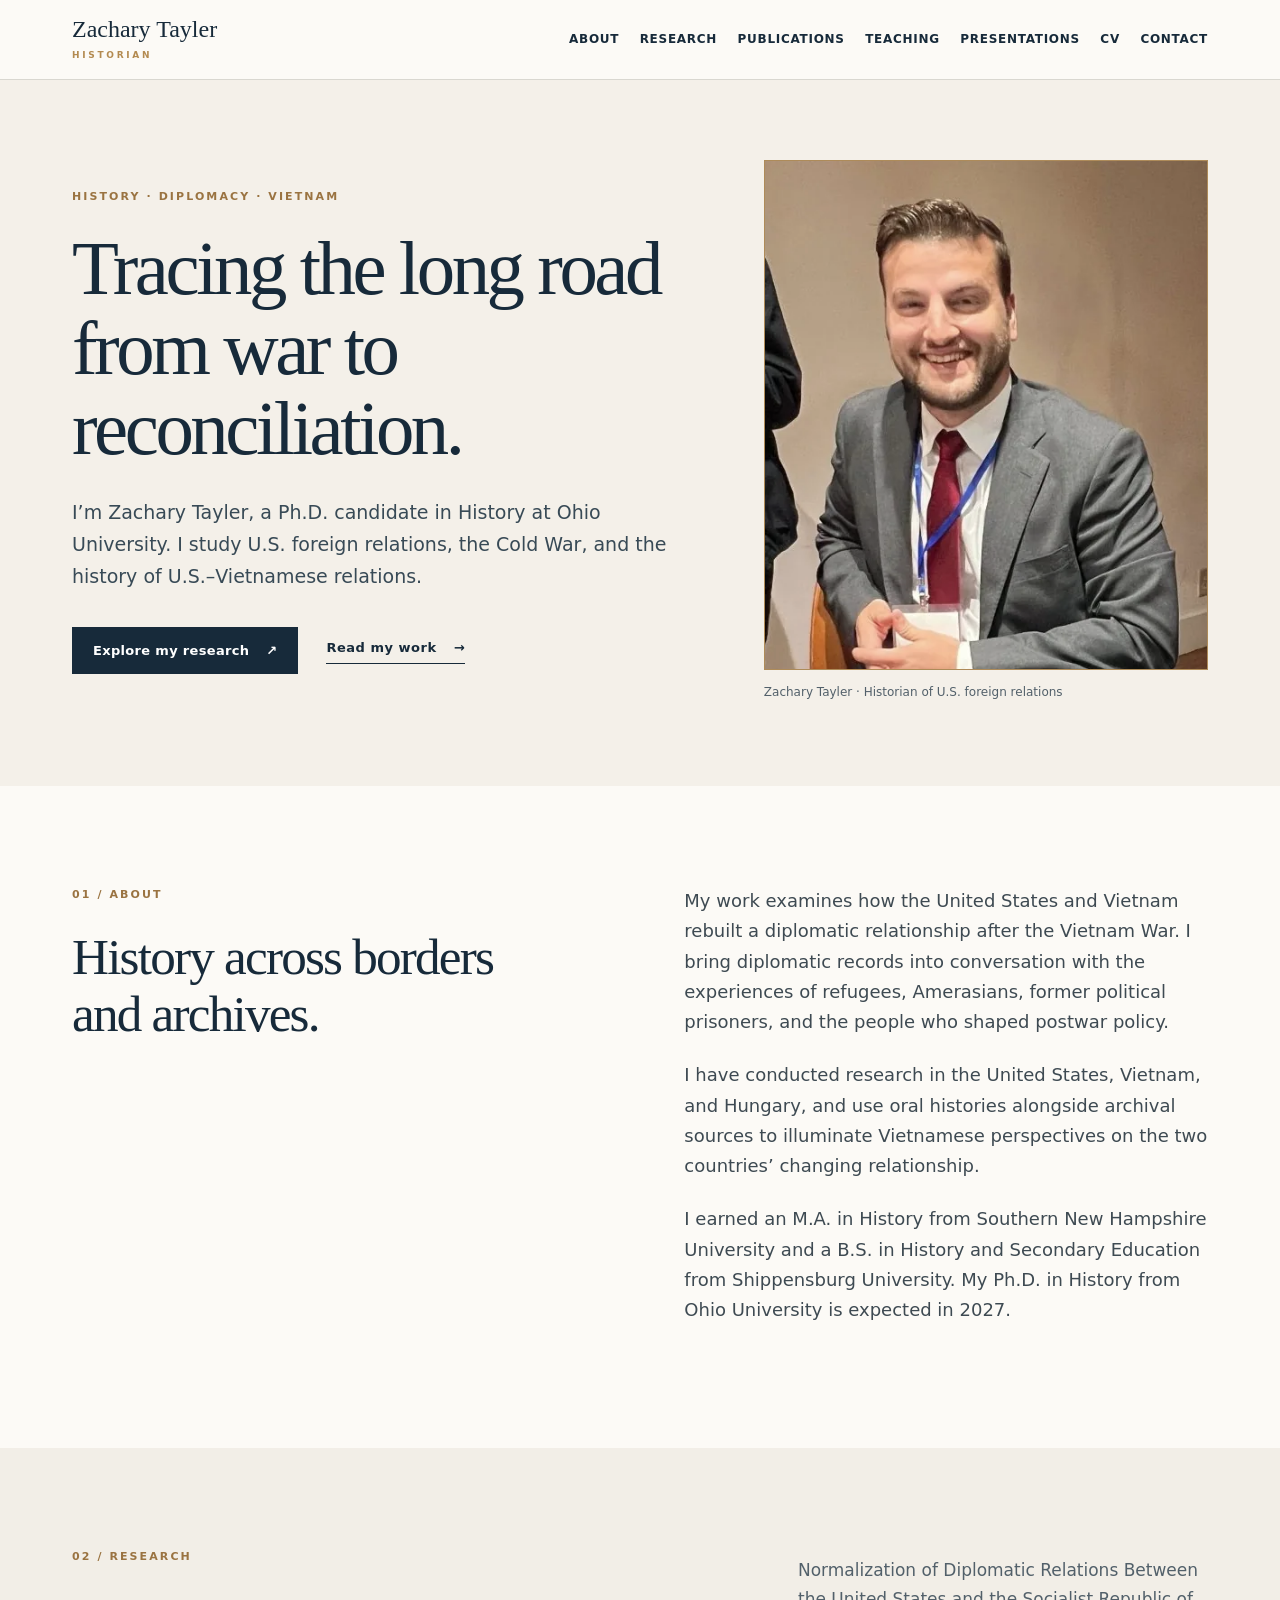
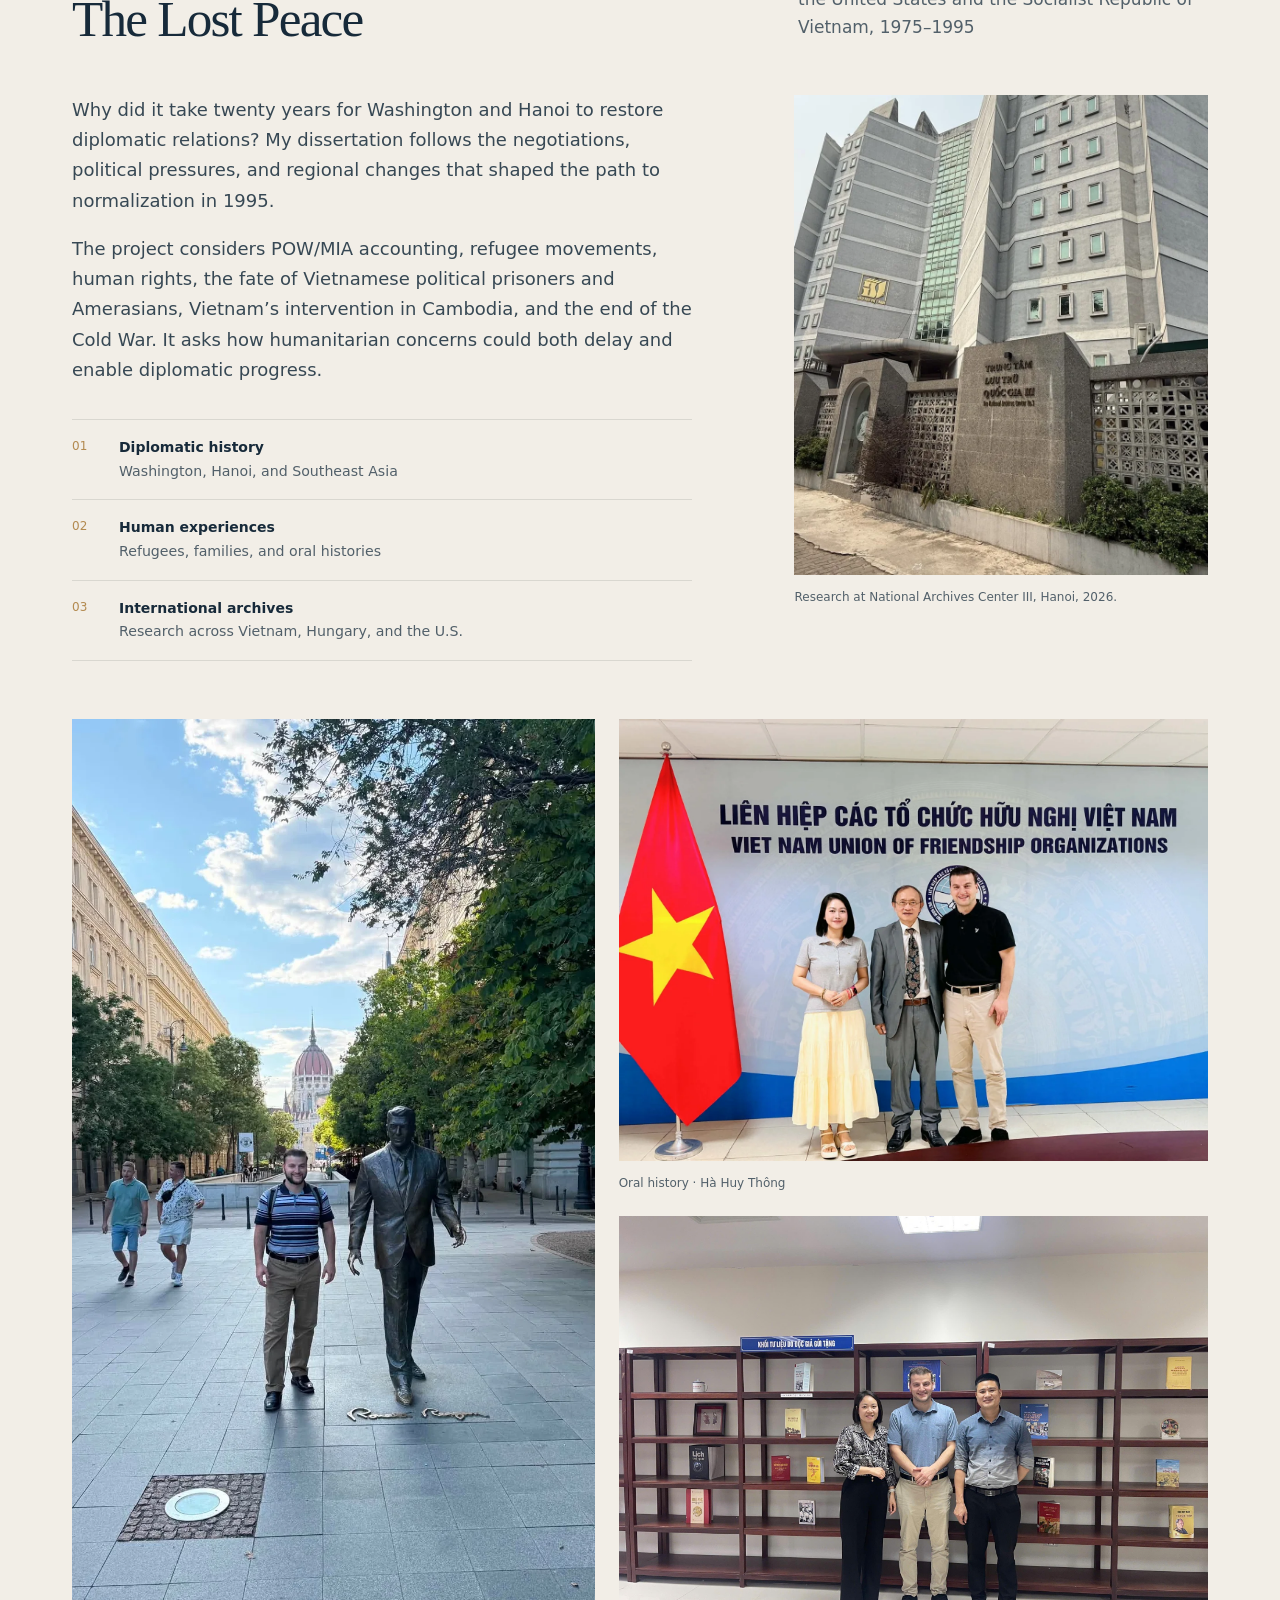
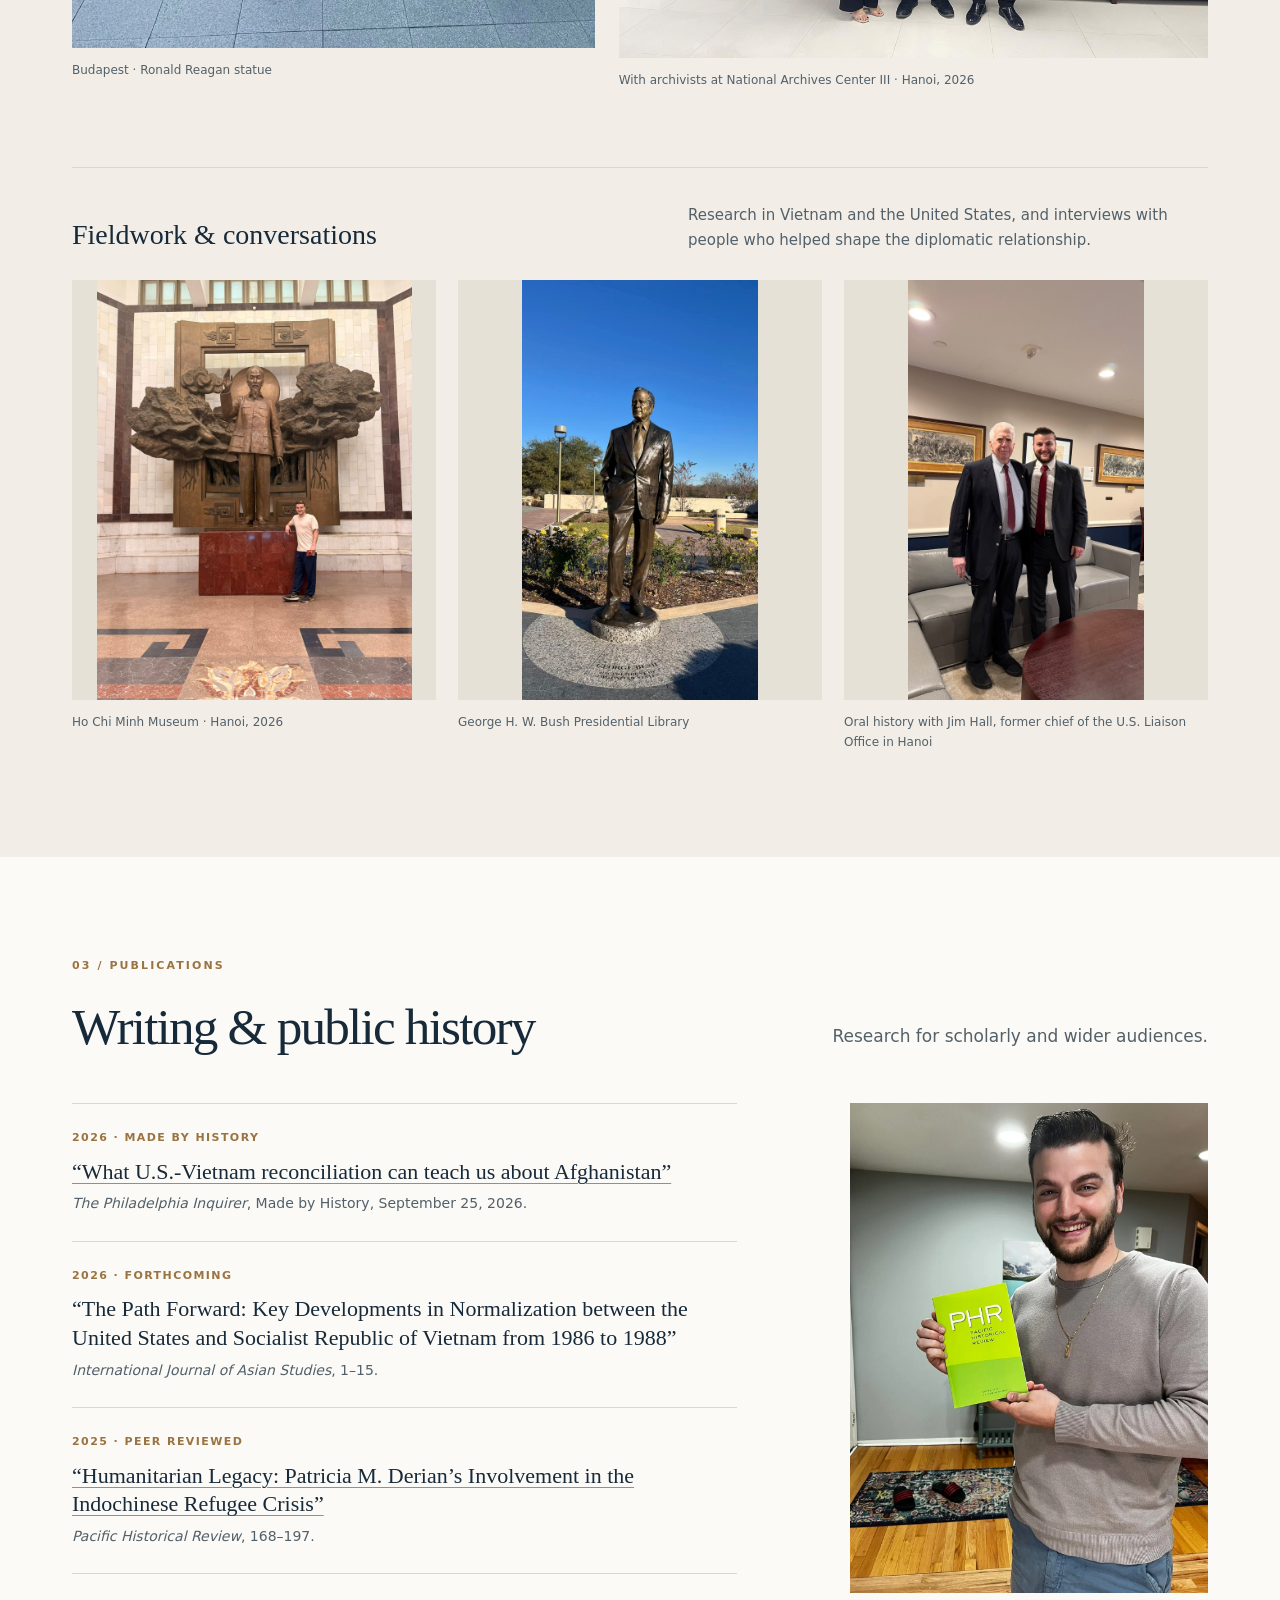
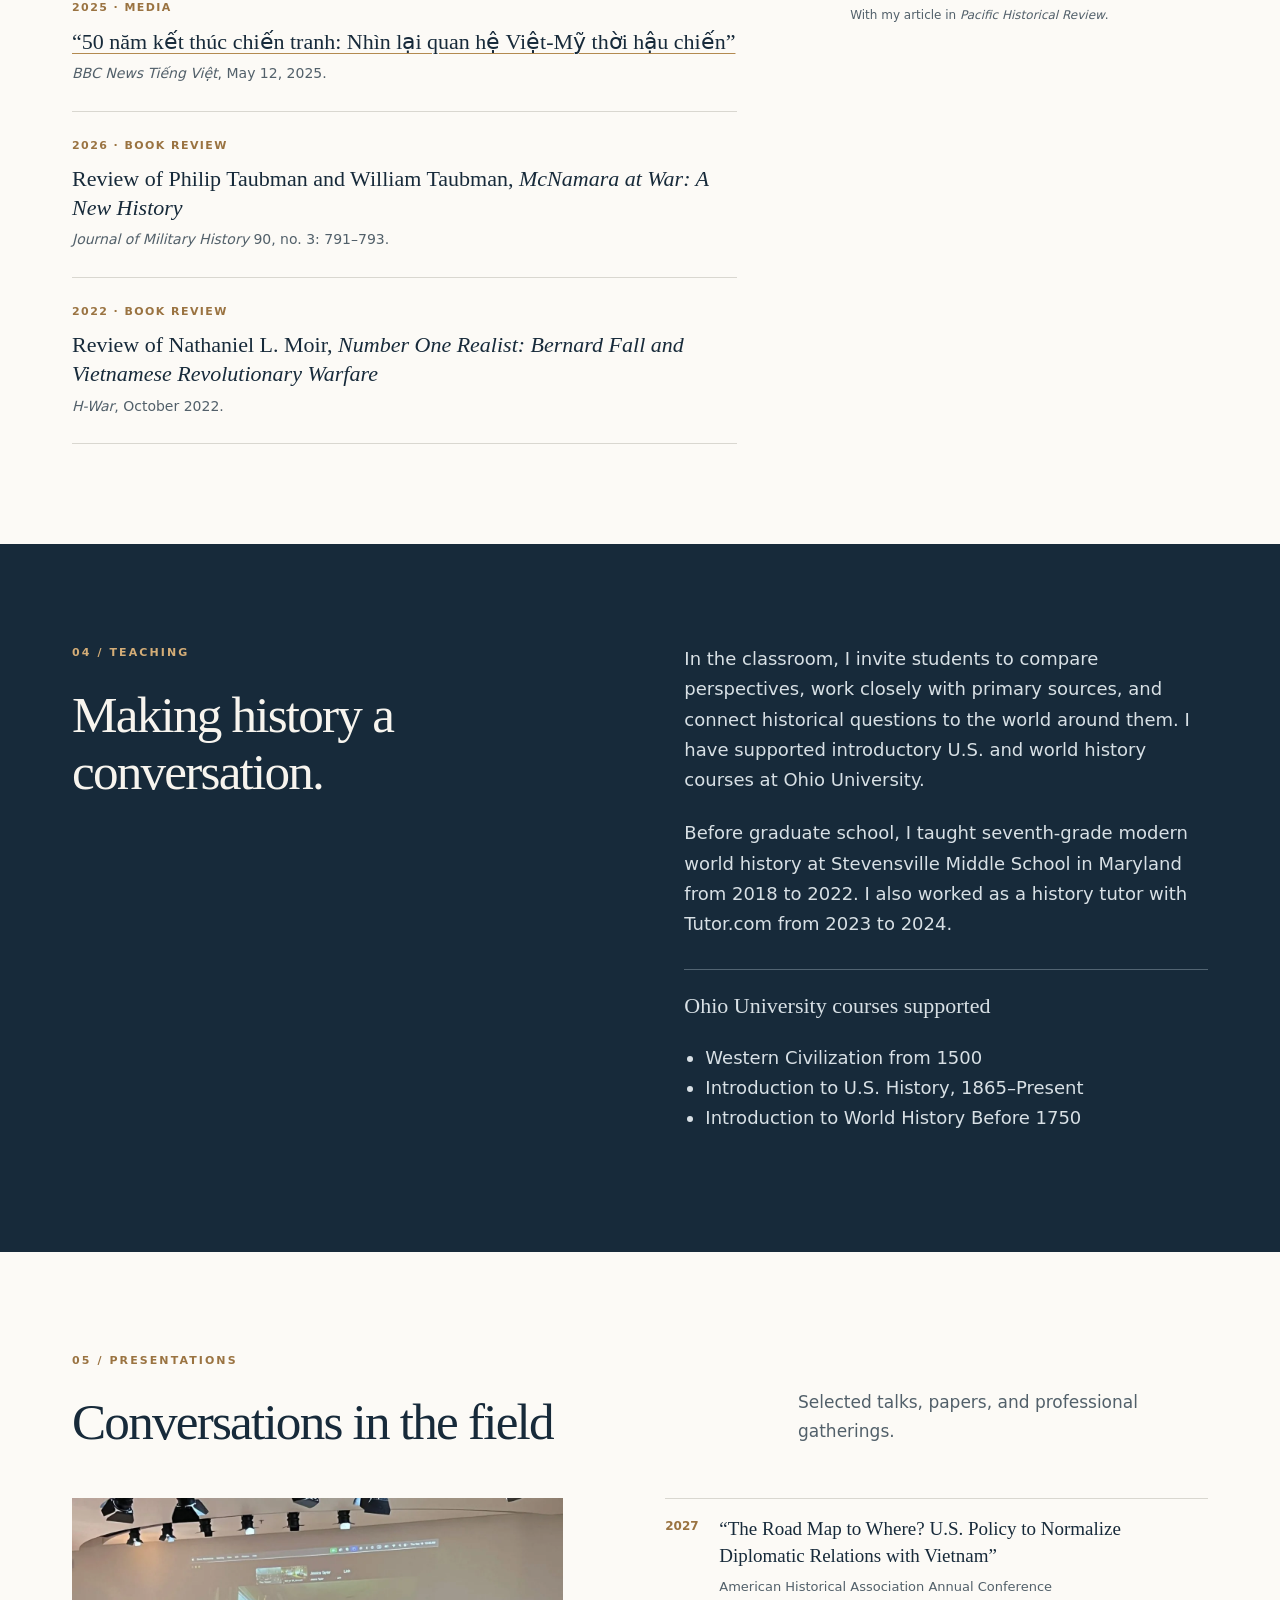
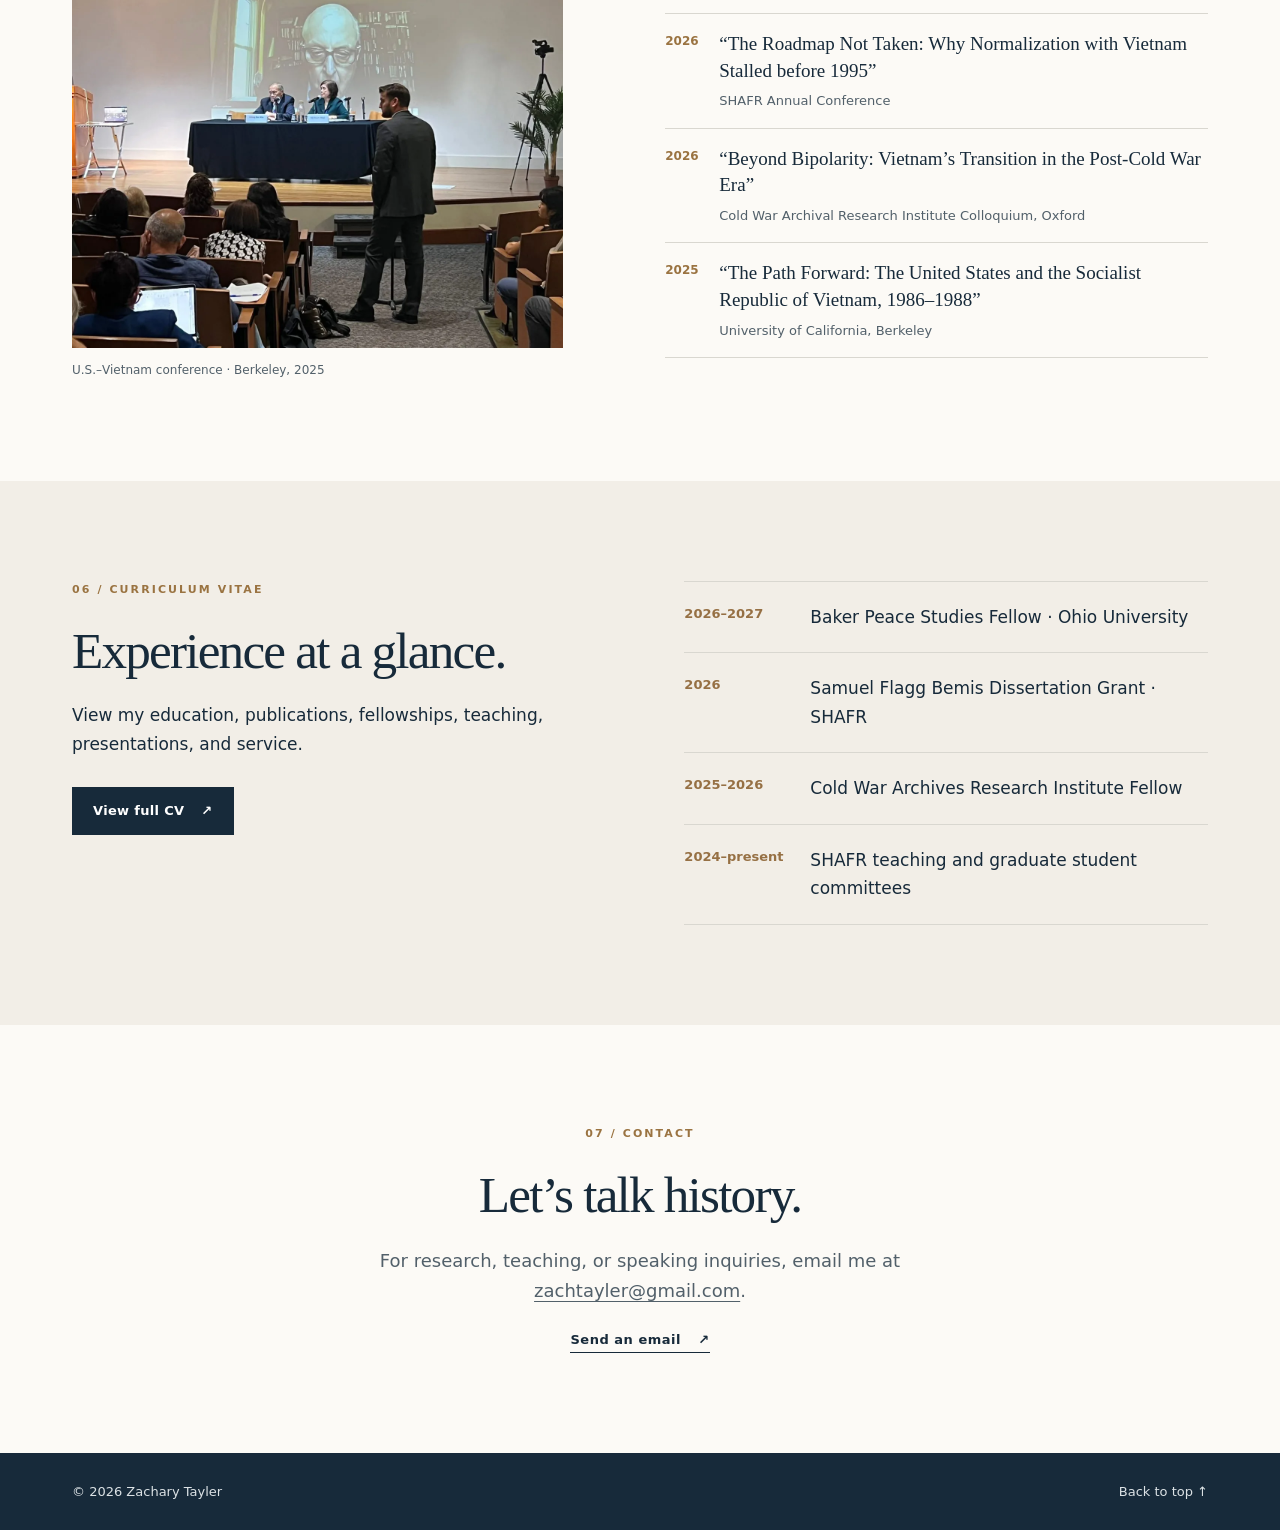
==== commit 17570f03: "Add files via upload" ====
--- a/index.html
+++ b/index.html
@@ -12,7 +12,7 @@
   <main id="main">
     <section id="home" class="hero"><div class="wrap hero-grid"><div class="hero-copy"><p class="eyebrow">HISTORY · DIPLOMACY · VIETNAM</p><h1>Tracing the long road from war to reconciliation.</h1><p class="hero-lede">I’m Zachary Tayler, a Ph.D. candidate in History at Ohio University. I study U.S. foreign relations, the Cold War, and the history of U.S.–Vietnamese relations.</p><div class="actions"><a class="button" href="#research">Explore my research <span aria-hidden="true">↗</span></a><a class="text-link" href="#publications">Read my work <span aria-hidden="true">→</span></a></div></div><figure class="portrait"><img src="headshot.webp" alt="Portrait of Zachary Tayler" width="490" height="564"><figcaption>Zachary Tayler · Historian of U.S. foreign relations</figcaption></figure></div></section>
     <section id="about" class="section about-section"><div class="wrap split"><div><p class="eyebrow">01 / ABOUT</p><h2>History across borders and archives.</h2></div><div class="body-copy"><p>My work examines how the United States and Vietnam rebuilt a diplomatic relationship after the Vietnam War. I bring diplomatic records into conversation with the experiences of refugees, Amerasians, former political prisoners, and the people who shaped postwar policy.</p><p>I have conducted research in the United States, Vietnam, and Hungary, and use oral histories alongside archival sources to illuminate Vietnamese perspectives on the two countries’ changing relationship.</p><p>I earned an M.A. in History from Southern New Hampshire University and a B.S. in History and Secondary Education from Shippensburg University. My Ph.D. in History from Ohio University is expected in 2027.</p></div></div></section>
-    <section id="research" class="section tinted"><div class="wrap"><div class="section-heading"><div><p class="eyebrow">02 / RESEARCH</p><h2>The Lost Peace</h2></div><p class="section-intro">Normalization of Diplomatic Relations Between the United States and the Socialist Republic of Vietnam, 1975–1995</p></div><div class="research-grid"><div class="research-text"><p>Why did it take twenty years for Washington and Hanoi to restore diplomatic relations? My dissertation follows the negotiations, political pressures, and regional changes that shaped the path to normalization in 1995.</p><p>The project considers POW/MIA accounting, refugee movements, human rights, the fate of Vietnamese political prisoners and Amerasians, Vietnam’s intervention in Cambodia, and the end of the Cold War. It asks how humanitarian concerns could both delay and enable diplomatic progress.</p><div class="research-points"><div><span>01</span><strong>Diplomatic history</strong><small>Washington, Hanoi, and Southeast Asia</small></div><div><span>02</span><strong>Human experiences</strong><small>Refugees, families, and oral histories</small></div><div><span>03</span><strong>International archives</strong><small>Research across Vietnam, Hungary, and the U.S.</small></div></div></div><figure class="feature-image"><img src="hanoi-archives.webp" alt="Zachary Tayler conducting research at National Archives Center III in Hanoi" loading="lazy"><figcaption>Research at National Archives Center III, Hanoi, 2026.</figcaption></figure></div><div class="photo-strip"><figure><img src="budapest-archives.webp" alt="Zachary Tayler beside a statue of Ronald Reagan in Budapest" loading="lazy"><figcaption>Budapest · Ronald Reagan statue</figcaption></figure><div class="photo-stack"><figure><img src="oral-history.webp" alt="Interview with Hà Huy Thông, former deputy liaison officer at the Vietnamese embassy in the United States" loading="lazy"><figcaption>Oral history · Hà Huy Thông</figcaption></figure><figure><img src="national-library-vietnam.jpg" alt="Entrance to the National Library of Vietnam in Hanoi" loading="lazy"><figcaption>National Library of Vietnam · Hanoi, 2026</figcaption></figure></div></div><div class="field-gallery"><div class="field-gallery-heading"><h3>Fieldwork &amp; conversations</h3><p>Research in Vietnam and the United States, and interviews with people who helped shape the diplomatic relationship.</p></div><div class="field-gallery-grid"><figure><img src="museum-hanoi.jpg" alt="Zachary Tayler beside a statue of Ho Chi Minh at the Ho Chi Minh Museum" loading="lazy"><figcaption>Ho Chi Minh Museum · Hanoi, 2026</figcaption></figure><figure><img src="bush-library.jpg" alt="Statue of George H. W. Bush at his presidential library" loading="lazy"><figcaption>George H. W. Bush Presidential Library</figcaption></figure><figure><img src="jim-hall-interview.jpg" alt="Zachary Tayler with Jim Hall after an oral history interview" loading="lazy"><figcaption>Oral history with Jim Hall, former chief of the U.S. Liaison Office in Hanoi</figcaption></figure></div></div></div></section>
+    <section id="research" class="section tinted"><div class="wrap"><div class="section-heading"><div><p class="eyebrow">02 / RESEARCH</p><h2>The Lost Peace</h2></div><p class="section-intro">Normalization of Diplomatic Relations Between the United States and the Socialist Republic of Vietnam, 1975–1995</p></div><div class="research-grid"><div class="research-text"><p>Why did it take twenty years for Washington and Hanoi to restore diplomatic relations? My dissertation follows the negotiations, political pressures, and regional changes that shaped the path to normalization in 1995.</p><p>The project considers POW/MIA accounting, refugee movements, human rights, the fate of Vietnamese political prisoners and Amerasians, Vietnam’s intervention in Cambodia, and the end of the Cold War. It asks how humanitarian concerns could both delay and enable diplomatic progress.</p><div class="research-points"><div><span>01</span><strong>Diplomatic history</strong><small>Washington, Hanoi, and Southeast Asia</small></div><div><span>02</span><strong>Human experiences</strong><small>Refugees, families, and oral histories</small></div><div><span>03</span><strong>International archives</strong><small>Research across Vietnam, Hungary, and the U.S.</small></div></div></div><figure class="feature-image"><img src="hanoi-archives.webp" alt="Zachary Tayler conducting research at National Archives Center III in Hanoi" loading="lazy"><figcaption>Research at National Archives Center III, Hanoi, 2026.</figcaption></figure></div><div class="photo-strip"><figure><img src="budapest-archives.webp" alt="Zachary Tayler beside a statue of Ronald Reagan in Budapest" loading="lazy"><figcaption>Budapest · Ronald Reagan statue</figcaption></figure><div class="photo-stack"><figure><img src="oral-history.webp" alt="Interview with Hà Huy Thông, former deputy liaison officer at the Vietnamese embassy in the United States" loading="lazy"><figcaption>Oral history · Hà Huy Thông</figcaption></figure><figure><img src="archives-iii-archivists.jpg" alt="Zachary Tayler with two archivists at National Archives Center III in Hanoi" loading="lazy"><figcaption>With archivists at National Archives Center III · Hanoi, 2026</figcaption></figure></div></div><div class="field-gallery"><div class="field-gallery-heading"><h3>Fieldwork &amp; conversations</h3><p>Research in Vietnam and the United States, and interviews with people who helped shape the diplomatic relationship.</p></div><div class="field-gallery-grid"><figure><img src="museum-hanoi.jpg" alt="Zachary Tayler beside a statue of Ho Chi Minh at the Ho Chi Minh Museum" loading="lazy"><figcaption>Ho Chi Minh Museum · Hanoi, 2026</figcaption></figure><figure><img src="bush-library.jpg" alt="Statue of George H. W. Bush at his presidential library" loading="lazy"><figcaption>George H. W. Bush Presidential Library</figcaption></figure><figure><img src="jim-hall-interview.jpg" alt="Zachary Tayler with Jim Hall after an oral history interview" loading="lazy"><figcaption>Oral history with Jim Hall, former chief of the U.S. Liaison Office in Hanoi</figcaption></figure></div></div></div></section>
     <section id="publications" class="section"><div class="wrap"><div class="section-heading"><div><p class="eyebrow">03 / PUBLICATIONS</p><h2>Writing &amp; public history</h2></div><p class="section-intro">Research for scholarly and wider audiences.</p></div><div class="publication-layout"><div class="publication-list"><article class="pub"><span class="year">2026 · MADE BY HISTORY</span><h3><a href="https://www.inquirer.com/news/nation-world/afghanistan-diplomacy-vietnam-wars-20260925.html">“What U.S.-Vietnam reconciliation can teach us about Afghanistan”</a></h3><p><em>The Philadelphia Inquirer</em>, Made by History, September 25, 2026.</p></article><article class="pub"><span class="year">2026 · FORTHCOMING</span><h3>“The Path Forward: Key Developments in Normalization between the United States and Socialist Republic of Vietnam from 1986 to 1988”</h3><p><em>International Journal of Asian Studies</em>, 1–15.</p></article><article class="pub"><span class="year">2025 · PEER REVIEWED</span><h3><a href="https://doi.org/10.1525/phr.2025.94.2.168">“Humanitarian Legacy: Patricia M. Derian’s Involvement in the Indochinese Refugee Crisis”</a></h3><p><em>Pacific Historical Review</em>, 168–197.</p></article><article class="pub"><span class="year">2025 · MEDIA</span><h3><a href="https://www.bbc.com/vietnamese/articles/cj42xdwv95po">“50 năm kết thúc chiến tranh: Nhìn lại quan hệ Việt-Mỹ thời hậu chiến”</a></h3><p><em>BBC News Tiếng Việt</em>, May 12, 2025.</p></article><article class="pub"><span class="year">2026 · BOOK REVIEW</span><h3>Review of Philip Taubman and William Taubman, <em>McNamara at War: A New History</em></h3><p><em>Journal of Military History</em> 90, no. 3: 791–793.</p></article><article class="pub"><span class="year">2022 · BOOK REVIEW</span><h3>Review of Nathaniel L. Moir, <em>Number One Realist: Bernard Fall and Vietnamese Revolutionary Warfare</em></h3><p><em>H-War</em>, October 2022.</p></article></div><figure class="publication-image"><img src="phr-publication.webp" alt="Zachary Tayler with his published article in Pacific Historical Review" loading="lazy"><figcaption>With my article in <em>Pacific Historical Review</em>.</figcaption></figure></div></div></section>
     <section id="teaching" class="section dark"><div class="wrap split"><div><p class="eyebrow">04 / TEACHING</p><h2>Making history a conversation.</h2></div><div class="body-copy"><p>In the classroom, I invite students to compare perspectives, work closely with primary sources, and connect historical questions to the world around them. I have supported introductory U.S. and world history courses at Ohio University.</p><p>Before graduate school, I taught seventh-grade modern world history at Stevensville Middle School in Maryland from 2018 to 2022. I also worked as a history tutor with Tutor.com from 2023 to 2024.</p><div class="course-list"><h3>Ohio University courses supported</h3><ul><li>Western Civilization from 1500</li><li>Introduction to U.S. History, 1865–Present</li><li>Introduction to World History Before 1750</li></ul></div></div></div></section>
     <section id="presentations" class="section"><div class="wrap"><div class="section-heading"><div><p class="eyebrow">05 / PRESENTATIONS</p><h2>Conversations in the field</h2></div><p class="section-intro">Selected talks, papers, and professional gatherings.</p></div><div class="presentation-grid"><figure><img src="berkeley-conference.webp" alt="At a U.S.–Vietnam conference at the University of California, Berkeley in September 2025" loading="lazy"><figcaption>U.S.–Vietnam conference · Berkeley, 2025</figcaption></figure><div class="talk-list"><div><span>2027</span><p>“The Road Map to Where? U.S. Policy to Normalize Diplomatic Relations with Vietnam”<small>American Historical Association Annual Conference</small></p></div><div><span>2026</span><p>“The Roadmap Not Taken: Why Normalization with Vietnam Stalled before 1995”<small>SHAFR Annual Conference</small></p></div><div><span>2026</span><p>“Beyond Bipolarity: Vietnam’s Transition in the Post-Cold War Era”<small>Cold War Archival Research Institute Colloquium, Oxford</small></p></div><div><span>2025</span><p>“The Path Forward: The United States and the Socialist Republic of Vietnam, 1986–1988”<small>University of California, Berkeley</small></p></div></div></div></div></section>
--- a/styles.css
+++ b/styles.css
@@ -13,3 +13,33 @@
 
 /* Research photo pair: stack the National Library beneath the Hà Huy Thông interview. */
 .photo-strip .photo-stack{display:grid;gap:24px;align-content:start}.photo-strip .photo-stack figure:first-child img{width:100%;height:330px;object-fit:cover}.photo-strip .photo-stack figure:nth-child(2) img{width:100%;height:470px;object-fit:contain;background:#e6e1d7}@media(max-width:680px){.photo-strip{grid-template-columns:1fr}.photo-strip>figure:first-child{max-width:400px;margin:auto}.photo-strip .photo-stack figure:first-child img{height:auto;max-height:360px;object-fit:contain}.photo-strip .photo-stack figure:nth-child(2) img{height:auto;max-height:550px;object-fit:contain}}
+/* Keep both research photos fully visible and match their combined height to the Reagan portrait. */
+@media(min-width:681px){
+  .photo-strip{align-items:stretch}
+  .photo-strip>.photo-stack{height:100%;min-height:0;display:grid;grid-template-rows:repeat(2,minmax(0,1fr));gap:18px}
+  .photo-strip>.photo-stack figure{display:flex;flex-direction:column;min-height:0}
+  .photo-strip>.photo-stack figure:first-child img,
+  .photo-strip>.photo-stack figure:nth-child(2) img{display:block;width:100%;height:0;min-height:0;flex:1 1 0;object-fit:contain;object-position:center;background:#e6e1d7}
+  .photo-strip>.photo-stack figcaption{flex:none;min-height:25px}
+}
+@media(max-width:680px){
+  .photo-strip>.photo-stack{display:block;height:auto}
+  .photo-strip>.photo-stack figure+figure{margin-top:24px}
+  .photo-strip>.photo-stack figure:first-child img,
+  .photo-strip>.photo-stack figure:nth-child(2) img{display:block;width:100%;height:auto;max-height:none;object-fit:contain;background:transparent}
+}
+
+/* Natural aspect ratios: Reagan portrait beside two uncropped landscape photos. */
+@media(min-width:681px){
+  .photo-strip{grid-template-columns:minmax(0,47fr) minmax(0,53fr);gap:24px;align-items:start}
+  .photo-strip>.photo-stack{display:grid;height:auto;grid-template-rows:auto auto;gap:18px;align-content:start}
+  .photo-strip>.photo-stack figure{display:block;height:auto}
+  .photo-strip>figure:first-child img,
+  .photo-strip>.photo-stack figure:first-child img,
+  .photo-strip>.photo-stack figure:nth-child(2) img{display:block;width:100%;height:auto;min-height:0;max-height:none;aspect-ratio:auto;flex:none;object-fit:contain;object-position:center;background:transparent}
+}
+.photo-strip img{border:0;box-shadow:none;background:transparent}
+@media(max-width:680px){
+  .photo-strip>.photo-stack figure:first-child img,
+  .photo-strip>.photo-stack figure:nth-child(2) img{width:100%;height:auto;max-height:none;object-fit:contain;background:transparent}
+}
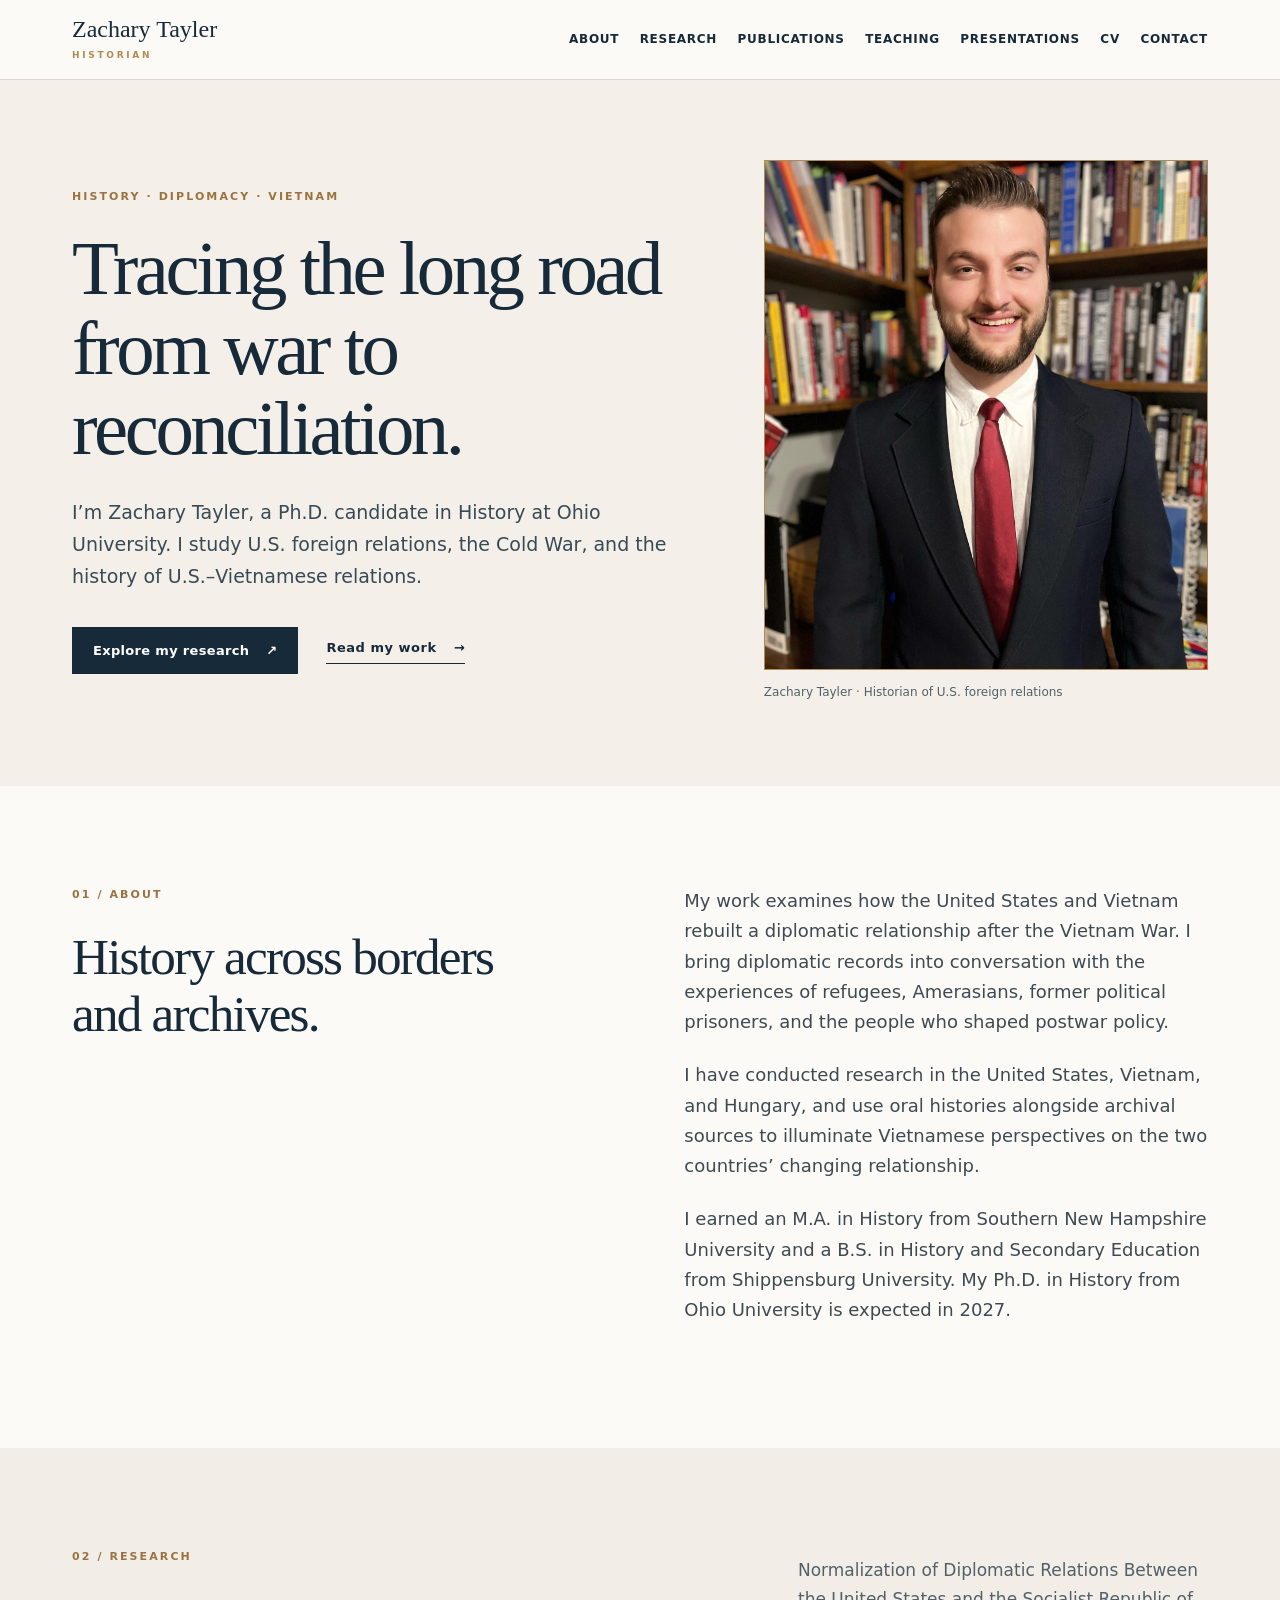
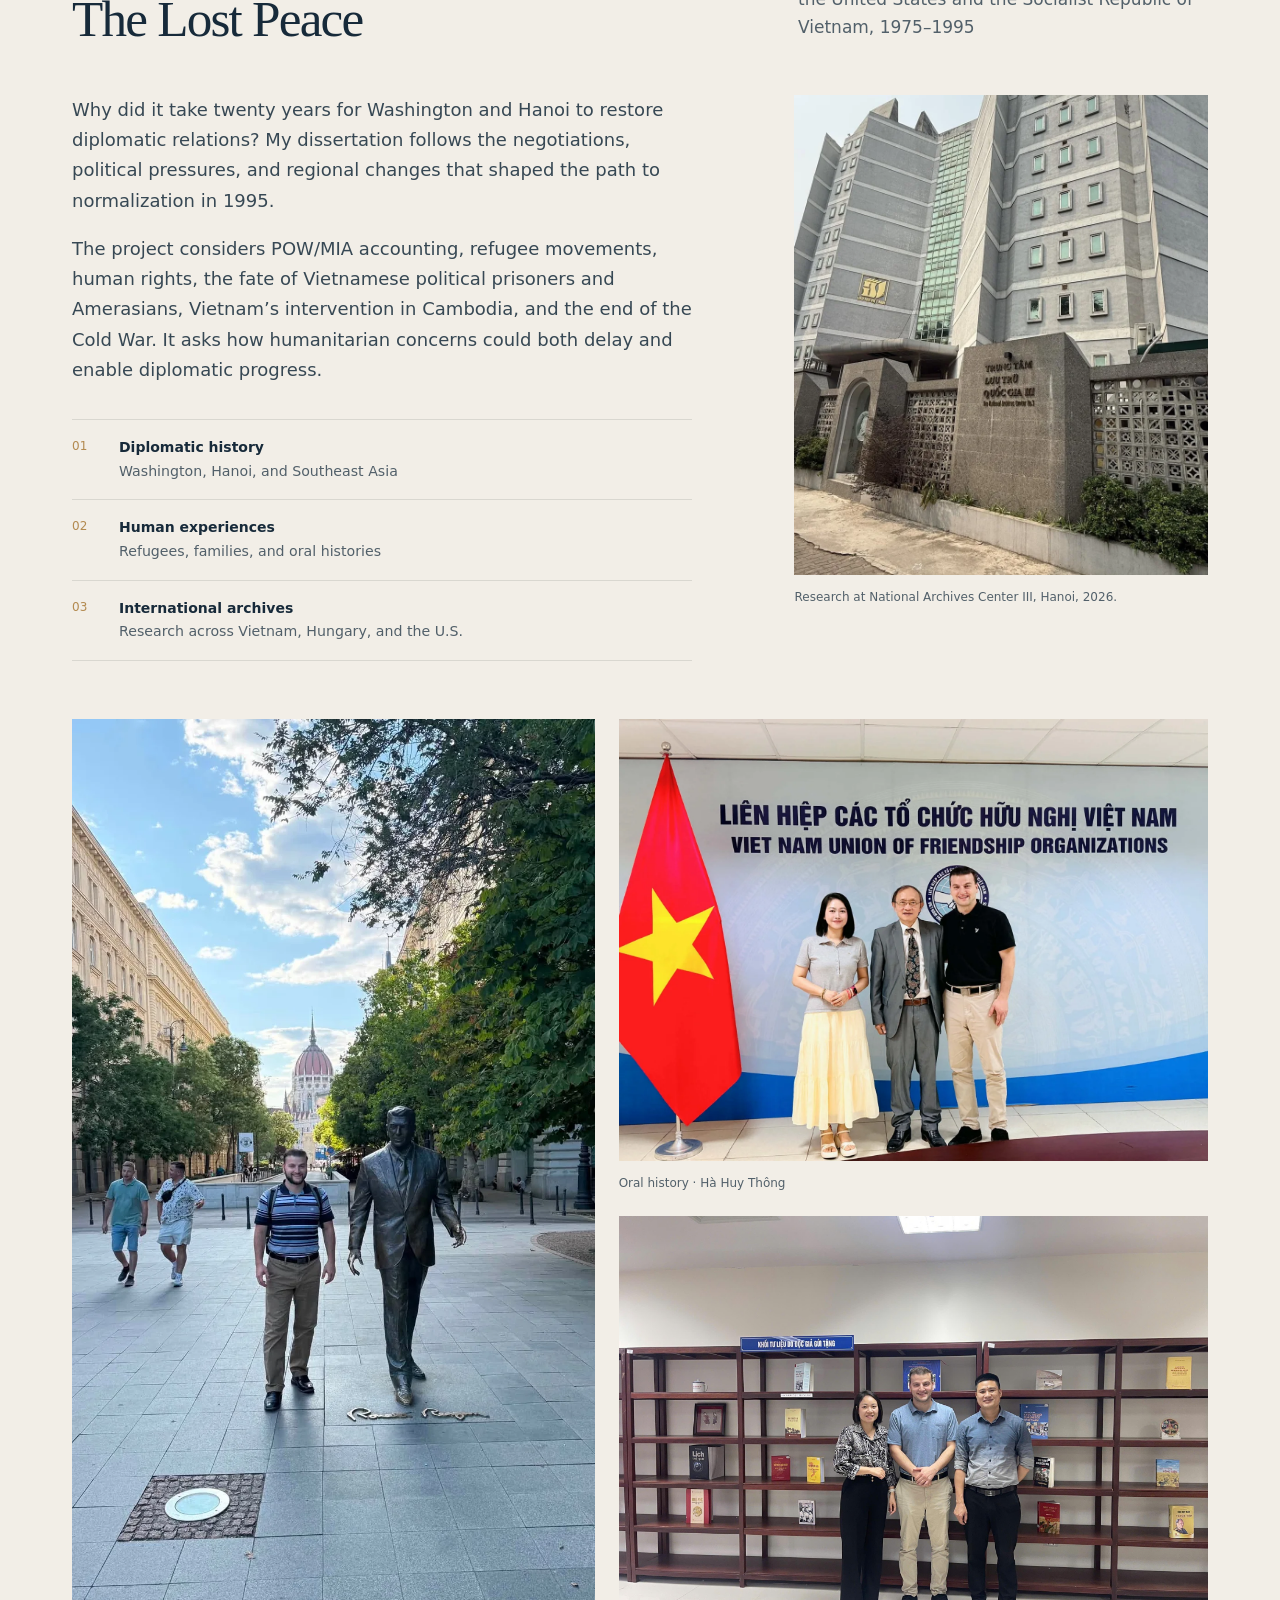
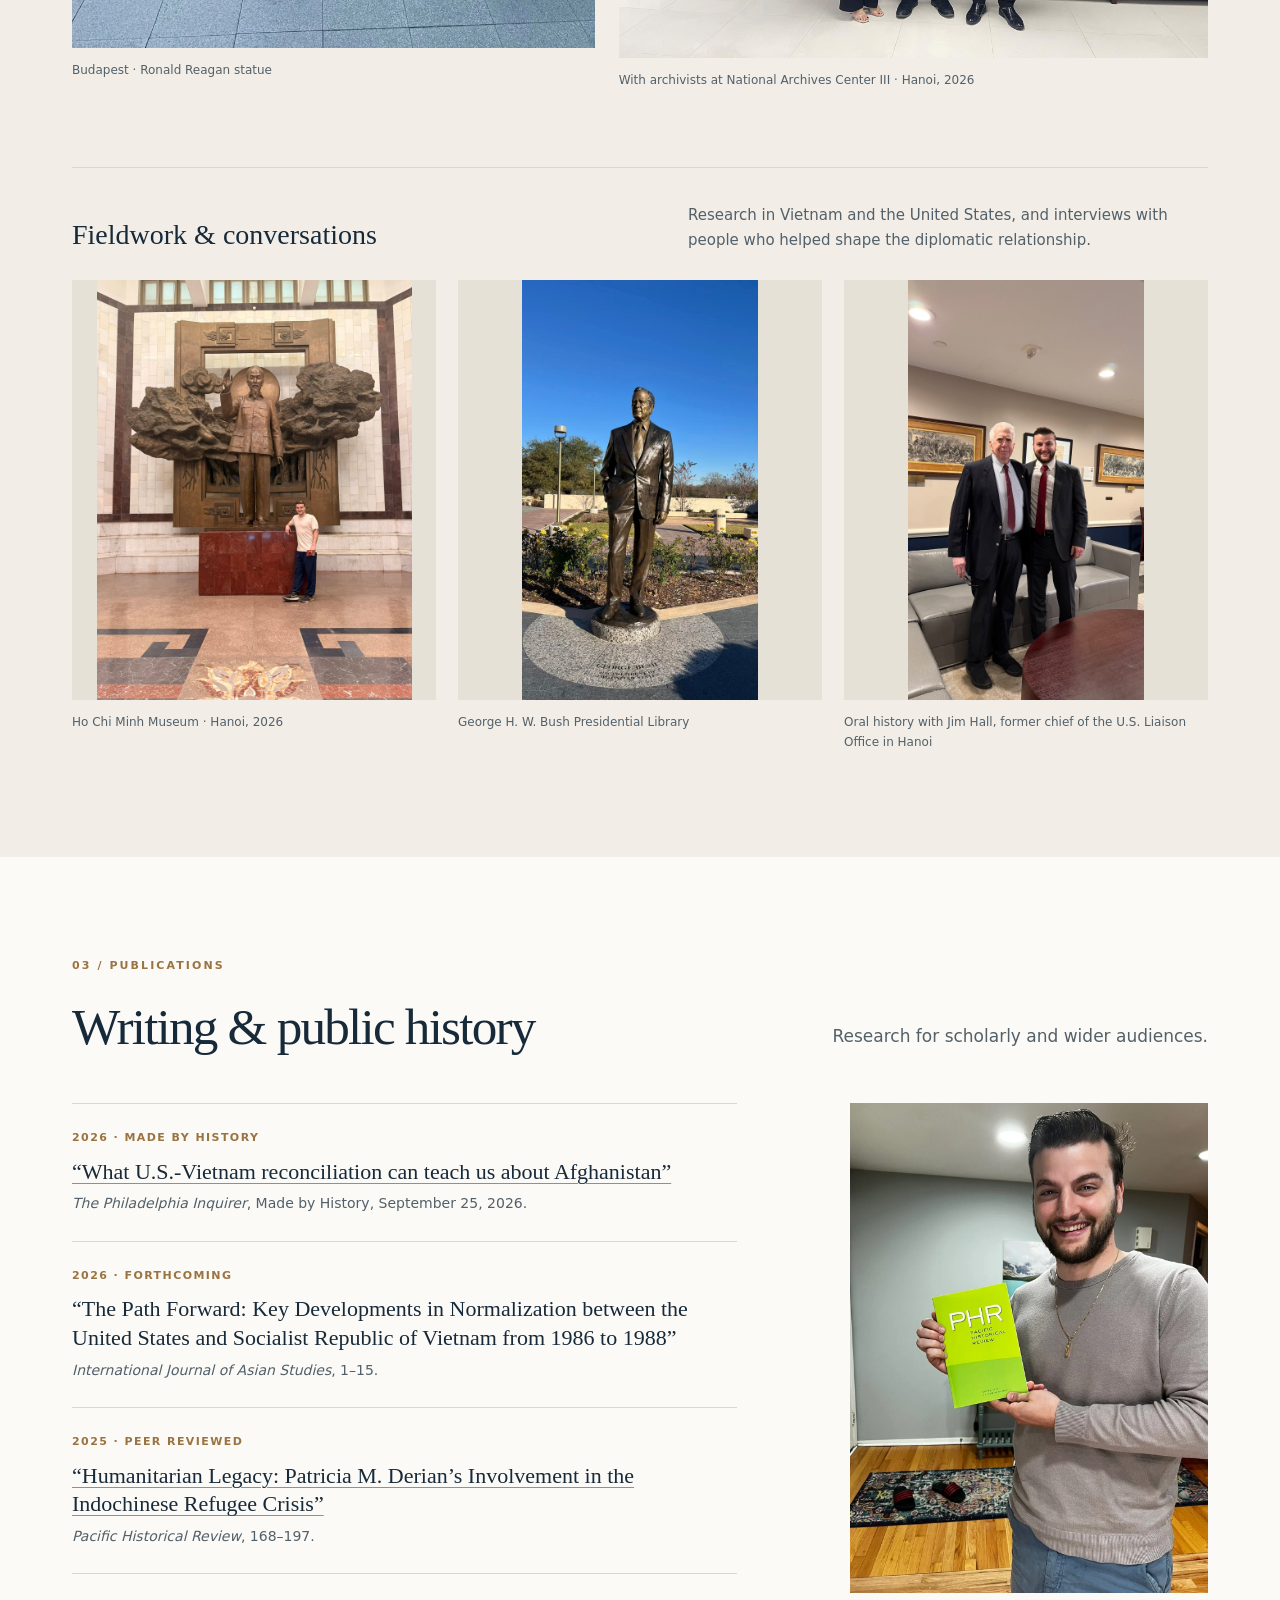
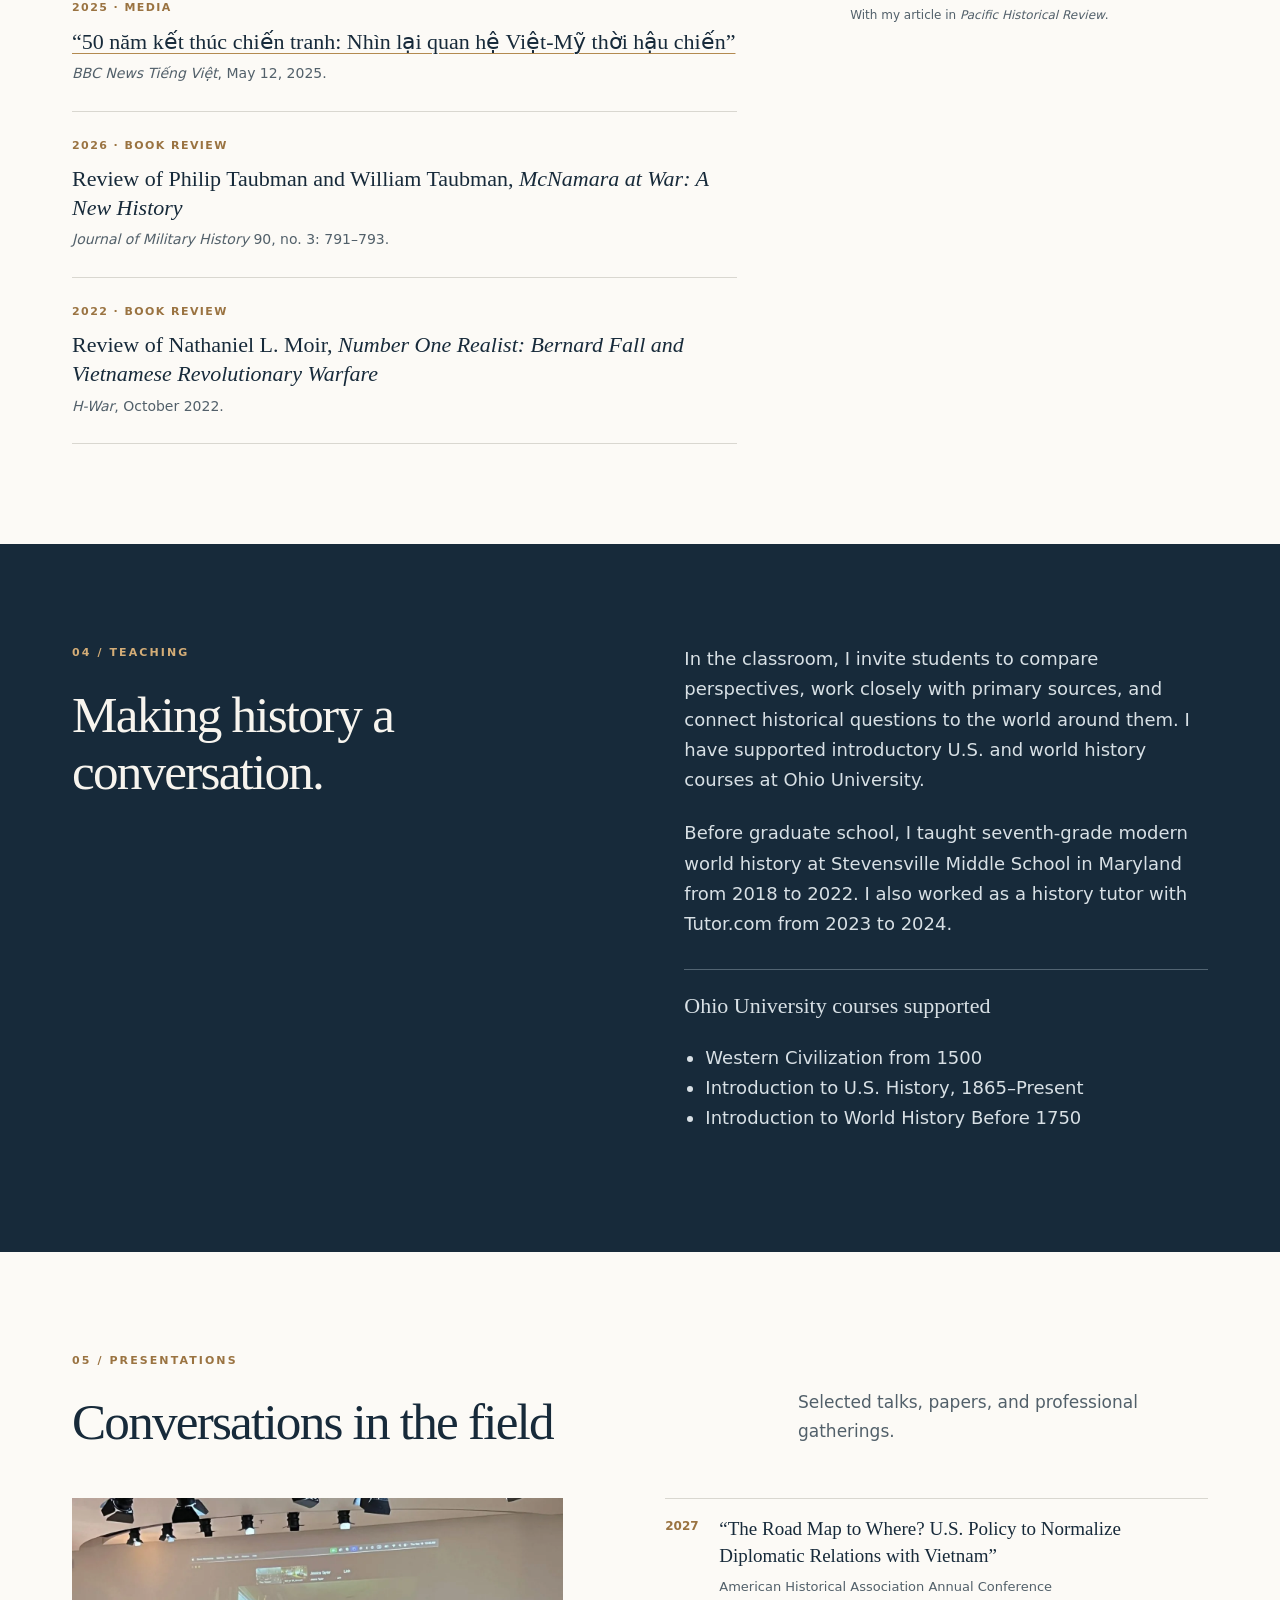
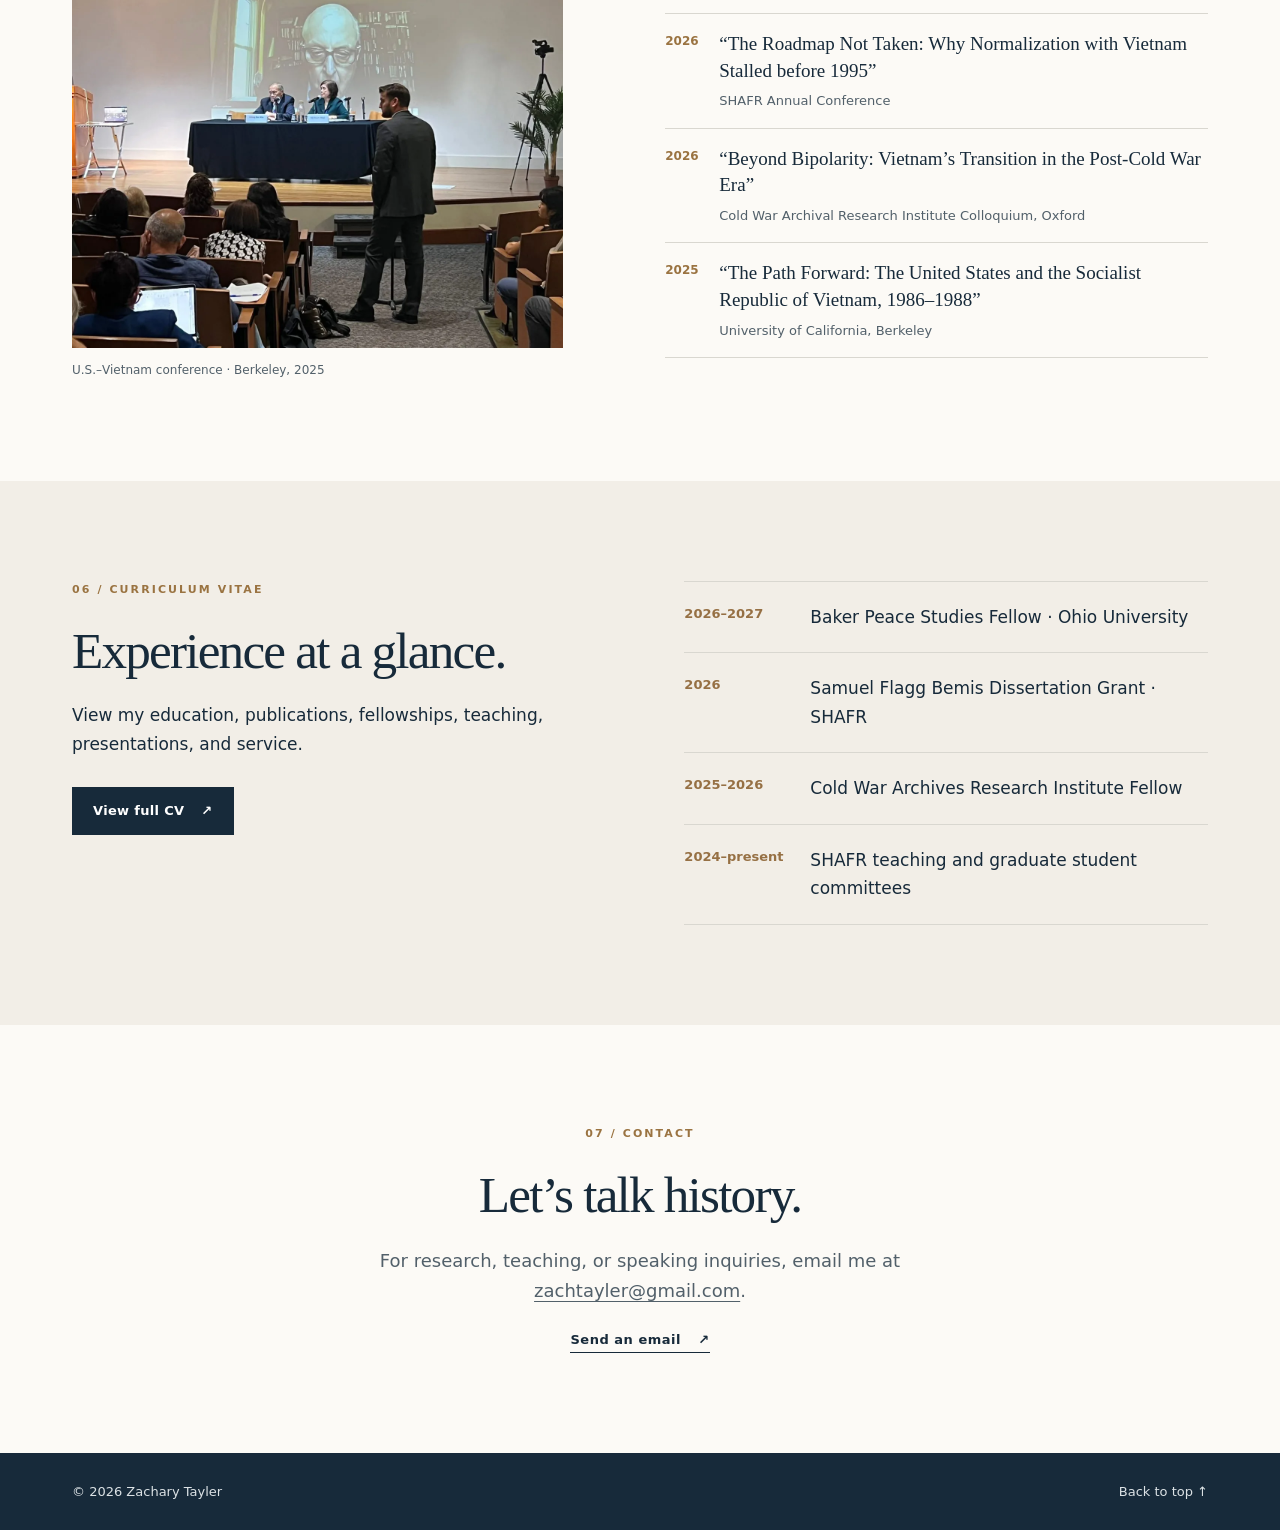
==== commit c891c503: "Add files via upload" ====
--- a/index.html
+++ b/index.html
@@ -10,7 +10,7 @@
   <a class="skip" href="#main">Skip to content</a>
   <header class="site-header"><div class="wrap header-inner"><a class="wordmark" href="#home">Zachary Tayler<span>HISTORIAN</span></a><button class="menu-toggle" type="button" aria-expanded="false" aria-controls="site-nav">Menu <span aria-hidden="true">☰</span></button><nav id="site-nav" aria-label="Main navigation"><a href="#about">About</a><a href="#research">Research</a><a href="#publications">Publications</a><a href="#teaching">Teaching</a><a href="#presentations">Presentations</a><a href="#cv">CV</a><a href="#contact">Contact</a></nav></div></header>
   <main id="main">
-    <section id="home" class="hero"><div class="wrap hero-grid"><div class="hero-copy"><p class="eyebrow">HISTORY · DIPLOMACY · VIETNAM</p><h1>Tracing the long road from war to reconciliation.</h1><p class="hero-lede">I’m Zachary Tayler, a Ph.D. candidate in History at Ohio University. I study U.S. foreign relations, the Cold War, and the history of U.S.–Vietnamese relations.</p><div class="actions"><a class="button" href="#research">Explore my research <span aria-hidden="true">↗</span></a><a class="text-link" href="#publications">Read my work <span aria-hidden="true">→</span></a></div></div><figure class="portrait"><img src="headshot.webp" alt="Portrait of Zachary Tayler" width="490" height="564"><figcaption>Zachary Tayler · Historian of U.S. foreign relations</figcaption></figure></div></section>
+    <section id="home" class="hero"><div class="wrap hero-grid"><div class="hero-copy"><p class="eyebrow">HISTORY · DIPLOMACY · VIETNAM</p><h1>Tracing the long road from war to reconciliation.</h1><p class="hero-lede">I’m Zachary Tayler, a Ph.D. candidate in History at Ohio University. I study U.S. foreign relations, the Cold War, and the history of U.S.–Vietnamese relations.</p><div class="actions"><a class="button" href="#research">Explore my research <span aria-hidden="true">↗</span></a><a class="text-link" href="#publications">Read my work <span aria-hidden="true">→</span></a></div></div><figure class="portrait"><img src="main-portrait.jpg" alt="Portrait of Zachary Tayler in front of bookshelves" width="1536" height="2048"><figcaption>Zachary Tayler · Historian of U.S. foreign relations</figcaption></figure></div></section>
     <section id="about" class="section about-section"><div class="wrap split"><div><p class="eyebrow">01 / ABOUT</p><h2>History across borders and archives.</h2></div><div class="body-copy"><p>My work examines how the United States and Vietnam rebuilt a diplomatic relationship after the Vietnam War. I bring diplomatic records into conversation with the experiences of refugees, Amerasians, former political prisoners, and the people who shaped postwar policy.</p><p>I have conducted research in the United States, Vietnam, and Hungary, and use oral histories alongside archival sources to illuminate Vietnamese perspectives on the two countries’ changing relationship.</p><p>I earned an M.A. in History from Southern New Hampshire University and a B.S. in History and Secondary Education from Shippensburg University. My Ph.D. in History from Ohio University is expected in 2027.</p></div></div></section>
     <section id="research" class="section tinted"><div class="wrap"><div class="section-heading"><div><p class="eyebrow">02 / RESEARCH</p><h2>The Lost Peace</h2></div><p class="section-intro">Normalization of Diplomatic Relations Between the United States and the Socialist Republic of Vietnam, 1975–1995</p></div><div class="research-grid"><div class="research-text"><p>Why did it take twenty years for Washington and Hanoi to restore diplomatic relations? My dissertation follows the negotiations, political pressures, and regional changes that shaped the path to normalization in 1995.</p><p>The project considers POW/MIA accounting, refugee movements, human rights, the fate of Vietnamese political prisoners and Amerasians, Vietnam’s intervention in Cambodia, and the end of the Cold War. It asks how humanitarian concerns could both delay and enable diplomatic progress.</p><div class="research-points"><div><span>01</span><strong>Diplomatic history</strong><small>Washington, Hanoi, and Southeast Asia</small></div><div><span>02</span><strong>Human experiences</strong><small>Refugees, families, and oral histories</small></div><div><span>03</span><strong>International archives</strong><small>Research across Vietnam, Hungary, and the U.S.</small></div></div></div><figure class="feature-image"><img src="hanoi-archives.webp" alt="Zachary Tayler conducting research at National Archives Center III in Hanoi" loading="lazy"><figcaption>Research at National Archives Center III, Hanoi, 2026.</figcaption></figure></div><div class="photo-strip"><figure><img src="budapest-archives.webp" alt="Zachary Tayler beside a statue of Ronald Reagan in Budapest" loading="lazy"><figcaption>Budapest · Ronald Reagan statue</figcaption></figure><div class="photo-stack"><figure><img src="oral-history.webp" alt="Interview with Hà Huy Thông, former deputy liaison officer at the Vietnamese embassy in the United States" loading="lazy"><figcaption>Oral history · Hà Huy Thông</figcaption></figure><figure><img src="archives-iii-archivists.jpg" alt="Zachary Tayler with two archivists at National Archives Center III in Hanoi" loading="lazy"><figcaption>With archivists at National Archives Center III · Hanoi, 2026</figcaption></figure></div></div><div class="field-gallery"><div class="field-gallery-heading"><h3>Fieldwork &amp; conversations</h3><p>Research in Vietnam and the United States, and interviews with people who helped shape the diplomatic relationship.</p></div><div class="field-gallery-grid"><figure><img src="museum-hanoi.jpg" alt="Zachary Tayler beside a statue of Ho Chi Minh at the Ho Chi Minh Museum" loading="lazy"><figcaption>Ho Chi Minh Museum · Hanoi, 2026</figcaption></figure><figure><img src="bush-library.jpg" alt="Statue of George H. W. Bush at his presidential library" loading="lazy"><figcaption>George H. W. Bush Presidential Library</figcaption></figure><figure><img src="jim-hall-interview.jpg" alt="Zachary Tayler with Jim Hall after an oral history interview" loading="lazy"><figcaption>Oral history with Jim Hall, former chief of the U.S. Liaison Office in Hanoi</figcaption></figure></div></div></div></section>
     <section id="publications" class="section"><div class="wrap"><div class="section-heading"><div><p class="eyebrow">03 / PUBLICATIONS</p><h2>Writing &amp; public history</h2></div><p class="section-intro">Research for scholarly and wider audiences.</p></div><div class="publication-layout"><div class="publication-list"><article class="pub"><span class="year">2026 · MADE BY HISTORY</span><h3><a href="https://www.inquirer.com/news/nation-world/afghanistan-diplomacy-vietnam-wars-20260925.html">“What U.S.-Vietnam reconciliation can teach us about Afghanistan”</a></h3><p><em>The Philadelphia Inquirer</em>, Made by History, September 25, 2026.</p></article><article class="pub"><span class="year">2026 · FORTHCOMING</span><h3>“The Path Forward: Key Developments in Normalization between the United States and Socialist Republic of Vietnam from 1986 to 1988”</h3><p><em>International Journal of Asian Studies</em>, 1–15.</p></article><article class="pub"><span class="year">2025 · PEER REVIEWED</span><h3><a href="https://doi.org/10.1525/phr.2025.94.2.168">“Humanitarian Legacy: Patricia M. Derian’s Involvement in the Indochinese Refugee Crisis”</a></h3><p><em>Pacific Historical Review</em>, 168–197.</p></article><article class="pub"><span class="year">2025 · MEDIA</span><h3><a href="https://www.bbc.com/vietnamese/articles/cj42xdwv95po">“50 năm kết thúc chiến tranh: Nhìn lại quan hệ Việt-Mỹ thời hậu chiến”</a></h3><p><em>BBC News Tiếng Việt</em>, May 12, 2025.</p></article><article class="pub"><span class="year">2026 · BOOK REVIEW</span><h3>Review of Philip Taubman and William Taubman, <em>McNamara at War: A New History</em></h3><p><em>Journal of Military History</em> 90, no. 3: 791–793.</p></article><article class="pub"><span class="year">2022 · BOOK REVIEW</span><h3>Review of Nathaniel L. Moir, <em>Number One Realist: Bernard Fall and Vietnamese Revolutionary Warfare</em></h3><p><em>H-War</em>, October 2022.</p></article></div><figure class="publication-image"><img src="phr-publication.webp" alt="Zachary Tayler with his published article in Pacific Historical Review" loading="lazy"><figcaption>With my article in <em>Pacific Historical Review</em>.</figcaption></figure></div></div></section>
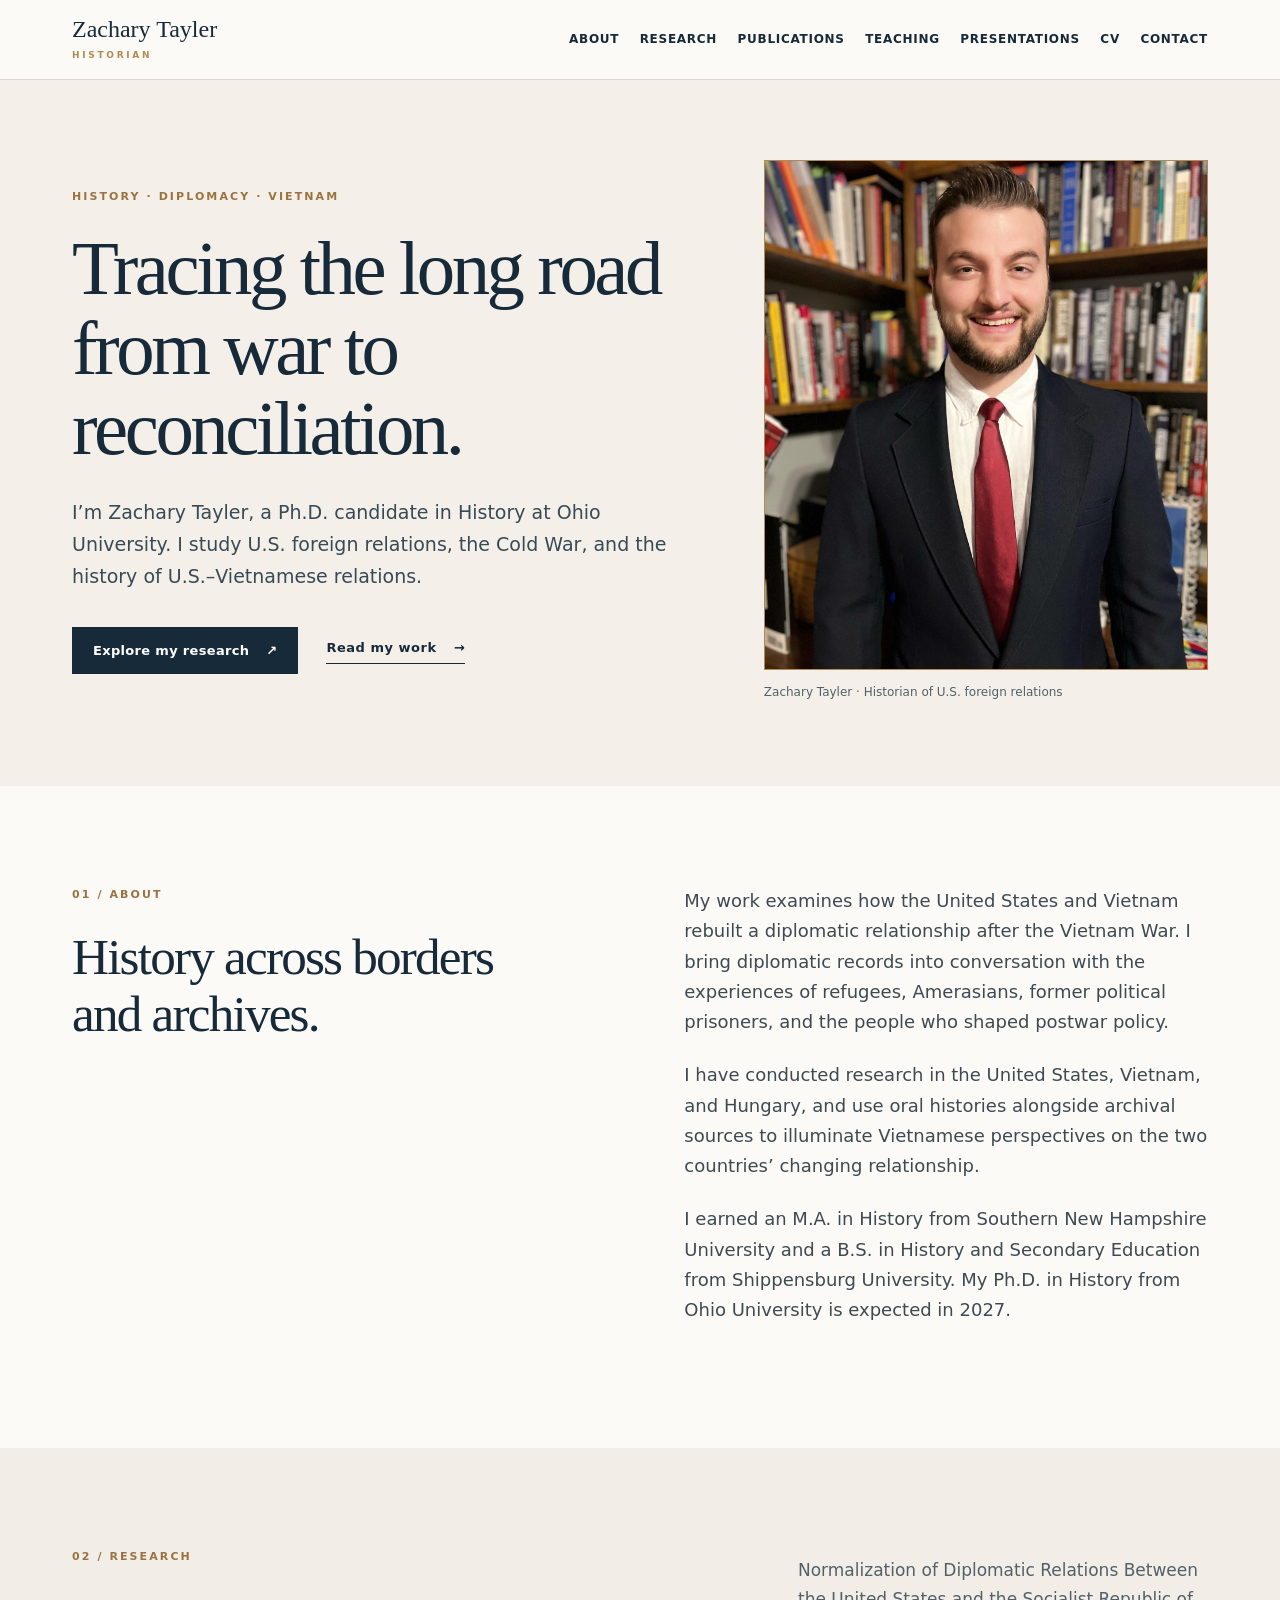
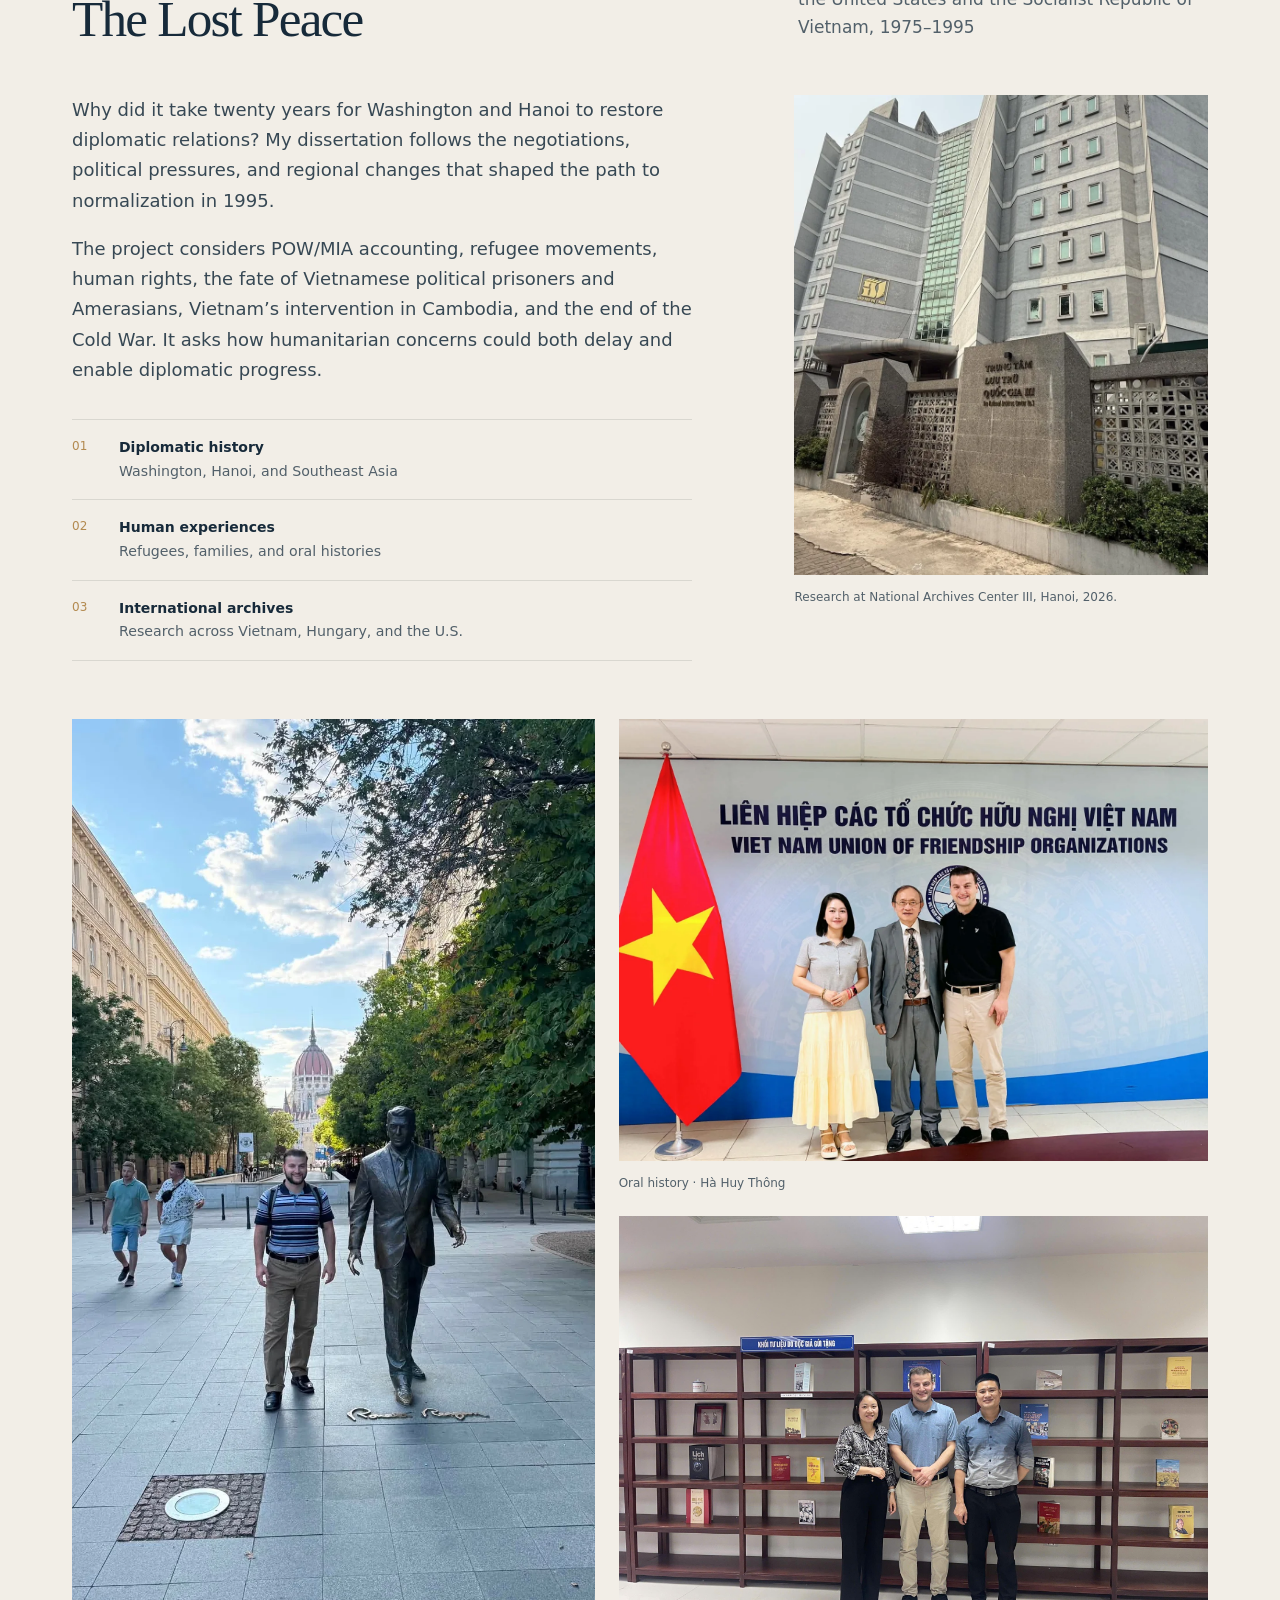
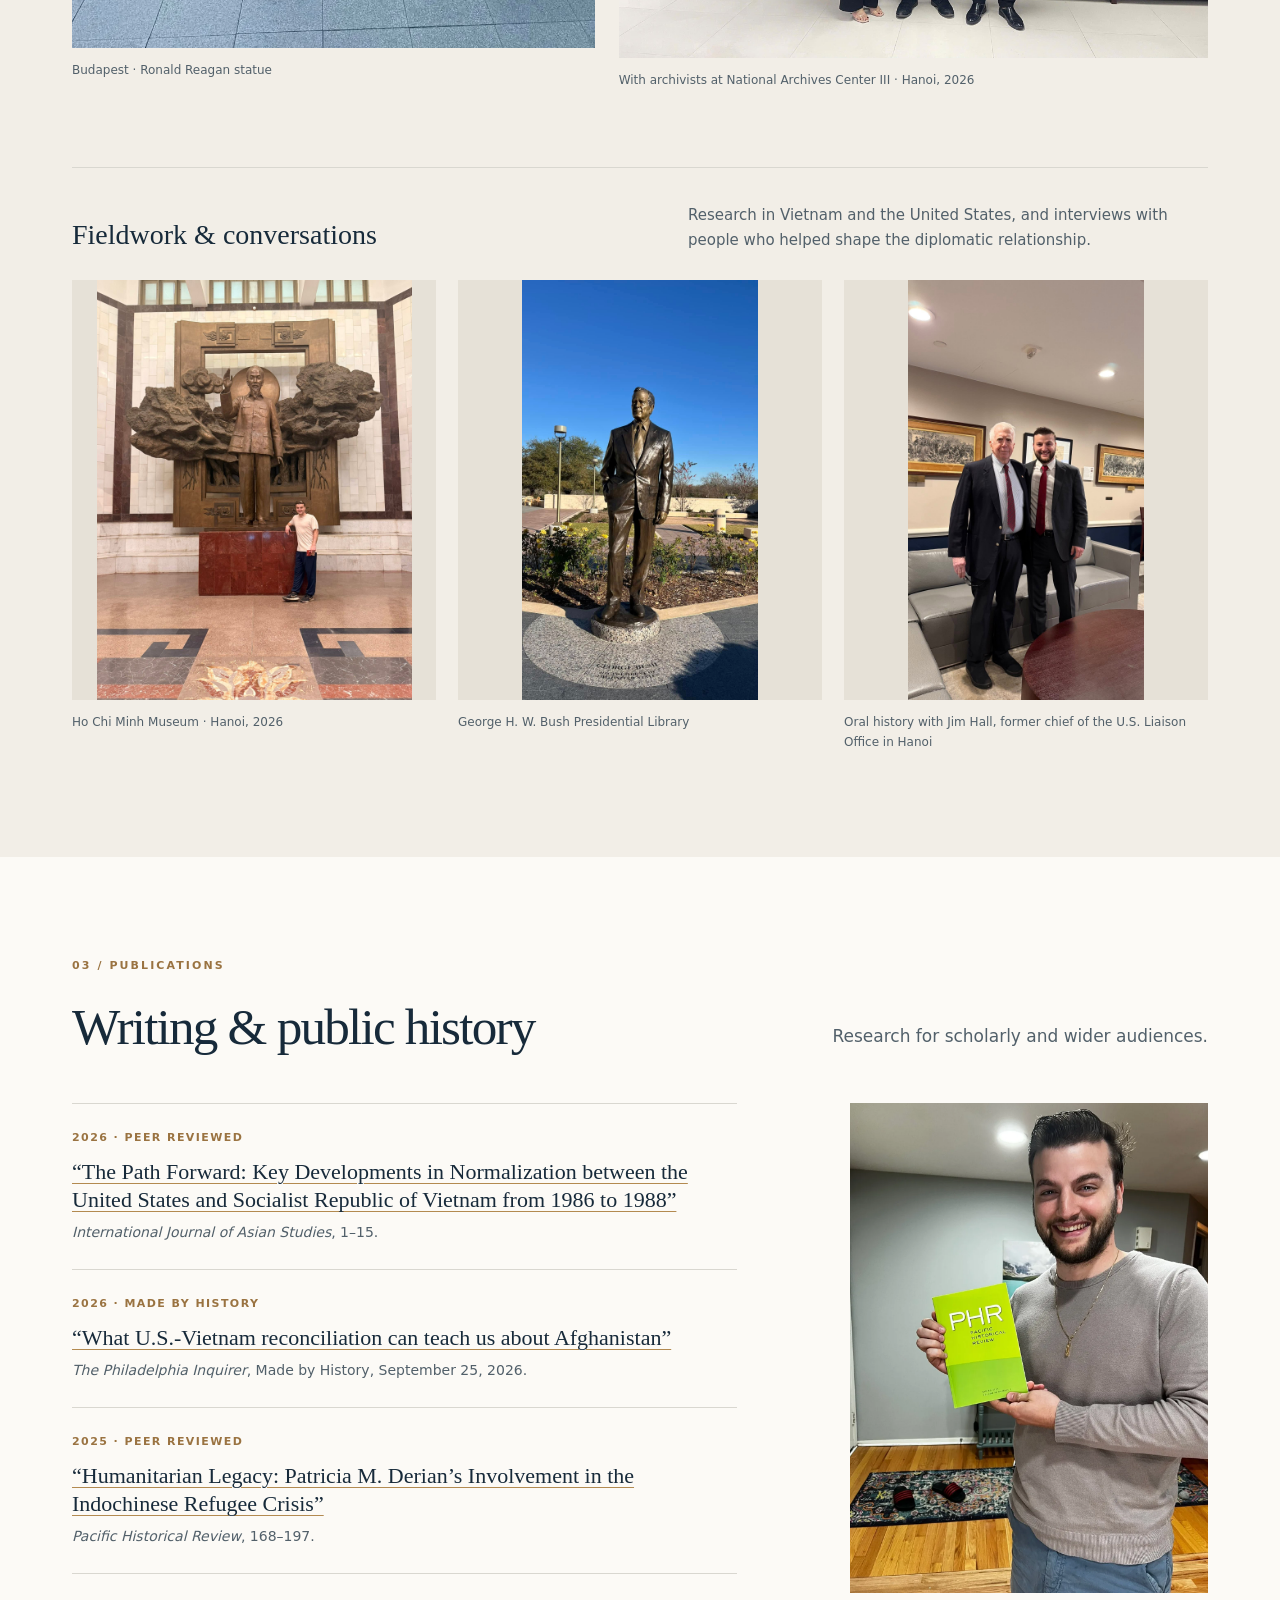
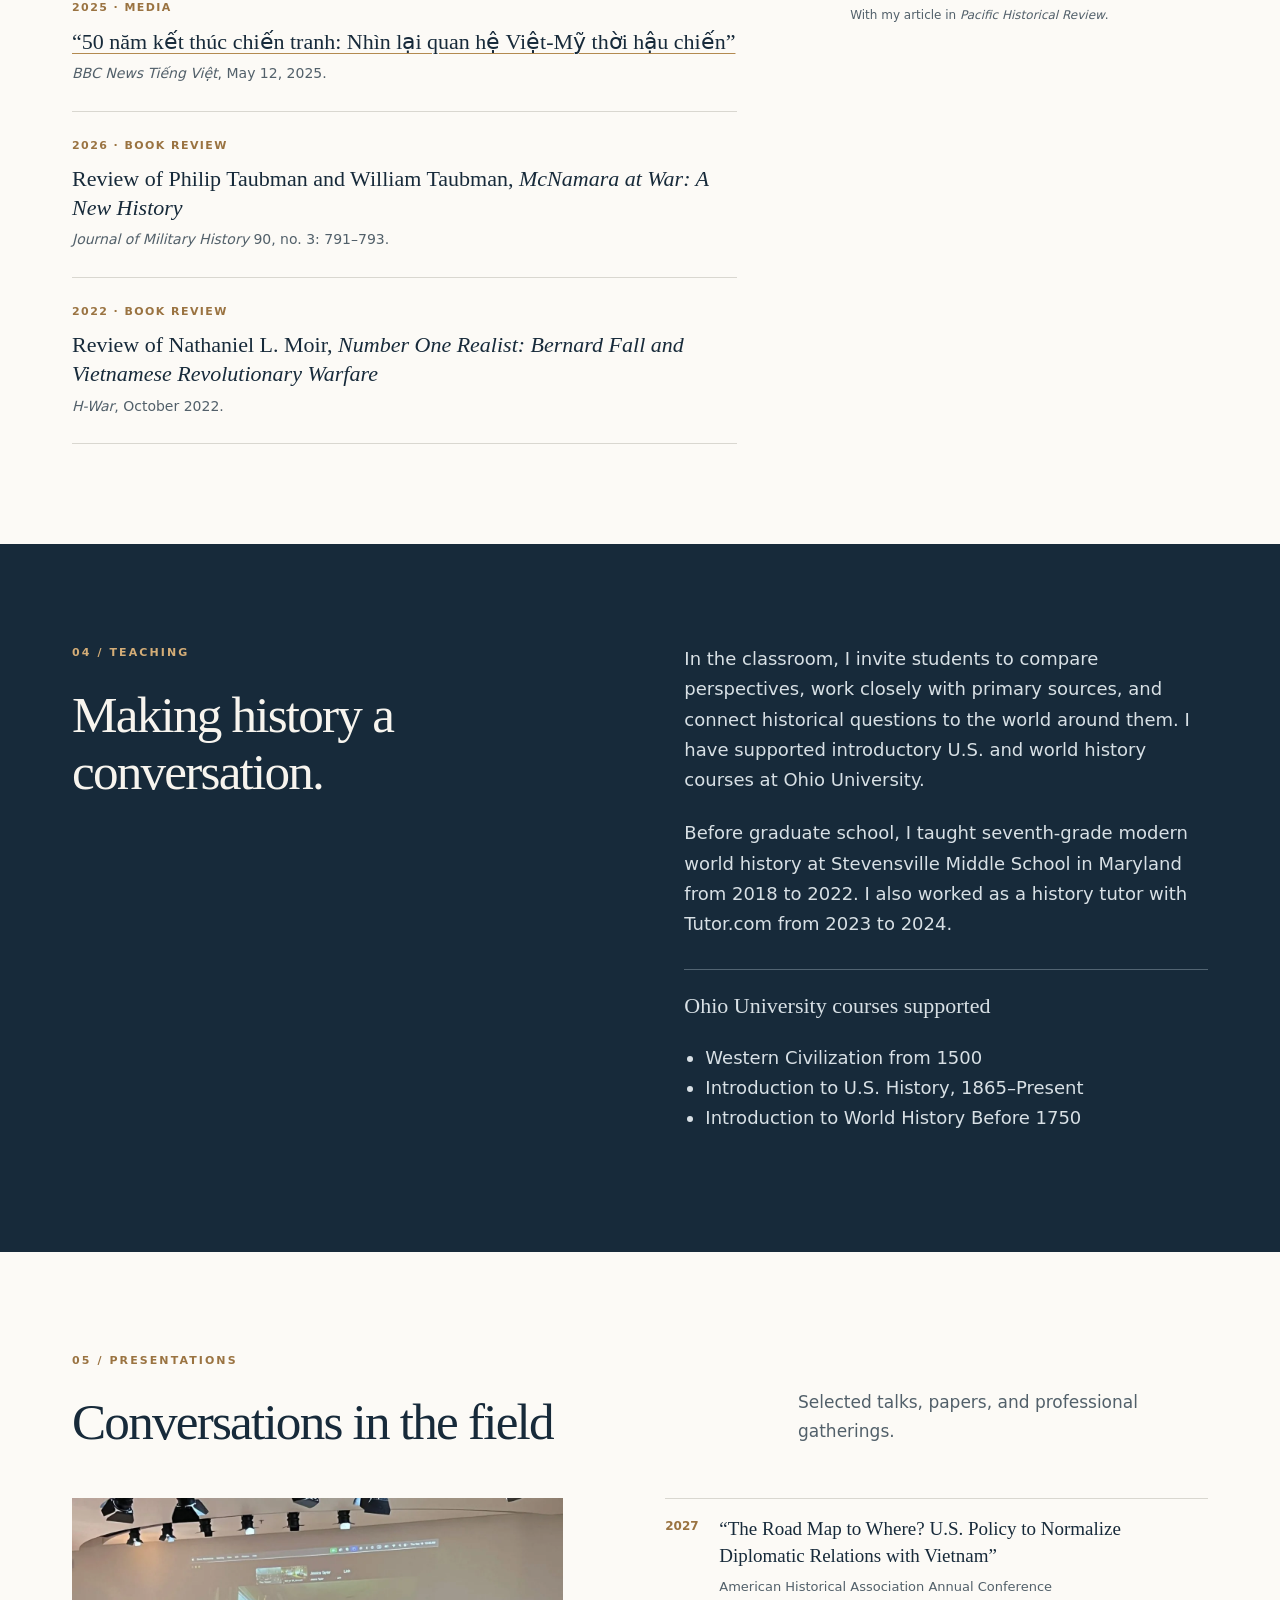
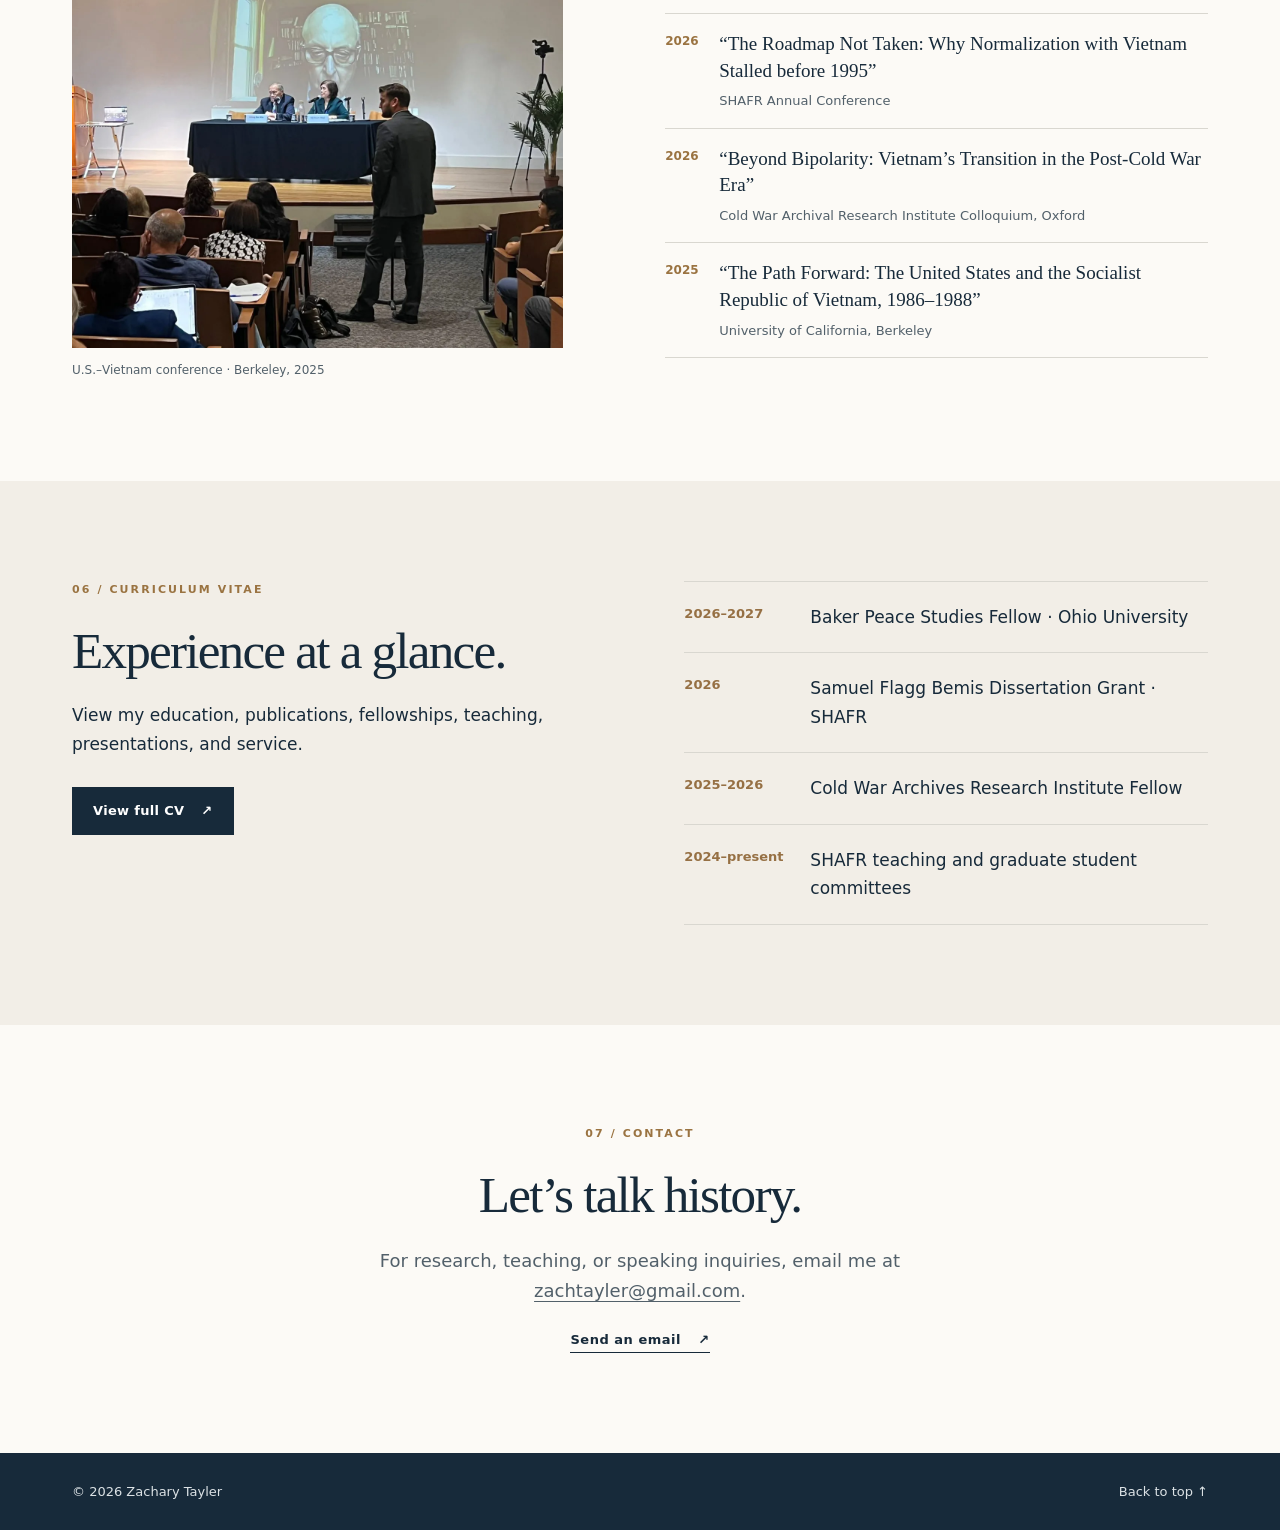
==== commit eb349750: "Add files via upload" ====
--- a/index.html
+++ b/index.html
@@ -13,7 +13,7 @@
     <section id="home" class="hero"><div class="wrap hero-grid"><div class="hero-copy"><p class="eyebrow">HISTORY · DIPLOMACY · VIETNAM</p><h1>Tracing the long road from war to reconciliation.</h1><p class="hero-lede">I’m Zachary Tayler, a Ph.D. candidate in History at Ohio University. I study U.S. foreign relations, the Cold War, and the history of U.S.–Vietnamese relations.</p><div class="actions"><a class="button" href="#research">Explore my research <span aria-hidden="true">↗</span></a><a class="text-link" href="#publications">Read my work <span aria-hidden="true">→</span></a></div></div><figure class="portrait"><img src="main-portrait.jpg" alt="Portrait of Zachary Tayler in front of bookshelves" width="1536" height="2048"><figcaption>Zachary Tayler · Historian of U.S. foreign relations</figcaption></figure></div></section>
     <section id="about" class="section about-section"><div class="wrap split"><div><p class="eyebrow">01 / ABOUT</p><h2>History across borders and archives.</h2></div><div class="body-copy"><p>My work examines how the United States and Vietnam rebuilt a diplomatic relationship after the Vietnam War. I bring diplomatic records into conversation with the experiences of refugees, Amerasians, former political prisoners, and the people who shaped postwar policy.</p><p>I have conducted research in the United States, Vietnam, and Hungary, and use oral histories alongside archival sources to illuminate Vietnamese perspectives on the two countries’ changing relationship.</p><p>I earned an M.A. in History from Southern New Hampshire University and a B.S. in History and Secondary Education from Shippensburg University. My Ph.D. in History from Ohio University is expected in 2027.</p></div></div></section>
     <section id="research" class="section tinted"><div class="wrap"><div class="section-heading"><div><p class="eyebrow">02 / RESEARCH</p><h2>The Lost Peace</h2></div><p class="section-intro">Normalization of Diplomatic Relations Between the United States and the Socialist Republic of Vietnam, 1975–1995</p></div><div class="research-grid"><div class="research-text"><p>Why did it take twenty years for Washington and Hanoi to restore diplomatic relations? My dissertation follows the negotiations, political pressures, and regional changes that shaped the path to normalization in 1995.</p><p>The project considers POW/MIA accounting, refugee movements, human rights, the fate of Vietnamese political prisoners and Amerasians, Vietnam’s intervention in Cambodia, and the end of the Cold War. It asks how humanitarian concerns could both delay and enable diplomatic progress.</p><div class="research-points"><div><span>01</span><strong>Diplomatic history</strong><small>Washington, Hanoi, and Southeast Asia</small></div><div><span>02</span><strong>Human experiences</strong><small>Refugees, families, and oral histories</small></div><div><span>03</span><strong>International archives</strong><small>Research across Vietnam, Hungary, and the U.S.</small></div></div></div><figure class="feature-image"><img src="hanoi-archives.webp" alt="Zachary Tayler conducting research at National Archives Center III in Hanoi" loading="lazy"><figcaption>Research at National Archives Center III, Hanoi, 2026.</figcaption></figure></div><div class="photo-strip"><figure><img src="budapest-archives.webp" alt="Zachary Tayler beside a statue of Ronald Reagan in Budapest" loading="lazy"><figcaption>Budapest · Ronald Reagan statue</figcaption></figure><div class="photo-stack"><figure><img src="oral-history.webp" alt="Interview with Hà Huy Thông, former deputy liaison officer at the Vietnamese embassy in the United States" loading="lazy"><figcaption>Oral history · Hà Huy Thông</figcaption></figure><figure><img src="archives-iii-archivists.jpg" alt="Zachary Tayler with two archivists at National Archives Center III in Hanoi" loading="lazy"><figcaption>With archivists at National Archives Center III · Hanoi, 2026</figcaption></figure></div></div><div class="field-gallery"><div class="field-gallery-heading"><h3>Fieldwork &amp; conversations</h3><p>Research in Vietnam and the United States, and interviews with people who helped shape the diplomatic relationship.</p></div><div class="field-gallery-grid"><figure><img src="museum-hanoi.jpg" alt="Zachary Tayler beside a statue of Ho Chi Minh at the Ho Chi Minh Museum" loading="lazy"><figcaption>Ho Chi Minh Museum · Hanoi, 2026</figcaption></figure><figure><img src="bush-library.jpg" alt="Statue of George H. W. Bush at his presidential library" loading="lazy"><figcaption>George H. W. Bush Presidential Library</figcaption></figure><figure><img src="jim-hall-interview.jpg" alt="Zachary Tayler with Jim Hall after an oral history interview" loading="lazy"><figcaption>Oral history with Jim Hall, former chief of the U.S. Liaison Office in Hanoi</figcaption></figure></div></div></div></section>
-    <section id="publications" class="section"><div class="wrap"><div class="section-heading"><div><p class="eyebrow">03 / PUBLICATIONS</p><h2>Writing &amp; public history</h2></div><p class="section-intro">Research for scholarly and wider audiences.</p></div><div class="publication-layout"><div class="publication-list"><article class="pub"><span class="year">2026 · MADE BY HISTORY</span><h3><a href="https://www.inquirer.com/news/nation-world/afghanistan-diplomacy-vietnam-wars-20260925.html">“What U.S.-Vietnam reconciliation can teach us about Afghanistan”</a></h3><p><em>The Philadelphia Inquirer</em>, Made by History, September 25, 2026.</p></article><article class="pub"><span class="year">2026 · FORTHCOMING</span><h3>“The Path Forward: Key Developments in Normalization between the United States and Socialist Republic of Vietnam from 1986 to 1988”</h3><p><em>International Journal of Asian Studies</em>, 1–15.</p></article><article class="pub"><span class="year">2025 · PEER REVIEWED</span><h3><a href="https://doi.org/10.1525/phr.2025.94.2.168">“Humanitarian Legacy: Patricia M. Derian’s Involvement in the Indochinese Refugee Crisis”</a></h3><p><em>Pacific Historical Review</em>, 168–197.</p></article><article class="pub"><span class="year">2025 · MEDIA</span><h3><a href="https://www.bbc.com/vietnamese/articles/cj42xdwv95po">“50 năm kết thúc chiến tranh: Nhìn lại quan hệ Việt-Mỹ thời hậu chiến”</a></h3><p><em>BBC News Tiếng Việt</em>, May 12, 2025.</p></article><article class="pub"><span class="year">2026 · BOOK REVIEW</span><h3>Review of Philip Taubman and William Taubman, <em>McNamara at War: A New History</em></h3><p><em>Journal of Military History</em> 90, no. 3: 791–793.</p></article><article class="pub"><span class="year">2022 · BOOK REVIEW</span><h3>Review of Nathaniel L. Moir, <em>Number One Realist: Bernard Fall and Vietnamese Revolutionary Warfare</em></h3><p><em>H-War</em>, October 2022.</p></article></div><figure class="publication-image"><img src="phr-publication.webp" alt="Zachary Tayler with his published article in Pacific Historical Review" loading="lazy"><figcaption>With my article in <em>Pacific Historical Review</em>.</figcaption></figure></div></div></section>
+    <section id="publications" class="section"><div class="wrap"><div class="section-heading"><div><p class="eyebrow">03 / PUBLICATIONS</p><h2>Writing &amp; public history</h2></div><p class="section-intro">Research for scholarly and wider audiences.</p></div><div class="publication-layout"><div class="publication-list"><article class="pub"><span class="year">2026 · PEER REVIEWED</span><h3><a href="https://doi.org/10.1017/S1479591426100990">“The Path Forward: Key Developments in Normalization between the United States and Socialist Republic of Vietnam from 1986 to 1988”</a></h3><p><em>International Journal of Asian Studies</em>, 1–15.</p></article><article class="pub"><span class="year">2026 · MADE BY HISTORY</span><h3><a href="https://www.inquirer.com/news/nation-world/afghanistan-diplomacy-vietnam-wars-20260925.html">“What U.S.-Vietnam reconciliation can teach us about Afghanistan”</a></h3><p><em>The Philadelphia Inquirer</em>, Made by History, September 25, 2026.</p></article><article class="pub"><span class="year">2025 · PEER REVIEWED</span><h3><a href="https://doi.org/10.1525/phr.2025.94.2.168">“Humanitarian Legacy: Patricia M. Derian’s Involvement in the Indochinese Refugee Crisis”</a></h3><p><em>Pacific Historical Review</em>, 168–197.</p></article><article class="pub"><span class="year">2025 · MEDIA</span><h3><a href="https://www.bbc.com/vietnamese/articles/cj42xdwv95po">“50 năm kết thúc chiến tranh: Nhìn lại quan hệ Việt-Mỹ thời hậu chiến”</a></h3><p><em>BBC News Tiếng Việt</em>, May 12, 2025.</p></article><article class="pub"><span class="year">2026 · BOOK REVIEW</span><h3>Review of Philip Taubman and William Taubman, <em>McNamara at War: A New History</em></h3><p><em>Journal of Military History</em> 90, no. 3: 791–793.</p></article><article class="pub"><span class="year">2022 · BOOK REVIEW</span><h3>Review of Nathaniel L. Moir, <em>Number One Realist: Bernard Fall and Vietnamese Revolutionary Warfare</em></h3><p><em>H-War</em>, October 2022.</p></article></div><figure class="publication-image"><img src="phr-publication.webp" alt="Zachary Tayler with his published article in Pacific Historical Review" loading="lazy"><figcaption>With my article in <em>Pacific Historical Review</em>.</figcaption></figure></div></div></section>
     <section id="teaching" class="section dark"><div class="wrap split"><div><p class="eyebrow">04 / TEACHING</p><h2>Making history a conversation.</h2></div><div class="body-copy"><p>In the classroom, I invite students to compare perspectives, work closely with primary sources, and connect historical questions to the world around them. I have supported introductory U.S. and world history courses at Ohio University.</p><p>Before graduate school, I taught seventh-grade modern world history at Stevensville Middle School in Maryland from 2018 to 2022. I also worked as a history tutor with Tutor.com from 2023 to 2024.</p><div class="course-list"><h3>Ohio University courses supported</h3><ul><li>Western Civilization from 1500</li><li>Introduction to U.S. History, 1865–Present</li><li>Introduction to World History Before 1750</li></ul></div></div></div></section>
     <section id="presentations" class="section"><div class="wrap"><div class="section-heading"><div><p class="eyebrow">05 / PRESENTATIONS</p><h2>Conversations in the field</h2></div><p class="section-intro">Selected talks, papers, and professional gatherings.</p></div><div class="presentation-grid"><figure><img src="berkeley-conference.webp" alt="At a U.S.–Vietnam conference at the University of California, Berkeley in September 2025" loading="lazy"><figcaption>U.S.–Vietnam conference · Berkeley, 2025</figcaption></figure><div class="talk-list"><div><span>2027</span><p>“The Road Map to Where? U.S. Policy to Normalize Diplomatic Relations with Vietnam”<small>American Historical Association Annual Conference</small></p></div><div><span>2026</span><p>“The Roadmap Not Taken: Why Normalization with Vietnam Stalled before 1995”<small>SHAFR Annual Conference</small></p></div><div><span>2026</span><p>“Beyond Bipolarity: Vietnam’s Transition in the Post-Cold War Era”<small>Cold War Archival Research Institute Colloquium, Oxford</small></p></div><div><span>2025</span><p>“The Path Forward: The United States and the Socialist Republic of Vietnam, 1986–1988”<small>University of California, Berkeley</small></p></div></div></div></div></section>
     <section id="cv" class="section cv-section tinted"><div class="wrap split"><div><p class="eyebrow">06 / CURRICULUM VITAE</p><h2>Experience at a glance.</h2><p>View my education, publications, fellowships, teaching, presentations, and service.</p><a class="button" href="cv.html">View full CV <span aria-hidden="true">↗</span></a></div><div class="cv-highlights"><div><b>2026–2027</b><span>Baker Peace Studies Fellow · Ohio University</span></div><div><b>2026</b><span>Samuel Flagg Bemis Dissertation Grant · SHAFR</span></div><div><b>2025–2026</b><span>Cold War Archives Research Institute Fellow</span></div><div><b>2024–present</b><span>SHAFR teaching and graduate student committees</span></div></div></div></section>
